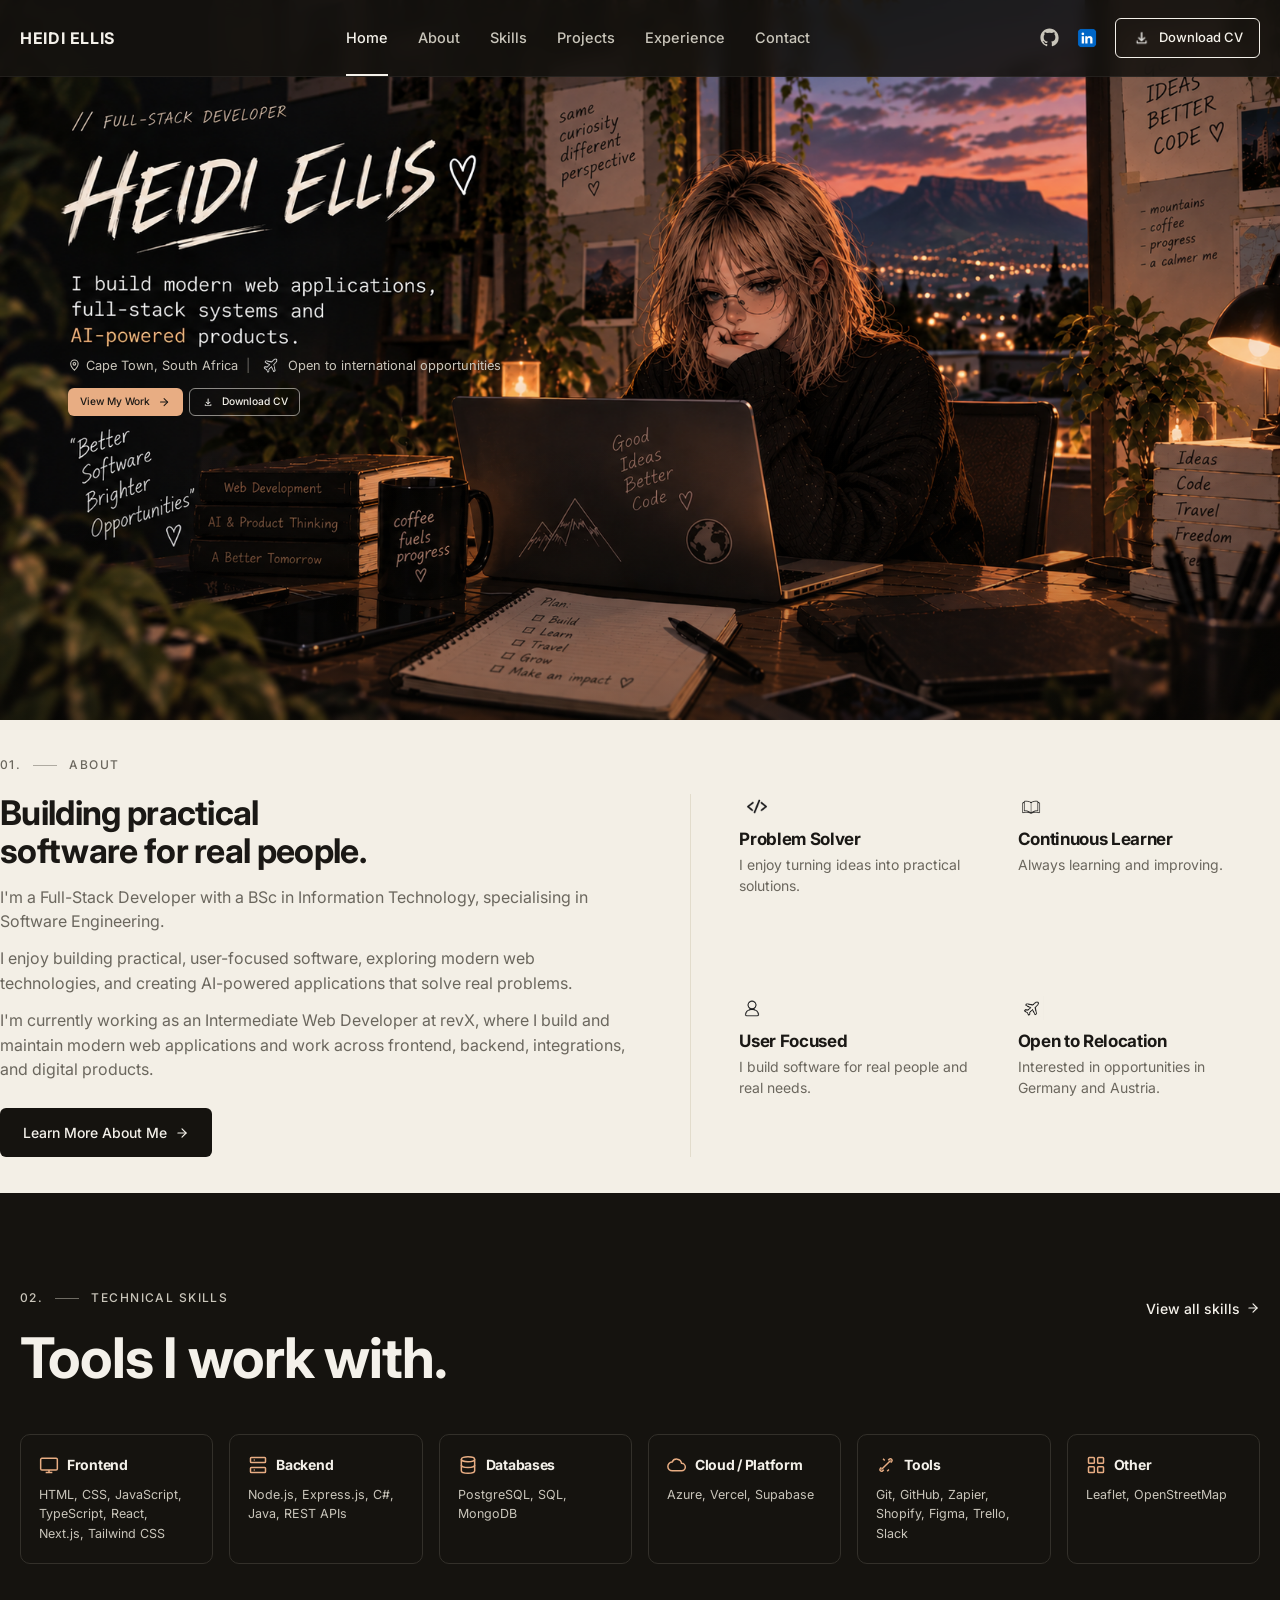
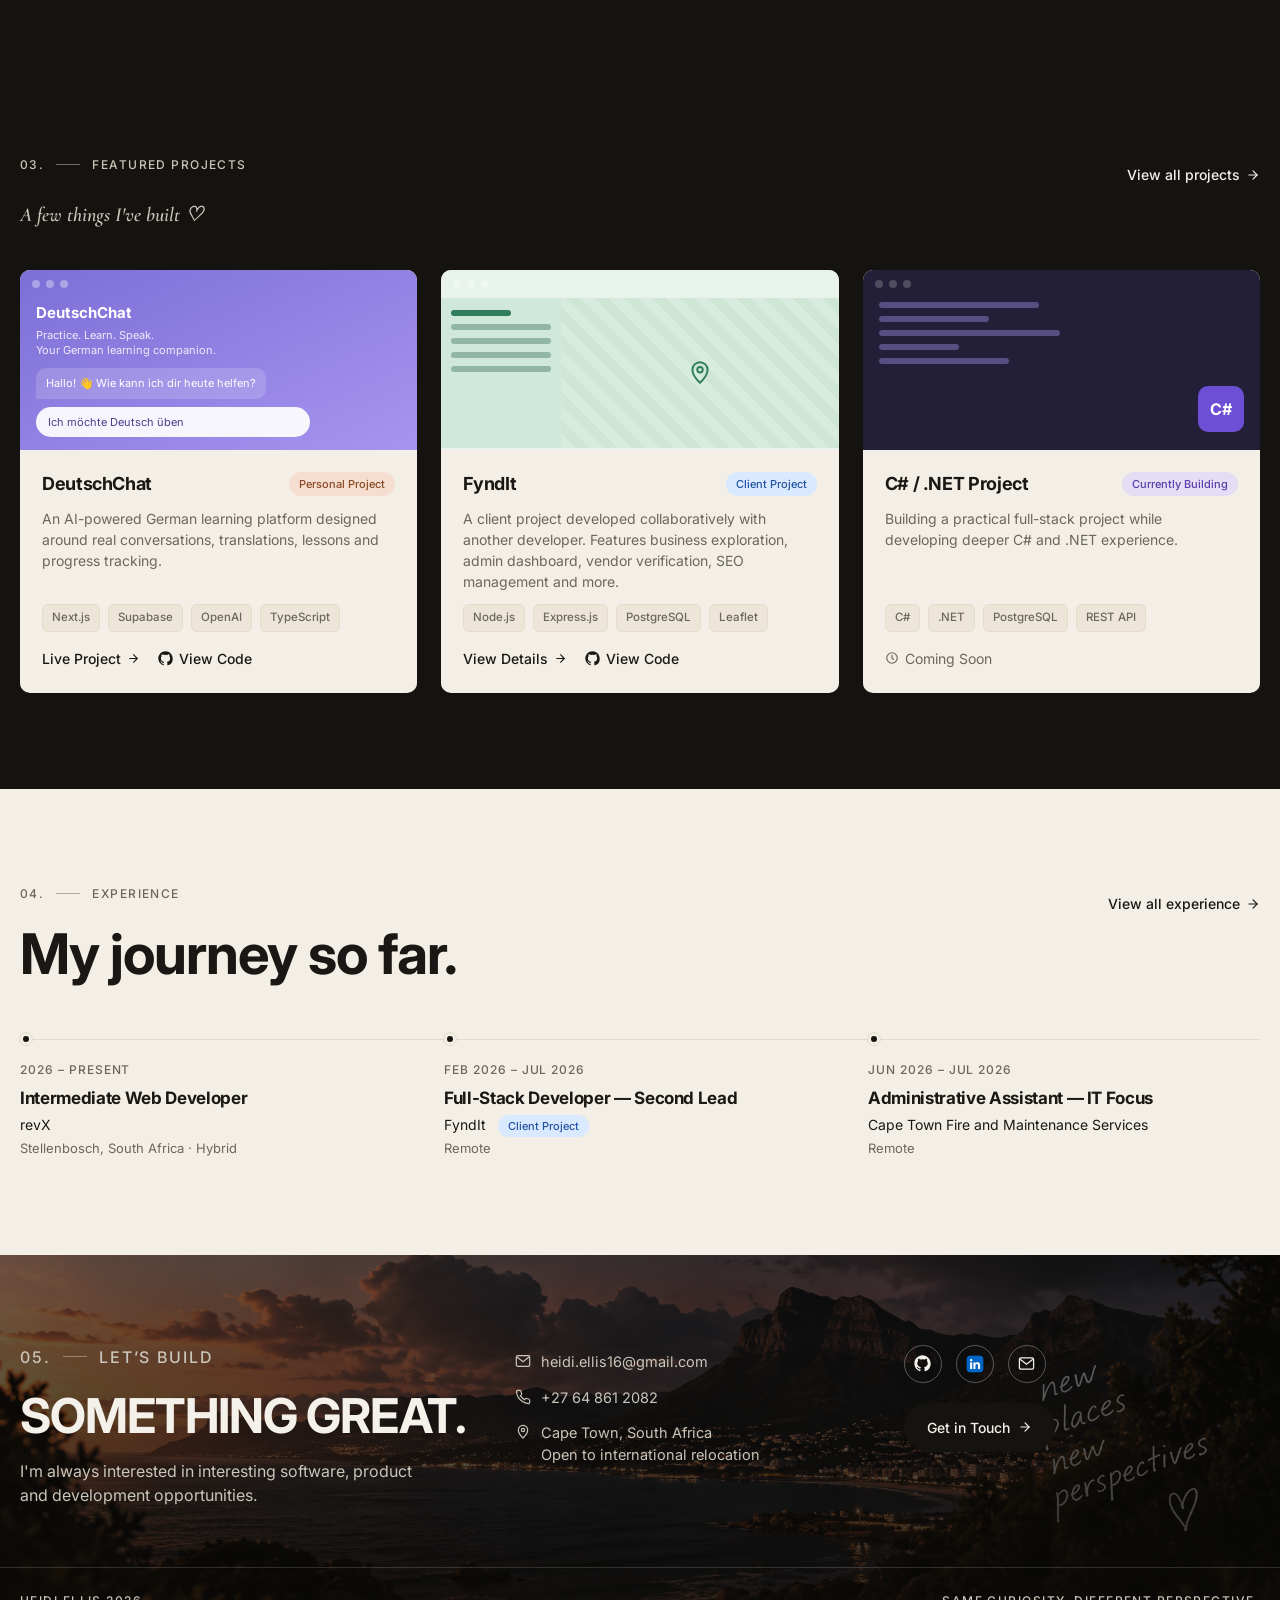
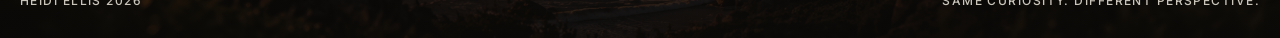
==== index.html @ 5d05c5e3 "skils" ====
<!DOCTYPE html>
<html lang="en">
<head>
<meta charset="UTF-8">
<meta name="viewport" content="width=device-width, initial-scale=1.0">
<title>Heidi Ellis — Full-Stack Developer</title>
<meta name="description" content="Heidi Ellis is a Full-Stack Developer building modern web applications, full-stack systems and AI-powered products.">
<link rel="preconnect" href="https://fonts.googleapis.com">
<link rel="preconnect" href="https://fonts.gstatic.com" crossorigin>
<link href="https://fonts.googleapis.com/css2?family=Inter:wght@400;500;600;700&family=Cormorant+Garamond:ital,wght@0,500;0,600;1,500;1,600&display=swap" rel="stylesheet">
<link rel="stylesheet" href="css/style.css">
</head>
<body>

<header class="navbar" id="navbar">
  <div class="nav-inner">
    <a href="#top" class="logo">HEIDI ELLIS</a>

    <nav class="nav-links" id="navLinks">
      <a href="#top" class="active">Home</a>
      <a href="#about">About</a>
      <a href="#skills">Skills</a>
      <a href="#projects">Projects</a>
      <a href="#experience">Experience</a>
      <a href="#contact">Contact</a>
    </nav>

    <div class="nav-actions">
      <a href="#" class="icon-link" aria-label="GitHub" target="_blank" rel="noopener">
        <svg width="19" height="19" viewBox="0 0 24 24" fill="currentColor"><path d="M12 .5C5.65.5.5 5.65.5 12c0 5.08 3.29 9.39 7.86 10.91.57.1.78-.25.78-.55 0-.27-.01-1.17-.02-2.12-3.2.7-3.88-1.36-3.88-1.36-.52-1.34-1.28-1.69-1.28-1.69-1.05-.72.08-.7.08-.7 1.16.08 1.77 1.19 1.77 1.19 1.03 1.77 2.71 1.26 3.37.96.1-.75.4-1.26.73-1.55-2.55-.29-5.24-1.28-5.24-5.69 0-1.26.45-2.29 1.19-3.09-.12-.29-.52-1.46.11-3.05 0 0 .97-.31 3.18 1.18a11 11 0 0 1 5.8 0c2.2-1.49 3.17-1.18 3.17-1.18.64 1.59.24 2.76.12 3.05.74.8 1.19 1.83 1.19 3.09 0 4.42-2.69 5.39-5.25 5.68.41.36.78 1.07.78 2.16 0 1.56-.01 2.82-.01 3.2 0 .3.2.66.79.55A10.52 10.52 0 0 0 23.5 12C23.5 5.65 18.35.5 12 .5Z"/></svg>
      </a>
      <a href="#" class="icon-link" aria-label="LinkedIn" target="_blank" rel="noopener">
        <img src="Assets/Images/Icons/linked in logo.webp" alt="LinkedIn" width="24" height="24" class="linkedin-icon">
      </a>
      <a href="Assets/CV/Heidi-Ellis-CV.pdf" class="btn btn-rect-outline btn-small" download>
        <img src="Assets/Images/Icons/download.png" alt="" width="19" height="19" class="download-icon">
        Download CV
      </a>
    </div>

    <button class="nav-toggle" id="navToggle" aria-label="Toggle menu" aria-expanded="false">
      <span></span><span></span><span></span>
    </button>
  </div>
</header>

<section class="hero" id="top">
  <picture>
    <source media="(max-width: 900px)" srcset="Assets/Images/mobile%20hero.png">
    <img src="Assets/Images/hero.png" alt="Heidi Ellis working at her desk at night, overlooking Cape Town and Table Mountain" class="hero-img">
  </picture>
  <div class="hero-scrim"></div>

  <div class="hero-content">
    <div class="hero-meta">
      <span class="hero-meta-item">
        <svg width="14" height="14" viewBox="0 0 24 24" fill="none" stroke="currentColor" stroke-width="2"><path d="M12 21s7-6.5 7-12a7 7 0 1 0-14 0c0 5.5 7 12 7 12Z"/><circle cx="12" cy="9" r="2.5"/></svg>
        Cape Town, South Africa
      </span>
      <span class="hero-meta-sep">|</span>
      <span class="hero-meta-item">
        <img src="Assets/Images/Icons/plane.png" alt="" width="24" height="24" class="plane-icon">
        Open to international opportunities
      </span>
    </div>

    <div class="hero-buttons">
      <a href="#projects" class="btn btn-accent">
        View My Work
        <svg width="14" height="14" viewBox="0 0 24 24" fill="none" stroke="currentColor" stroke-width="2" stroke-linecap="round" stroke-linejoin="round"><path d="M5 12h14"/><path d="m12 5 7 7-7 7"/></svg>
      </a>
      <a href="Assets/CV/Heidi-Ellis-CV.pdf" class="btn btn-outline" download>
        <img src="Assets/Images/Icons/download.png" alt="" width="14" height="14" class="download-icon">
        Download CV
      </a>
    </div>
  </div>
</section>

<section class="section section-about" id="about">
  <div class="container">
    <p class="eyebrow">01. <span class="eyebrow-line"></span> ABOUT</p>

    <div class="about-grid">
      <div class="about-copy">
        <h2>Building practical<br>software for real people.</h2>
        <p>I'm a Full-Stack Developer with a BSc in Information Technology, specialising in Software Engineering.</p>
        <p>I enjoy building practical, user-focused software, exploring modern web technologies, and creating AI-powered applications that solve real problems.</p>
        <p>I'm currently working as an Intermediate Web Developer at revX, where I build and maintain modern web applications and work across frontend, backend, integrations, and digital products.</p>
        <a href="#contact" class="btn btn-dark">
          Learn More About Me
          <svg width="14" height="14" viewBox="0 0 24 24" fill="none" stroke="currentColor" stroke-width="2" stroke-linecap="round" stroke-linejoin="round"><path d="M5 12h14"/><path d="m12 5 7 7-7 7"/></svg>
        </a>
      </div>

      <div class="about-features">
        <div class="feature">
          <img src="Assets/Images/Icons/problem solving.png" alt="" class="feature-icon">
          <h3>Problem Solver</h3>
          <p>I enjoy turning ideas into practical solutions.</p>
        </div>
        <div class="feature">
          <img src="Assets/Images/Icons/book.png" alt="" class="feature-icon">
          <h3>Continuous Learner</h3>
          <p>Always learning and improving.</p>
        </div>
        <div class="feature">
          <img src="Assets/Images/Icons/user focused.png" alt="" class="feature-icon">
          <h3>User Focused</h3>
          <p>I build software for real people and real needs.</p>
        </div>
        <div class="feature">
          <img src="Assets/Images/Icons/plane.png" alt="" class="feature-icon">
          <h3>Open to Relocation</h3>
          <p>Interested in opportunities in Germany and Austria.</p>
        </div>
      </div>
    </div>
  </div>
</section>

<section class="section section-skills" id="skills">
  <div class="container">
    <div class="section-head">
      <p class="eyebrow eyebrow-light">02. <span class="eyebrow-line"></span> TECHNICAL SKILLS</p>
      <a href="#" class="link-arrow">View all skills
        <svg width="14" height="14" viewBox="0 0 24 24" fill="none" stroke="currentColor" stroke-width="2" stroke-linecap="round" stroke-linejoin="round"><path d="M5 12h14"/><path d="m12 5 7 7-7 7"/></svg>
      </a>
    </div>
    <div class="skills-title-row">
      <h2 class="section-title">Tools I work with.</h2>
    </div>

    <div class="skills-grid">
      <div class="skill-card">
        <div class="skill-card-head">
          <svg width="20" height="20" viewBox="0 0 24 24" fill="none" stroke="currentColor" stroke-width="1.8"><rect x="2" y="4" width="20" height="14" rx="1.5"/><path d="M8 21h8"/><path d="M12 18v3"/></svg>
          <h3>Frontend</h3>
        </div>
        <p>HTML, CSS, JavaScript, TypeScript, React, Next.js, Tailwind CSS</p>
      </div>
      <div class="skill-card">
        <div class="skill-card-head">
          <svg width="20" height="20" viewBox="0 0 24 24" fill="none" stroke="currentColor" stroke-width="1.8"><rect x="3" y="3" width="18" height="6" rx="1"/><rect x="3" y="15" width="18" height="6" rx="1"/><circle cx="7.5" cy="6" r=".8" fill="currentColor" stroke="none"/><circle cx="7.5" cy="18" r=".8" fill="currentColor" stroke="none"/></svg>
          <h3>Backend</h3>
        </div>
        <p>Node.js, Express.js, C#, Java, REST APIs</p>
      </div>
      <div class="skill-card">
        <div class="skill-card-head">
          <svg width="20" height="20" viewBox="0 0 24 24" fill="none" stroke="currentColor" stroke-width="1.8"><ellipse cx="12" cy="5" rx="8" ry="3"/><path d="M4 5v14c0 1.66 3.58 3 8 3s8-1.34 8-3V5"/><path d="M4 12c0 1.66 3.58 3 8 3s8-1.34 8-3"/></svg>
          <h3>Databases</h3>
        </div>
        <p>PostgreSQL, SQL, MongoDB</p>
      </div>
      <div class="skill-card">
        <div class="skill-card-head">
          <svg width="20" height="20" viewBox="0 0 24 24" fill="none" stroke="currentColor" stroke-width="1.8"><path d="M17.5 19a4.5 4.5 0 0 0 0-9 6 6 0 0 0-11.4-1.5A5 5 0 0 0 6.5 19h11Z"/></svg>
          <h3>Cloud / Platform</h3>
        </div>
        <p>Azure, Vercel, Supabase</p>
      </div>
      <div class="skill-card">
        <div class="skill-card-head">
          <svg width="20" height="20" viewBox="0 0 24 24" fill="none" stroke="currentColor" stroke-width="1.8"><path d="m14.7 6.3 1.4-1.4a2 2 0 0 1 2.8 2.8l-1.4 1.4"/><path d="m9.3 17.7-1.4 1.4a2 2 0 0 1-2.8-2.8l1.4-1.4"/><path d="m17.5 6.5-11 11"/><path d="m8.5 4.5 2 2"/><path d="m13.5 19.5 2-2"/></svg>
          <h3>Tools</h3>
        </div>
        <p>Git, GitHub, Zapier, Shopify, Figma, Trello, Slack</p>
      </div>
      <div class="skill-card">
        <div class="skill-card-head">
          <svg width="20" height="20" viewBox="0 0 24 24" fill="none" stroke="currentColor" stroke-width="1.8"><rect x="3" y="3" width="7" height="7" rx="1"/><rect x="14" y="3" width="7" height="7" rx="1"/><rect x="3" y="14" width="7" height="7" rx="1"/><rect x="14" y="14" width="7" height="7" rx="1"/></svg>
          <h3>Other</h3>
        </div>
        <p>Leaflet, OpenStreetMap</p>
      </div>
    </div>
  </div>
</section>

<section class="section section-projects" id="projects">
  <div class="container">
    <div class="section-head">
      <p class="eyebrow eyebrow-light">03. <span class="eyebrow-line"></span> FEATURED PROJECTS</p>
      <a href="#" class="link-arrow">View all projects
        <svg width="14" height="14" viewBox="0 0 24 24" fill="none" stroke="currentColor" stroke-width="2" stroke-linecap="round" stroke-linejoin="round"><path d="M5 12h14"/><path d="m12 5 7 7-7 7"/></svg>
      </a>
    </div>
    <p class="script-note">A few things I've built &#9825;</p>

    <div class="projects-grid">

      <article class="project-card">
        <div class="project-preview preview-deutschchat">
          <div class="preview-topbar"><span></span><span></span><span></span></div>
          <div class="preview-body">
            <p class="preview-title">DeutschChat</p>
            <p class="preview-sub">Practice. Learn. Speak.<br>Your German learning companion.</p>
            <div class="chat-bubble">Hallo! 👋 Wie kann ich dir heute helfen?</div>
            <div class="chat-input">Ich möchte Deutsch üben</div>
          </div>
        </div>
        <div class="project-body">
          <div class="project-title-row">
            <h3>DeutschChat</h3>
            <span class="badge badge-personal">Personal Project</span>
          </div>
          <p>An AI-powered German learning platform designed around real conversations, translations, lessons and progress tracking.</p>
          <div class="tags">
            <span>Next.js</span><span>Supabase</span><span>OpenAI</span><span>TypeScript</span>
          </div>
          <div class="project-links">
            <a href="#" class="link-arrow">Live Project
              <svg width="13" height="13" viewBox="0 0 24 24" fill="none" stroke="currentColor" stroke-width="2" stroke-linecap="round" stroke-linejoin="round"><path d="M5 12h14"/><path d="m12 5 7 7-7 7"/></svg>
            </a>
            <a href="#" class="link-code">
              <svg width="15" height="15" viewBox="0 0 24 24" fill="currentColor"><path d="M12 .5C5.65.5.5 5.65.5 12c0 5.08 3.29 9.39 7.86 10.91.57.1.78-.25.78-.55 0-.27-.01-1.17-.02-2.12-3.2.7-3.88-1.36-3.88-1.36-.52-1.34-1.28-1.69-1.28-1.69-1.05-.72.08-.7.08-.7 1.16.08 1.77 1.19 1.77 1.19 1.03 1.77 2.71 1.26 3.37.96.1-.75.4-1.26.73-1.55-2.55-.29-5.24-1.28-5.24-5.69 0-1.26.45-2.29 1.19-3.09-.12-.29-.52-1.46.11-3.05 0 0 .97-.31 3.18 1.18a11 11 0 0 1 5.8 0c2.2-1.49 3.17-1.18 3.17-1.18.64 1.59.24 2.76.12 3.05.74.8 1.19 1.83 1.19 3.09 0 4.42-2.69 5.39-5.25 5.68.41.36.78 1.07.78 2.16 0 1.56-.01 2.82-.01 3.2 0 .3.2.66.79.55A10.52 10.52 0 0 0 23.5 12C23.5 5.65 18.35.5 12 .5Z"/></svg>
              View Code
            </a>
          </div>
        </div>
      </article>

      <article class="project-card">
        <div class="project-preview preview-fyndit">
          <div class="preview-topbar"><span></span><span></span><span></span></div>
          <div class="preview-body preview-body-split">
            <div class="preview-sidebar">
              <span></span><span></span><span></span><span></span><span></span>
            </div>
            <div class="preview-map">
              <svg width="26" height="26" viewBox="0 0 24 24" fill="none" stroke="currentColor" stroke-width="1.8"><path d="M12 21s7-6.5 7-12a7 7 0 1 0-14 0c0 5.5 7 12 7 12Z"/><circle cx="12" cy="9" r="2.5"/></svg>
            </div>
          </div>
        </div>
        <div class="project-body">
          <div class="project-title-row">
            <h3>FyndIt</h3>
            <span class="badge badge-client">Client Project</span>
          </div>
          <p>A client project developed collaboratively with another developer. Features business exploration, admin dashboard, vendor verification, SEO management and more.</p>
          <div class="tags">
            <span>Node.js</span><span>Express.js</span><span>PostgreSQL</span><span>Leaflet</span>
          </div>
          <div class="project-links">
            <a href="#" class="link-arrow">View Details
              <svg width="13" height="13" viewBox="0 0 24 24" fill="none" stroke="currentColor" stroke-width="2" stroke-linecap="round" stroke-linejoin="round"><path d="M5 12h14"/><path d="m12 5 7 7-7 7"/></svg>
            </a>
            <a href="#" class="link-code">
              <svg width="15" height="15" viewBox="0 0 24 24" fill="currentColor"><path d="M12 .5C5.65.5.5 5.65.5 12c0 5.08 3.29 9.39 7.86 10.91.57.1.78-.25.78-.55 0-.27-.01-1.17-.02-2.12-3.2.7-3.88-1.36-3.88-1.36-.52-1.34-1.28-1.69-1.28-1.69-1.05-.72.08-.7.08-.7 1.16.08 1.77 1.19 1.77 1.19 1.03 1.77 2.71 1.26 3.37.96.1-.75.4-1.26.73-1.55-2.55-.29-5.24-1.28-5.24-5.69 0-1.26.45-2.29 1.19-3.09-.12-.29-.52-1.46.11-3.05 0 0 .97-.31 3.18 1.18a11 11 0 0 1 5.8 0c2.2-1.49 3.17-1.18 3.17-1.18.64 1.59.24 2.76.12 3.05.74.8 1.19 1.83 1.19 3.09 0 4.42-2.69 5.39-5.25 5.68.41.36.78 1.07.78 2.16 0 1.56-.01 2.82-.01 3.2 0 .3.2.66.79.55A10.52 10.52 0 0 0 23.5 12C23.5 5.65 18.35.5 12 .5Z"/></svg>
              View Code
            </a>
          </div>
        </div>
      </article>

      <article class="project-card">
        <div class="project-preview preview-csharp">
          <div class="preview-topbar preview-topbar-dark"><span></span><span></span><span></span></div>
          <div class="preview-body preview-body-code">
            <div class="code-lines">
              <span></span><span></span><span></span><span></span><span></span>
            </div>
            <div class="csharp-badge">C#</div>
          </div>
        </div>
        <div class="project-body">
          <div class="project-title-row">
            <h3>C# / .NET Project</h3>
            <span class="badge badge-building">Currently Building</span>
          </div>
          <p>Building a practical full-stack project while developing deeper C# and .NET experience.</p>
          <div class="tags">
            <span>C#</span><span>.NET</span><span>PostgreSQL</span><span>REST API</span>
          </div>
          <div class="project-links">
            <span class="link-soon">
              <svg width="14" height="14" viewBox="0 0 24 24" fill="none" stroke="currentColor" stroke-width="2"><circle cx="12" cy="12" r="9"/><path d="M12 7v5l3 3"/></svg>
              Coming Soon
            </span>
          </div>
        </div>
      </article>

    </div>
  </div>
</section>

<section class="section section-experience" id="experience">
  <div class="container">
    <div class="section-head">
      <p class="eyebrow">04. <span class="eyebrow-line"></span> EXPERIENCE</p>
      <a href="#" class="link-arrow">View all experience
        <svg width="14" height="14" viewBox="0 0 24 24" fill="none" stroke="currentColor" stroke-width="2" stroke-linecap="round" stroke-linejoin="round"><path d="M5 12h14"/><path d="m12 5 7 7-7 7"/></svg>
      </a>
    </div>
    <h2 class="section-title">My journey so far.</h2>

    <div class="timeline">
      <div class="timeline-item">
        <span class="timeline-dot"></span>
        <p class="timeline-date">2026 &ndash; Present</p>
        <h3>Intermediate Web Developer</h3>
        <p class="timeline-org">revX</p>
        <p class="timeline-loc">Stellenbosch, South Africa &middot; Hybrid</p>
      </div>
      <div class="timeline-item">
        <span class="timeline-dot"></span>
        <p class="timeline-date">Feb 2026 &ndash; Jul 2026</p>
        <h3>Full-Stack Developer &mdash; Second Lead</h3>
        <p class="timeline-org">FyndIt <span class="badge badge-client badge-inline">Client Project</span></p>
        <p class="timeline-loc">Remote</p>
      </div>
      <div class="timeline-item">
        <span class="timeline-dot"></span>
        <p class="timeline-date">Jun 2026 &ndash; Jul 2026</p>
        <h3>Administrative Assistant &mdash; IT Focus</h3>
        <p class="timeline-org">Cape Town Fire and Maintenance Services</p>
        <p class="timeline-loc">Remote</p>
      </div>
    </div>
  </div>
</section>

<footer class="footer" id="contact">
  <img src="Assets/Images/footer.png" alt="Coastal view of Cape Town at dusk" class="footer-img">
  <div class="footer-scrim"></div>

  <div class="footer-content">
    <div class="container footer-grid">
      <div class="footer-intro">
        <p class="eyebrow eyebrow-light">05. <span class="eyebrow-line"></span> LET&rsquo;S BUILD</p>
        <h2>SOMETHING GREAT.</h2>
        <p>I'm always interested in interesting software, product and development opportunities.</p>
      </div>

      <div class="footer-contact">
        <a href="mailto:heidi.ellis16@gmail.com">
          <svg width="16" height="16" viewBox="0 0 24 24" fill="none" stroke="currentColor" stroke-width="1.8"><rect x="2" y="4" width="20" height="16" rx="2"/><path d="m3 6 9 7 9-7"/></svg>
          heidi.ellis16@gmail.com
        </a>
        <a href="tel:+27648612082">
          <svg width="16" height="16" viewBox="0 0 24 24" fill="none" stroke="currentColor" stroke-width="1.8"><path d="M22 16.9v3a2 2 0 0 1-2.2 2 19.8 19.8 0 0 1-8.6-3 19.5 19.5 0 0 1-6-6 19.8 19.8 0 0 1-3-8.7A2 2 0 0 1 4.1 2h3a2 2 0 0 1 2 1.7c.1 1 .3 2 .7 3a2 2 0 0 1-.4 2.1L8.1 10a16 16 0 0 0 6 6l1.2-1.3a2 2 0 0 1 2.1-.4c1 .4 2 .6 3 .7a2 2 0 0 1 1.6 2Z"/></svg>
          +27 64 861 2082
        </a>
        <p class="footer-loc">
          <svg width="16" height="16" viewBox="0 0 24 24" fill="none" stroke="currentColor" stroke-width="1.8"><path d="M12 21s7-6.5 7-12a7 7 0 1 0-14 0c0 5.5 7 12 7 12Z"/><circle cx="12" cy="9" r="2.5"/></svg>
          Cape Town, South Africa<br>Open to international relocation
        </p>
      </div>

      <div class="footer-cta">
        <div class="footer-socials">
          <a href="#" aria-label="GitHub" target="_blank" rel="noopener">
            <svg width="17" height="17" viewBox="0 0 24 24" fill="currentColor"><path d="M12 .5C5.65.5.5 5.65.5 12c0 5.08 3.29 9.39 7.86 10.91.57.1.78-.25.78-.55 0-.27-.01-1.17-.02-2.12-3.2.7-3.88-1.36-3.88-1.36-.52-1.34-1.28-1.69-1.28-1.69-1.05-.72.08-.7.08-.7 1.16.08 1.77 1.19 1.77 1.19 1.03 1.77 2.71 1.26 3.37.96.1-.75.4-1.26.73-1.55-2.55-.29-5.24-1.28-5.24-5.69 0-1.26.45-2.29 1.19-3.09-.12-.29-.52-1.46.11-3.05 0 0 .97-.31 3.18 1.18a11 11 0 0 1 5.8 0c2.2-1.49 3.17-1.18 3.17-1.18.64 1.59.24 2.76.12 3.05.74.8 1.19 1.83 1.19 3.09 0 4.42-2.69 5.39-5.25 5.68.41.36.78 1.07.78 2.16 0 1.56-.01 2.82-.01 3.2 0 .3.2.66.79.55A10.52 10.52 0 0 0 23.5 12C23.5 5.65 18.35.5 12 .5Z"/></svg>
          </a>
          <a href="#" aria-label="LinkedIn" target="_blank" rel="noopener">
            <img src="Assets/Images/Icons/linked in logo.webp" alt="LinkedIn" width="22" height="22" class="linkedin-icon">
          </a>
          <a href="mailto:heidi.ellis16@gmail.com" aria-label="Email">
            <svg width="17" height="17" viewBox="0 0 24 24" fill="none" stroke="currentColor" stroke-width="1.8"><rect x="2" y="4" width="20" height="16" rx="2"/><path d="m3 6 9 7 9-7"/></svg>
          </a>
        </div>
        <a href="mailto:heidi.ellis16@gmail.com" class="btn btn-dark">
          Get in Touch
          <svg width="14" height="14" viewBox="0 0 24 24" fill="none" stroke="currentColor" stroke-width="2" stroke-linecap="round" stroke-linejoin="round"><path d="M5 12h14"/><path d="m12 5 7 7-7 7"/></svg>
        </a>
      </div>
    </div>

    <div class="footer-bottom container">
      <span>HEIDI ELLIS 2026</span>
      <span>SAME CURIOSITY. DIFFERENT PERSPECTIVE.</span>
    </div>
  </div>
</footer>

<script src="js/script.js"></script>
</body>
</html>
---- css/style.css ----
/* ---------- Reset & base ---------- */
* { margin: 0; padding: 0; box-sizing: border-box; }

:root {
  --dark: #15130f;
  --dark-2: #1c1a15;
  --cream: #f3efe6;
  --cream-2: #ece5d8;
  --peach: #e8ad83;
  --peach-dark: #dd9a68;
  --text-dark: #1a1815;
  --text-muted: #6b675e;
  --text-light: #f4f1ea;
  --text-light-muted: #c9c5ba;
  --border-light: #e2dccc;
  --border-dark: #33302a;
  --radius: 10px;
  --max-width: 1400px;
}

html { scroll-behavior: smooth; }

body {
  font-family: 'Inter', system-ui, sans-serif;
  font-size: 16px;
  font-weight: 400;
  color: var(--text-dark);
  background: var(--cream);
  line-height: 1.5;
  -webkit-font-smoothing: antialiased;
}

img { display: block; max-width: 100%; }

h1, h2, h3 {
  font-family: 'Inter', system-ui, sans-serif;
  font-weight: 700;
  line-height: 1.12;
  letter-spacing: -0.02em;
}

a { color: inherit; text-decoration: none; }

.container {
  max-width: var(--max-width);
  margin: 0 auto;
  padding: 0 20px;
}

.section { padding: 96px 0; scroll-margin-top: 76px; }
.footer { scroll-margin-top: 76px; }

@media (max-width: 640px) {
  .section { padding: 64px 0; }
  .container { padding: 0 16px; }
}

/* ---------- Buttons ---------- */
.btn {
  display: inline-flex;
  align-items: center;
  gap: 8px;
  padding: 13px 22px;
  border-radius: 999px;
  font-size: 14px;
  font-weight: 500;
  border: 1px solid transparent;
  cursor: pointer;
  white-space: nowrap;
  transition: transform 0.15s ease, background 0.15s ease, border-color 0.15s ease, opacity 0.15s ease;
}
.btn:hover { transform: translateY(-1px); }

.btn-accent { background: var(--peach); color: var(--text-dark); }
.btn-accent:hover { background: var(--peach-dark); }

.btn-outline { background: transparent; border-color: rgba(244,241,234,0.55); color: var(--text-light); }
.btn-outline:hover { border-color: var(--text-light); }

.btn-dark { background: var(--dark); color: var(--text-light); }
.btn-dark:hover { background: #000; }

.btn-rect-outline {
  background: transparent;
  border: 1.5px solid var(--text-light);
  color: var(--text-light);
  border-radius: 6px;
}
.btn-rect-outline:hover { background: rgba(255,255,255,0.1); }

.btn-small { padding: 9px 16px; font-size: 13px; }

/* ---------- Navbar ---------- */
.navbar {
  position: fixed;
  top: 0; left: 0; right: 0;
  z-index: 100;
  background: rgba(21, 19, 15, 0.88);
  backdrop-filter: blur(8px);
  border-bottom: 1px solid rgba(255,255,255,0.06);
}

.nav-inner {
  max-width: var(--max-width);
  margin: 0 auto;
  padding: 18px 20px;
  display: flex;
  align-items: stretch;
  justify-content: space-between;
  gap: 24px;
}

.logo {
  font-family: 'Inter', sans-serif;
  font-weight: 700;
  letter-spacing: 0.04em;
  font-size: 16px;
  color: var(--text-light);
  flex-shrink: 0;
  display: flex;
  align-items: center;
}

.nav-links {
  display: flex;
  gap: 30px;
  font-size: 14.5px;
  font-weight: 500;
  color: var(--text-light-muted);
}
.nav-links a {
  position: relative;
  display: flex;
  align-items: center;
  transition: color 0.15s ease;
}
.nav-links a:hover, .nav-links a.active { color: var(--text-light); }
.nav-links a.active::after {
  content: "";
  position: absolute;
  left: 0; right: 0; bottom: -18px;
  height: 2px;
  background: var(--text-light);
}

.nav-actions {
  display: flex;
  align-items: center;
  gap: 16px;
  flex-shrink: 0;
}

.icon-link { color: var(--text-light-muted); display: flex; transition: color 0.15s ease, opacity 0.15s ease; }
.icon-link:hover { color: var(--text-light); opacity: 0.85; }

.linkedin-icon { border-radius: 5px; display: block; }
.download-icon { filter: invert(1); display: block; }
.plane-icon {
  display: block;
  opacity: 0.9;
  filter: invert(1);
}

.nav-toggle {
  display: none;
  flex-direction: column;
  align-items: center;
  justify-content: center;
  gap: 5px;
  background: none;
  border: none;
  cursor: pointer;
  padding: 6px;
}
.nav-toggle span {
  width: 22px; height: 2px;
  background: var(--text-light);
  border-radius: 2px;
  transition: transform 0.2s ease, opacity 0.2s ease;
}

@media (max-width: 860px) {
  .nav-links { display: none; }
  .nav-actions .btn-small span, .nav-actions .btn-small { display: none; }
  .nav-toggle { display: flex; }

  .navbar.open .nav-links {
    display: flex;
    flex-direction: column;
    align-items: flex-start;
    position: absolute;
    top: 100%; left: 0; right: 0;
    background: var(--dark);
    padding: 20px 32px;
    gap: 16px;
    border-bottom: 1px solid rgba(255,255,255,0.08);
  }
  .navbar.open .nav-links a.active::after { bottom: -6px; }
}

/* ---------- Hero ---------- */
.hero {
  position: relative;
  min-height: 100vh;
  display: flex;
  align-items: flex-end;
  overflow: hidden;
  background: var(--dark);
}

.hero-img {
  position: absolute;
  inset: 0;
  width: 100%;
  height: 100%;
  object-fit: cover;
  object-position: center 30%;
}

.hero-scrim {
  position: absolute;
  inset: 0;
  background: linear-gradient(to top, rgba(10,9,7,0.85) 0%, rgba(10,9,7,0.15) 35%, rgba(10,9,7,0) 60%);
}

.hero-content {
  position: relative;
  z-index: 2;
  width: 100%;
  padding: 0 20px 72px;
  max-width: var(--max-width);
  margin: 0 auto;
  color: var(--text-light);
}

.hero-meta {
  display: flex;
  flex-wrap: wrap;
  align-items: center;
  gap: 12px;
  font-size: 14px;
  color: var(--text-light-muted);
  margin-bottom: 24px;
}
.hero-meta-item { display: inline-flex; align-items: center; gap: 6px; }
.hero-meta-sep { opacity: 0.5; }

.hero-buttons { display: flex; flex-wrap: wrap; gap: 14px; }
.hero-buttons .btn { border-radius: 6px; }

/* Above this width, size the hero to the image's own aspect ratio so the
   overlay sits exactly under the tagline baked into the artwork. */
@media (min-width: 901px) {
  .hero {
    min-height: 0;
    width: 100%;
    aspect-ratio: 1672 / 941;
  }
  .hero-img { object-position: center; }
  .hero-scrim { background: linear-gradient(to top, rgba(10,9,7,0.35) 0%, rgba(10,9,7,0) 40%); }

  .hero-content {
    position: absolute;
    top: 49%;
    left: 4.5%;
    width: auto;
    max-width: 42%;
    padding: 0;
    margin: 0;
  }
  .hero-content .hero-meta {
    font-size: clamp(10.5px, 1vw, 13px);
    gap: clamp(6px, 0.6vw, 10px);
    margin-bottom: clamp(6px, 0.8vw, 12px);
    margin-left: 10px;
  }
  .hero-content .hero-meta svg {
    width: clamp(11px, 1vw, 14px);
    height: clamp(11px, 1vw, 14px);
  }
  .hero-content .hero-meta .plane-icon {
    width: clamp(20px, 1.9vw, 25px);
    height: clamp(20px, 1.9vw, 25px);
  }
  .hero-content .hero-buttons { gap: clamp(5px, 0.5vw, 8px); margin-left: 10px; }
  .hero-content .hero-buttons .btn {
    padding: clamp(5px, 0.45vw, 7px) clamp(9px, 0.9vw, 13px);
    font-size: clamp(9.5px, 0.8vw, 11.5px);
  }
  .hero-content .hero-buttons .btn svg,
  .hero-content .hero-buttons .btn img {
    width: clamp(11px, 0.95vw, 15px);
    height: clamp(11px, 0.95vw, 15px);
  }
}

@media (max-width: 900px) {
  .hero {
    min-height: 0;
    width: 100%;
    height: calc(66px + 100vw * 1672 / 941);
    background: var(--dark);
  }
  .hero-img {
    top: 66px;
    height: calc(100vw * 1672 / 941);
    object-position: center;
  }
  .hero-scrim {
    top: 66px;
    background: linear-gradient(to bottom, rgba(10,9,7,0.3) 0%, rgba(10,9,7,0) 25%);
  }

  .hero-content {
    position: absolute;
    top: calc(66px + 116vw);
    left: 7vw;
    width: auto;
    max-width: 86vw;
    padding: 14px 16px;
    margin: 0;
    background: rgba(10, 9, 7, 0.82);
    border-radius: 12px;
    text-align: center;
  }
  .hero-content .hero-meta {
    font-size: clamp(11px, 3vw, 14px);
    gap: 8px;
    margin-bottom: 10px;
    justify-content: center;
  }
  .hero-content .hero-meta-sep { display: none; }
  .hero-content .hero-meta svg {
    width: clamp(12px, 3.2vw, 15px);
    height: clamp(12px, 3.2vw, 15px);
  }
  .hero-content .hero-meta .plane-icon {
    width: clamp(16px, 4vw, 20px);
    height: clamp(16px, 4vw, 20px);
  }
  .hero-content .hero-buttons { gap: 32px; justify-content: center; }
  .hero-content .hero-buttons .btn {
    padding: 9px 16px;
    font-size: clamp(11px, 3vw, 13px);
  }
}

/* ---------- Eyebrow / section heads ---------- */
.eyebrow {
  display: flex;
  align-items: center;
  gap: 12px;
  font-family: 'Inter', sans-serif;
  font-size: 12px;
  font-weight: 500;
  letter-spacing: 0.12em;
  text-transform: uppercase;
  color: var(--text-muted);
  margin-bottom: 20px;
}
.eyebrow-light { color: var(--text-light-muted); }
.eyebrow-line { width: 24px; height: 1px; background: currentColor; opacity: 0.5; }

.section-head {
  display: flex;
  align-items: center;
  justify-content: space-between;
  gap: 16px;
  flex-wrap: wrap;
}

.section-title {
  font-size: clamp(34px, 4.5vw, 56px);
  margin-bottom: 48px;
}

.link-arrow, .link-code {
  display: inline-flex;
  align-items: center;
  gap: 6px;
  font-size: 14px;
  font-weight: 500;
  transition: opacity 0.15s ease;
}
.link-arrow:hover, .link-code:hover { opacity: 0.65; }

.script-note {
  font-family: 'Cormorant Garamond', serif;
  font-style: italic;
  font-weight: 600;
  color: var(--text-light-muted);
  font-size: 20px;
  margin: 6px 0 40px;
}

/* ---------- About ---------- */
.section-about { background: var(--cream); padding: 36px 0; }
.section-about .container { padding-left: 0; }

.about-grid {
  display: grid;
  grid-template-columns: 1.1fr 1fr;
  gap: 64px;
  align-items: stretch;
}
.about-grid > * { min-width: 0; }

.about-features {
  border-left: 1px solid var(--border-light);
  padding-left: 48px;
}

.about-copy h2 { font-size: clamp(26px, 3vw, 34px); margin-bottom: 14px; }
.about-copy p {
  color: var(--text-muted);
  line-height: 1.55;
  margin-bottom: 12px;
}
.about-copy .btn { margin-top: 14px; border-radius: 6px; }

.about-features {
  display: grid;
  grid-template-columns: 1fr 1fr;
  gap: 40px 36px;
}
.feature-icon { height: 24px; width: auto; margin-bottom: 12px; }
.feature h3 { font-size: 17px; margin-bottom: 5px; }
.feature p { font-size: 14px; color: var(--text-muted); }

@media (max-width: 900px) {
  .section-about .container { padding-left: 20px; }
  .about-grid { grid-template-columns: 1fr; gap: 40px; }
  .about-features { border-left: none; padding-left: 0; }
}
@media (max-width: 640px) {
  .section-about .container { padding-left: 16px; }
}
@media (max-width: 520px) {
  .about-features { grid-template-columns: 1fr; gap: 28px; }
}

/* ---------- Projects ---------- */
.section-projects { background: var(--dark); color: var(--text-light); }

.projects-grid {
  display: grid;
  grid-template-columns: repeat(3, 1fr);
  gap: 24px;
}

.project-card {
  background: var(--cream);
  color: var(--text-dark);
  border-radius: var(--radius);
  overflow: hidden;
  display: flex;
  flex-direction: column;
}

.project-preview {
  height: 180px;
  position: relative;
  overflow: hidden;
}
.preview-topbar {
  display: flex;
  gap: 6px;
  padding: 10px 12px;
}
.preview-topbar span {
  width: 8px; height: 8px; border-radius: 50%;
  background: rgba(255,255,255,0.35);
}
.preview-topbar-dark span { background: rgba(255,255,255,0.2); }

.preview-deutschchat {
  background: linear-gradient(155deg, #7c6fd6, #a794f0);
  color: #fff;
}
.preview-body { padding: 4px 16px 16px; }
.preview-title { font-family: 'Inter', sans-serif; font-weight: 700; font-size: 15px; margin-bottom: 4px; }
.preview-sub { font-size: 11px; opacity: 0.85; margin-bottom: 10px; line-height: 1.35; }
.chat-bubble {
  background: rgba(255,255,255,0.16);
  border-radius: 10px 10px 10px 2px;
  font-size: 11px;
  padding: 7px 10px;
  display: inline-block;
  margin-bottom: 8px;
}
.chat-input {
  background: rgba(255,255,255,0.92);
  color: #4a3f8a;
  border-radius: 999px;
  font-size: 11px;
  padding: 7px 12px;
  max-width: 75%;
}

.preview-fyndit { background: #e7f3ec; }
.preview-body-split { display: flex; height: calc(100% - 30px); padding: 0; }
.preview-sidebar {
  width: 30%;
  background: #cfe8db;
  display: flex;
  flex-direction: column;
  gap: 8px;
  padding: 12px 10px;
}
.preview-sidebar span { height: 6px; border-radius: 3px; background: rgba(30,90,60,0.35); }
.preview-sidebar span:first-child { width: 60%; background: #2f7d5a; }
.preview-map {
  flex: 1;
  background: repeating-linear-gradient(45deg, #d7ecdf, #d7ecdf 10px, #cfe6d7 10px, #cfe6d7 20px);
  display: flex;
  align-items: center;
  justify-content: center;
  color: #2f7d5a;
}

.preview-csharp { background: #241f38; color: #fff; }
.preview-body-code { position: relative; padding: 4px 16px 16px; height: calc(100% - 30px); }
.code-lines { display: flex; flex-direction: column; gap: 8px; width: 55%; }
.code-lines span { height: 6px; border-radius: 3px; background: rgba(163,148,240,0.4); }
.code-lines span:nth-child(1) { width: 80%; }
.code-lines span:nth-child(2) { width: 55%; }
.code-lines span:nth-child(3) { width: 90%; }
.code-lines span:nth-child(4) { width: 40%; }
.code-lines span:nth-child(5) { width: 65%; }
.csharp-badge {
  position: absolute;
  right: 16px; bottom: 16px;
  width: 46px; height: 46px;
  border-radius: 10px;
  background: #6d4fd6;
  display: flex; align-items: center; justify-content: center;
  font-family: 'Inter', sans-serif;
  font-weight: 700;
  font-size: 16px;
}

.project-body { padding: 22px 22px 24px; display: flex; flex-direction: column; gap: 12px; flex: 1; }
.project-title-row { display: flex; align-items: center; justify-content: space-between; gap: 10px; }
.project-title-row h3 { font-size: 18px; }

.badge {
  font-size: 11px;
  font-weight: 500;
  padding: 4px 10px;
  border-radius: 999px;
  white-space: nowrap;
}
.badge-personal { background: #f5ded0; color: #8a4a25; }
.badge-client { background: #d9e9ff; color: #2454a0; }
.badge-building { background: #e3ddf5; color: #5a3ea8; }
.badge-inline { margin-left: 8px; }

.project-body p { font-size: 14px; color: var(--text-muted); flex: 1; }

.tags { display: flex; flex-wrap: wrap; gap: 8px; }
.tags span {
  font-size: 11.5px;
  font-family: 'Inter', sans-serif;
  font-weight: 500;
  background: var(--cream-2);
  border: 1px solid var(--border-light);
  padding: 4px 9px;
  border-radius: 6px;
  color: var(--text-muted);
}

.project-links { display: flex; align-items: center; gap: 18px; padding-top: 4px; }
.link-soon { display: inline-flex; align-items: center; gap: 6px; font-size: 14px; color: var(--text-muted); }

@media (max-width: 900px) {
  .projects-grid { grid-template-columns: 1fr; }
}

/* ---------- Experience ---------- */
.section-experience { background: var(--cream); }

.timeline {
  display: grid;
  grid-template-columns: repeat(3, 1fr);
  gap: 32px;
  position: relative;
}
.timeline::before {
  content: "";
  position: absolute;
  top: 6px; left: 0; right: 0;
  height: 1px;
  background: var(--border-light);
}
.timeline-item { position: relative; padding-top: 28px; }
.timeline-dot {
  position: absolute;
  top: 0; left: 0;
  width: 12px; height: 12px;
  border-radius: 50%;
  background: var(--dark);
  border: 3px solid var(--cream);
  outline: 1px solid var(--border-light);
}
.timeline-date {
  font-family: 'Inter', sans-serif;
  font-size: 12px;
  font-weight: 500;
  letter-spacing: 0.08em;
  text-transform: uppercase;
  color: var(--text-muted);
  margin-bottom: 10px;
}
.timeline-item h3 { font-size: 17px; margin-bottom: 6px; }
.timeline-org { font-size: 14px; color: var(--text-dark); margin-bottom: 4px; }
.timeline-loc { font-size: 13px; color: var(--text-muted); }

@media (max-width: 780px) {
  .timeline { grid-template-columns: 1fr; gap: 36px; }
  .timeline::before { top: 0; bottom: 0; left: 6px; right: auto; width: 1px; height: auto; }
}

/* ---------- Skills ---------- */
.section-skills { background: var(--dark); color: var(--text-light); }

.skills-title-row {
  display: flex;
  align-items: flex-end;
  justify-content: space-between;
  gap: 24px;
  flex-wrap: wrap;
}
.skills-title-row .section-title { margin-bottom: 0; }

.skills-grid {
  display: grid;
  grid-template-columns: repeat(6, 1fr);
  gap: 16px;
  margin-top: 44px;
}
.skill-card {
  border: 1px solid var(--border-dark);
  border-radius: var(--radius);
  padding: 20px 18px;
}
.skill-card-head {
  display: flex;
  align-items: center;
  gap: 8px;
  margin-bottom: 10px;
}
.skill-card svg { color: var(--peach); flex-shrink: 0; }
.skill-card h3 { font-size: 14px; }
.skill-card p { font-size: 12.5px; color: var(--text-light-muted); line-height: 1.55; }

@media (max-width: 1024px) {
  .skills-grid { grid-template-columns: repeat(3, 1fr); }
}
@media (max-width: 640px) {
  .skills-grid { grid-template-columns: 1fr 1fr; }
}
@media (max-width: 420px) {
  .skills-grid { grid-template-columns: 1fr; }
}

/* ---------- Footer ---------- */
.footer {
  position: relative;
  overflow: hidden;
  color: var(--text-light);
}
.footer-img {
  position: absolute;
  inset: 0;
  width: 100%;
  height: 100%;
  object-fit: cover;
  object-position: center 65%;
}
.footer-scrim {
  position: absolute;
  inset: 0;
  background: linear-gradient(180deg, rgba(10,9,7,0.55) 0%, rgba(10,9,7,0.72) 55%, rgba(10,9,7,0.9) 100%);
}
.footer-content { position: relative; z-index: 2; padding-top: 90px; }

.footer-grid {
  display: grid;
  grid-template-columns: 1.3fr 1fr 1fr;
  gap: 32px;
  padding-bottom: 60px;
  border-bottom: 1px solid rgba(255,255,255,0.15);
}

.footer-intro h2 { font-size: clamp(32px, 4vw, 48px); margin: 6px 0 16px; }
.footer-intro p { color: var(--text-light-muted); max-width: 42ch; font-size: 16px; }

.footer-contact { display: flex; flex-direction: column; gap: 14px; font-size: 14.5px; padding-top: 6px; }
.footer-contact a, .footer-contact .footer-loc {
  display: flex; align-items: flex-start; gap: 10px;
  color: var(--text-light-muted);
}
.footer-contact a:hover { color: var(--text-light); }
.footer-contact svg { flex-shrink: 0; margin-top: 2px; }

.footer-cta { display: flex; flex-direction: column; align-items: flex-start; gap: 20px; }
.footer-socials { display: flex; gap: 14px; }
.footer-socials a {
  width: 38px; height: 38px;
  border-radius: 50%;
  border: 1px solid rgba(255,255,255,0.3);
  display: flex; align-items: center; justify-content: center;
  color: var(--text-light);
  transition: background 0.15s ease;
}
.footer-socials a:hover { background: rgba(255,255,255,0.12); }

.footer-bottom {
  display: flex;
  align-items: center;
  justify-content: space-between;
  flex-wrap: wrap;
  gap: 10px;
  padding: 24px 20px 28px;
  font-family: 'Inter', sans-serif;
  font-size: 12px;
  font-weight: 500;
  letter-spacing: 0.12em;
  text-transform: uppercase;
  color: var(--text-light-muted);
}

@media (max-width: 860px) {
  .footer-grid { grid-template-columns: 1fr; }
  .footer-cta { align-items: flex-start; }
}
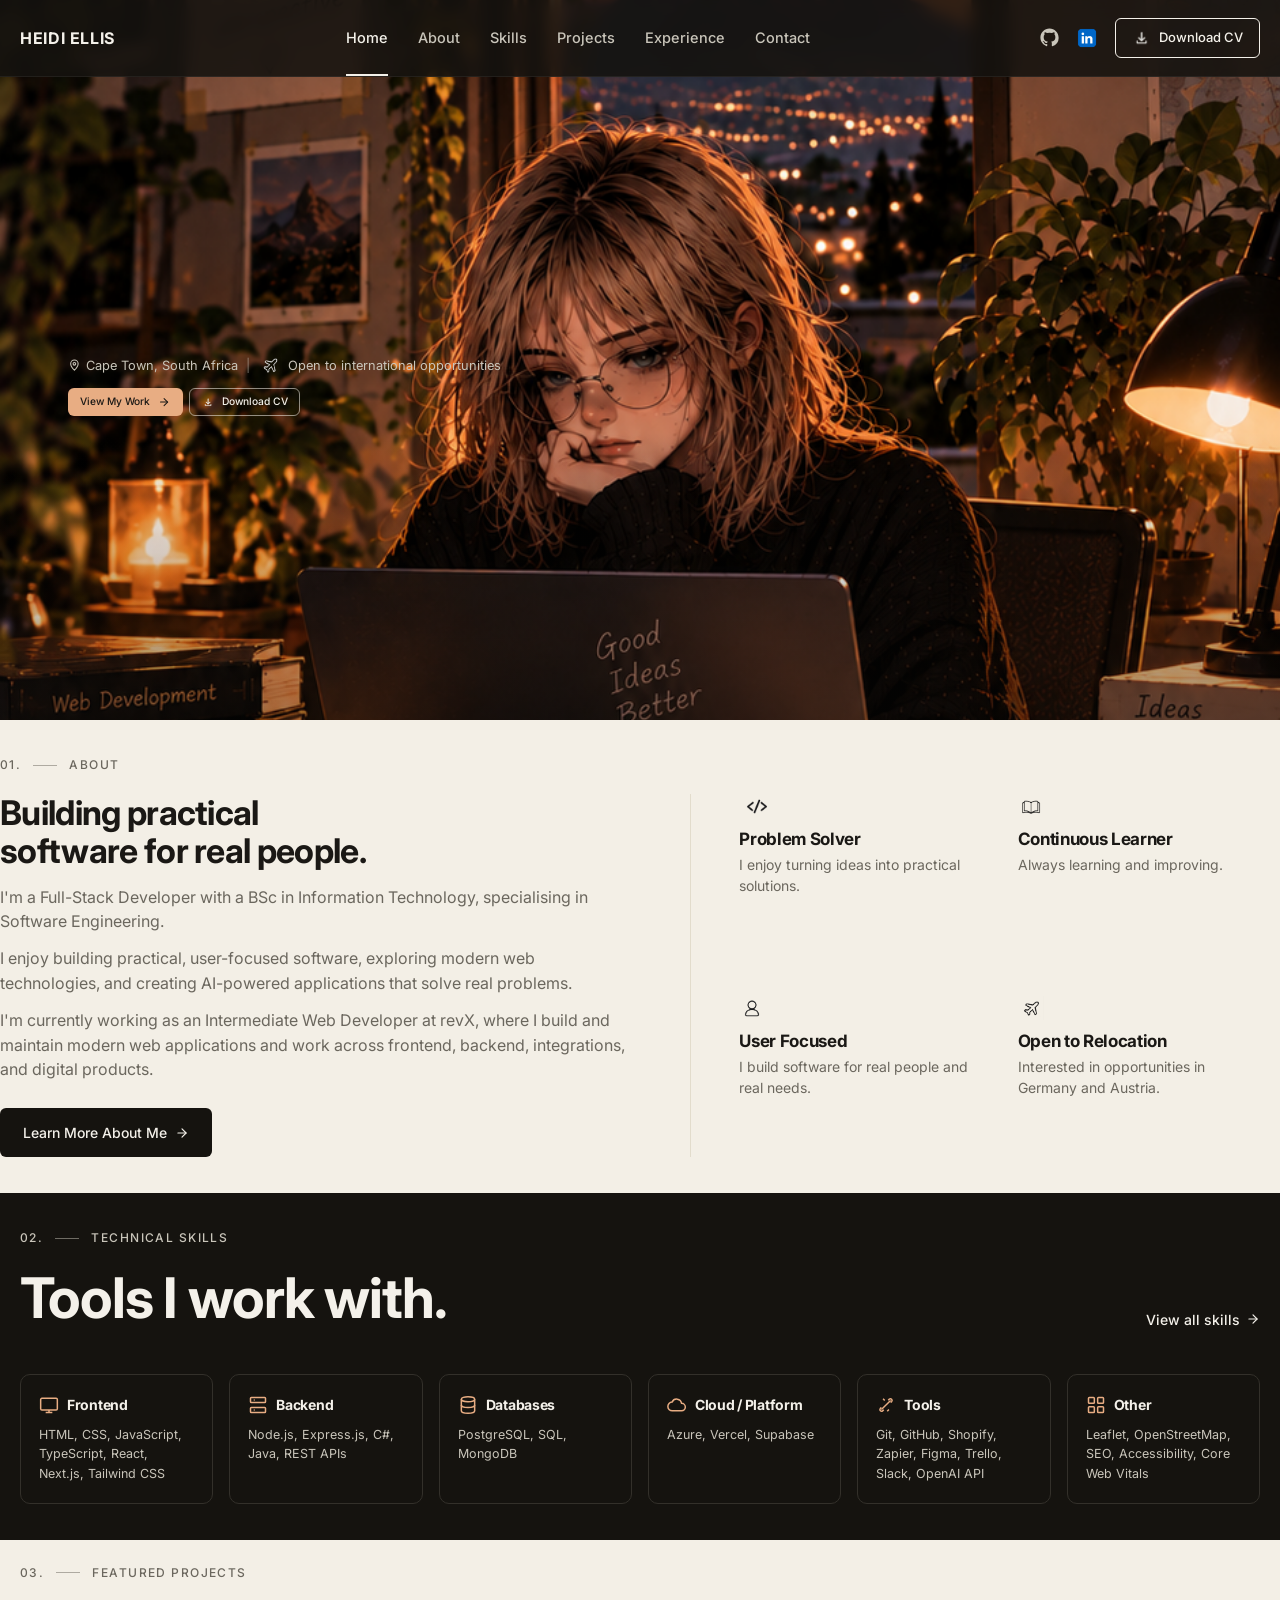
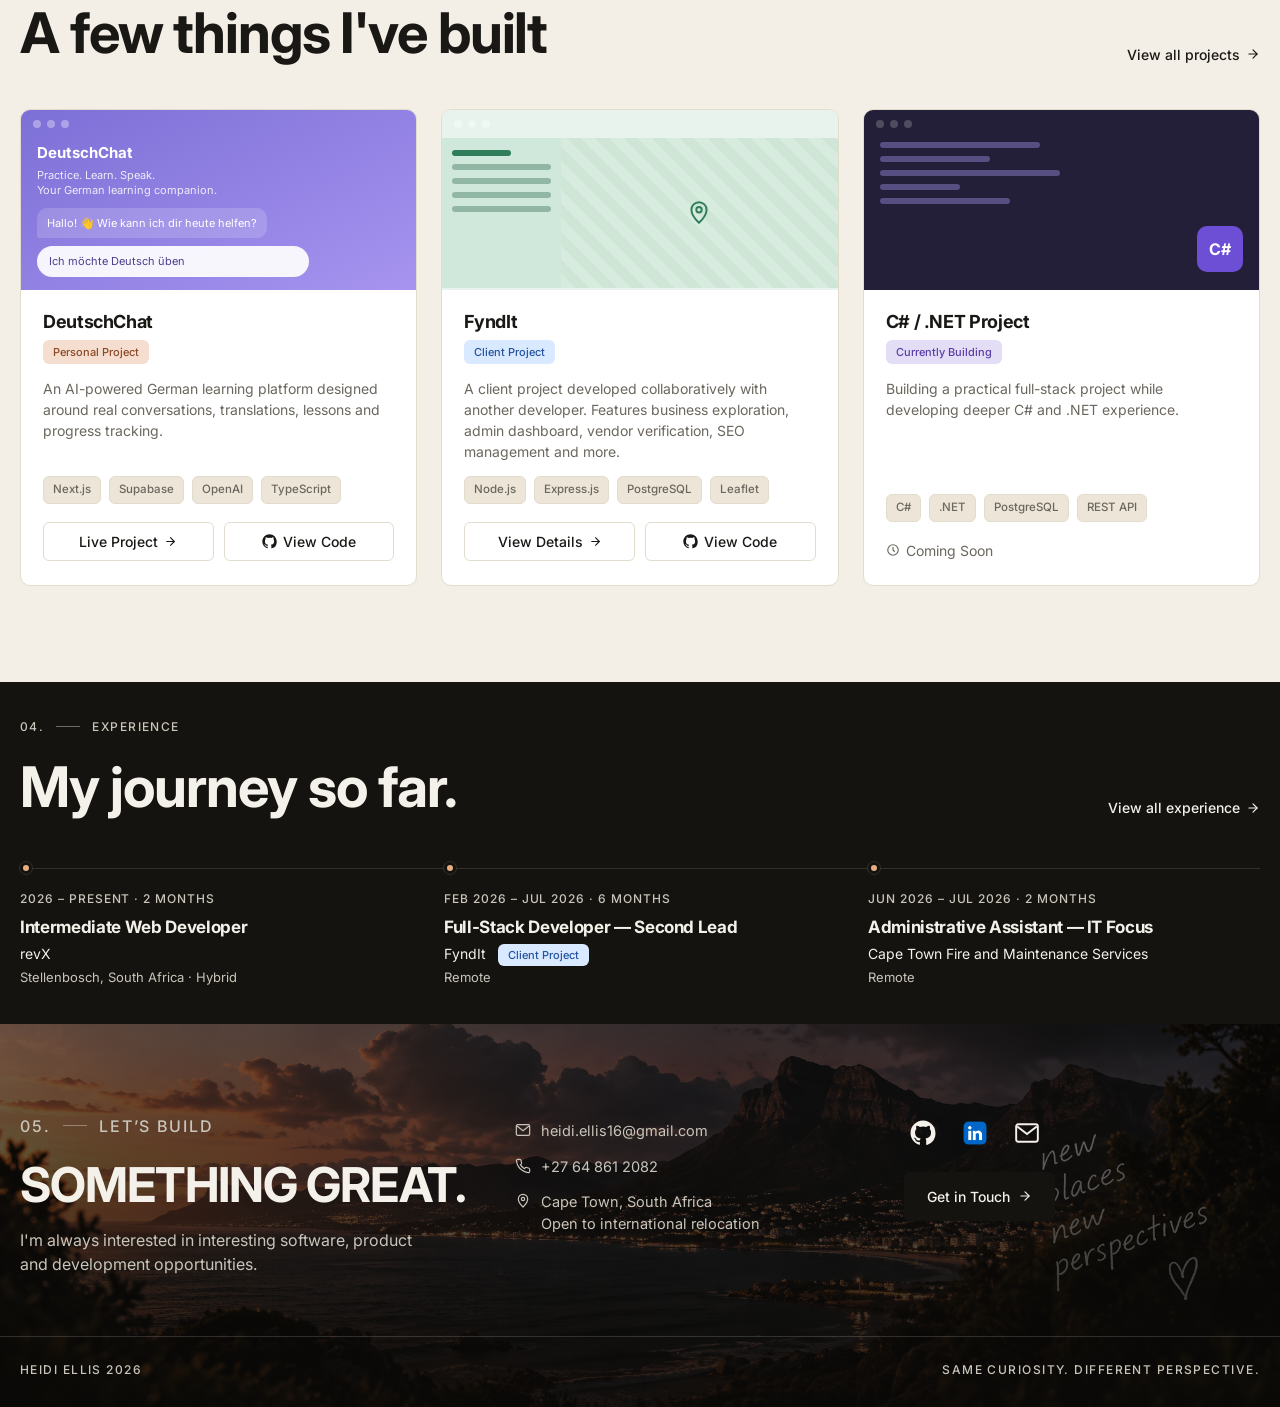
==== commit 083e78b0: "index page complete" ====
--- a/index.html
+++ b/index.html
@@ -121,15 +121,13 @@
 
 <section class="section section-skills" id="skills">
   <div class="container">
-    <div class="section-head">
-      <p class="eyebrow eyebrow-light">02. <span class="eyebrow-line"></span> TECHNICAL SKILLS</p>
+    <p class="eyebrow eyebrow-light">02. <span class="eyebrow-line"></span> TECHNICAL SKILLS</p>
+    <div class="skills-title-row">
+      <h2 class="section-title">Tools I work with.</h2>
       <a href="#" class="link-arrow">View all skills
         <svg width="14" height="14" viewBox="0 0 24 24" fill="none" stroke="currentColor" stroke-width="2" stroke-linecap="round" stroke-linejoin="round"><path d="M5 12h14"/><path d="m12 5 7 7-7 7"/></svg>
       </a>
     </div>
-    <div class="skills-title-row">
-      <h2 class="section-title">Tools I work with.</h2>
-    </div>
 
     <div class="skills-grid">
       <div class="skill-card">
@@ -165,14 +163,14 @@
           <svg width="20" height="20" viewBox="0 0 24 24" fill="none" stroke="currentColor" stroke-width="1.8"><path d="m14.7 6.3 1.4-1.4a2 2 0 0 1 2.8 2.8l-1.4 1.4"/><path d="m9.3 17.7-1.4 1.4a2 2 0 0 1-2.8-2.8l1.4-1.4"/><path d="m17.5 6.5-11 11"/><path d="m8.5 4.5 2 2"/><path d="m13.5 19.5 2-2"/></svg>
           <h3>Tools</h3>
         </div>
-        <p>Git, GitHub, Zapier, Shopify, Figma, Trello, Slack</p>
+        <p>Git, GitHub, Shopify, Zapier, Figma, Trello, Slack, OpenAI API</p>
       </div>
       <div class="skill-card">
         <div class="skill-card-head">
           <svg width="20" height="20" viewBox="0 0 24 24" fill="none" stroke="currentColor" stroke-width="1.8"><rect x="3" y="3" width="7" height="7" rx="1"/><rect x="14" y="3" width="7" height="7" rx="1"/><rect x="3" y="14" width="7" height="7" rx="1"/><rect x="14" y="14" width="7" height="7" rx="1"/></svg>
           <h3>Other</h3>
         </div>
-        <p>Leaflet, OpenStreetMap</p>
+        <p>Leaflet, OpenStreetMap, SEO, Accessibility, Core Web Vitals</p>
       </div>
     </div>
   </div>
@@ -180,13 +178,13 @@
 
 <section class="section section-projects" id="projects">
   <div class="container">
-    <div class="section-head">
-      <p class="eyebrow eyebrow-light">03. <span class="eyebrow-line"></span> FEATURED PROJECTS</p>
+    <p class="eyebrow">03. <span class="eyebrow-line"></span> FEATURED PROJECTS</p>
+    <div class="projects-head">
+      <h2 class="section-title">A few things I've built</h2>
       <a href="#" class="link-arrow">View all projects
         <svg width="14" height="14" viewBox="0 0 24 24" fill="none" stroke="currentColor" stroke-width="2" stroke-linecap="round" stroke-linejoin="round"><path d="M5 12h14"/><path d="m12 5 7 7-7 7"/></svg>
       </a>
     </div>
-    <p class="script-note">A few things I've built &#9825;</p>
 
     <div class="projects-grid">
 
@@ -288,32 +286,32 @@
 
 <section class="section section-experience" id="experience">
   <div class="container">
-    <div class="section-head">
-      <p class="eyebrow">04. <span class="eyebrow-line"></span> EXPERIENCE</p>
+    <p class="eyebrow eyebrow-light">04. <span class="eyebrow-line"></span> EXPERIENCE</p>
+    <div class="experience-head">
+      <h2 class="section-title">My journey so far.</h2>
       <a href="#" class="link-arrow">View all experience
         <svg width="14" height="14" viewBox="0 0 24 24" fill="none" stroke="currentColor" stroke-width="2" stroke-linecap="round" stroke-linejoin="round"><path d="M5 12h14"/><path d="m12 5 7 7-7 7"/></svg>
       </a>
     </div>
-    <h2 class="section-title">My journey so far.</h2>
 
     <div class="timeline">
       <div class="timeline-item">
         <span class="timeline-dot"></span>
-        <p class="timeline-date">2026 &ndash; Present</p>
+        <p class="timeline-date">2026 &ndash; Present &middot; 2 months</p>
         <h3>Intermediate Web Developer</h3>
         <p class="timeline-org">revX</p>
         <p class="timeline-loc">Stellenbosch, South Africa &middot; Hybrid</p>
       </div>
       <div class="timeline-item">
         <span class="timeline-dot"></span>
-        <p class="timeline-date">Feb 2026 &ndash; Jul 2026</p>
+        <p class="timeline-date">Feb 2026 &ndash; Jul 2026 &middot; 6 months</p>
         <h3>Full-Stack Developer &mdash; Second Lead</h3>
         <p class="timeline-org">FyndIt <span class="badge badge-client badge-inline">Client Project</span></p>
         <p class="timeline-loc">Remote</p>
       </div>
       <div class="timeline-item">
         <span class="timeline-dot"></span>
-        <p class="timeline-date">Jun 2026 &ndash; Jul 2026</p>
+        <p class="timeline-date">Jun 2026 &ndash; Jul 2026 &middot; 2 months</p>
         <h3>Administrative Assistant &mdash; IT Focus</h3>
         <p class="timeline-org">Cape Town Fire and Maintenance Services</p>
         <p class="timeline-loc">Remote</p>
@@ -352,13 +350,13 @@
       <div class="footer-cta">
         <div class="footer-socials">
           <a href="#" aria-label="GitHub" target="_blank" rel="noopener">
-            <svg width="17" height="17" viewBox="0 0 24 24" fill="currentColor"><path d="M12 .5C5.65.5.5 5.65.5 12c0 5.08 3.29 9.39 7.86 10.91.57.1.78-.25.78-.55 0-.27-.01-1.17-.02-2.12-3.2.7-3.88-1.36-3.88-1.36-.52-1.34-1.28-1.69-1.28-1.69-1.05-.72.08-.7.08-.7 1.16.08 1.77 1.19 1.77 1.19 1.03 1.77 2.71 1.26 3.37.96.1-.75.4-1.26.73-1.55-2.55-.29-5.24-1.28-5.24-5.69 0-1.26.45-2.29 1.19-3.09-.12-.29-.52-1.46.11-3.05 0 0 .97-.31 3.18 1.18a11 11 0 0 1 5.8 0c2.2-1.49 3.17-1.18 3.17-1.18.64 1.59.24 2.76.12 3.05.74.8 1.19 1.83 1.19 3.09 0 4.42-2.69 5.39-5.25 5.68.41.36.78 1.07.78 2.16 0 1.56-.01 2.82-.01 3.2 0 .3.2.66.79.55A10.52 10.52 0 0 0 23.5 12C23.5 5.65 18.35.5 12 .5Z"/></svg>
+            <svg width="26" height="26" viewBox="0 0 24 24" fill="currentColor"><path d="M12 .5C5.65.5.5 5.65.5 12c0 5.08 3.29 9.39 7.86 10.91.57.1.78-.25.78-.55 0-.27-.01-1.17-.02-2.12-3.2.7-3.88-1.36-3.88-1.36-.52-1.34-1.28-1.69-1.28-1.69-1.05-.72.08-.7.08-.7 1.16.08 1.77 1.19 1.77 1.19 1.03 1.77 2.71 1.26 3.37.96.1-.75.4-1.26.73-1.55-2.55-.29-5.24-1.28-5.24-5.69 0-1.26.45-2.29 1.19-3.09-.12-.29-.52-1.46.11-3.05 0 0 .97-.31 3.18 1.18a11 11 0 0 1 5.8 0c2.2-1.49 3.17-1.18 3.17-1.18.64 1.59.24 2.76.12 3.05.74.8 1.19 1.83 1.19 3.09 0 4.42-2.69 5.39-5.25 5.68.41.36.78 1.07.78 2.16 0 1.56-.01 2.82-.01 3.2 0 .3.2.66.79.55A10.52 10.52 0 0 0 23.5 12C23.5 5.65 18.35.5 12 .5Z"/></svg>
           </a>
           <a href="#" aria-label="LinkedIn" target="_blank" rel="noopener">
-            <img src="Assets/Images/Icons/linked in logo.webp" alt="LinkedIn" width="22" height="22" class="linkedin-icon">
+            <img src="Assets/Images/Icons/linked in logo.webp" alt="LinkedIn" width="30" height="30" class="linkedin-icon">
           </a>
           <a href="mailto:heidi.ellis16@gmail.com" aria-label="Email">
-            <svg width="17" height="17" viewBox="0 0 24 24" fill="none" stroke="currentColor" stroke-width="1.8"><rect x="2" y="4" width="20" height="16" rx="2"/><path d="m3 6 9 7 9-7"/></svg>
+            <svg width="26" height="26" viewBox="0 0 24 24" fill="none" stroke="currentColor" stroke-width="1.8"><rect x="2" y="4" width="20" height="16" rx="2"/><path d="m3 6 9 7 9-7"/></svg>
           </a>
         </div>
         <a href="mailto:heidi.ellis16@gmail.com" class="btn btn-dark">
--- a/css/style.css
+++ b/css/style.css
@@ -61,7 +61,7 @@
   align-items: center;
   gap: 8px;
   padding: 13px 22px;
-  border-radius: 999px;
+  border-radius: 6px;
   font-size: 14px;
   font-weight: 500;
   border: 1px solid transparent;
@@ -380,6 +380,7 @@
   gap: 6px;
   font-size: 14px;
   font-weight: 500;
+  white-space: nowrap;
   transition: opacity 0.15s ease;
 }
 .link-arrow:hover, .link-code:hover { opacity: 0.65; }
@@ -388,7 +389,7 @@
   font-family: 'Cormorant Garamond', serif;
   font-style: italic;
   font-weight: 600;
-  color: var(--text-light-muted);
+  color: var(--text-muted);
   font-size: 20px;
   margin: 6px 0 40px;
 }
@@ -440,7 +441,17 @@
 }
 
 /* ---------- Projects ---------- */
-.section-projects { background: var(--dark); color: var(--text-light); }
+.section-projects { background: var(--cream); color: var(--text-dark); padding-top: 24px; }
+
+.projects-head {
+  display: flex;
+  align-items: flex-end;
+  justify-content: space-between;
+  gap: 24px;
+  flex-wrap: wrap;
+  margin-bottom: 44px;
+}
+.projects-head .section-title { margin-bottom: 0; }
 
 .projects-grid {
   display: grid;
@@ -449,7 +460,8 @@
 }
 
 .project-card {
-  background: var(--cream);
+  background: #fff;
+  border: 1px solid var(--border-light);
   color: var(--text-dark);
   border-radius: var(--radius);
   overflow: hidden;
@@ -539,15 +551,20 @@
   font-size: 16px;
 }
 
-.project-body { padding: 22px 22px 24px; display: flex; flex-direction: column; gap: 12px; flex: 1; }
-.project-title-row { display: flex; align-items: center; justify-content: space-between; gap: 10px; }
+.project-body { padding: 22px 22px 24px; display: flex; flex-direction: column; gap: 14px; flex: 1; }
+.project-title-row {
+  display: flex;
+  flex-direction: column;
+  align-items: flex-start;
+  gap: 8px;
+}
 .project-title-row h3 { font-size: 18px; }
 
 .badge {
   font-size: 11px;
   font-weight: 500;
   padding: 4px 10px;
-  border-radius: 999px;
+  border-radius: 6px;
   white-space: nowrap;
 }
 .badge-personal { background: #f5ded0; color: #8a4a25; }
@@ -569,15 +586,65 @@
   color: var(--text-muted);
 }
 
-.project-links { display: flex; align-items: center; gap: 18px; padding-top: 4px; }
+.project-links { display: flex; flex-wrap: wrap; align-items: center; gap: 10px; padding-top: 4px; }
+.project-links .link-arrow,
+.project-links .link-code {
+  flex: 1 1 0%;
+  justify-content: center;
+  border: 1px solid var(--border-light);
+  border-radius: 6px;
+  padding: 8px 14px;
+}
+.project-links .link-arrow:hover,
+.project-links .link-code:hover {
+  border-color: var(--text-dark);
+  opacity: 1;
+}
 .link-soon { display: inline-flex; align-items: center; gap: 6px; font-size: 14px; color: var(--text-muted); }
 
 @media (max-width: 900px) {
   .projects-grid { grid-template-columns: 1fr; }
 }
+@media (max-width: 640px) {
+  .projects-head { margin-bottom: 28px; }
+  .projects-head .section-title { margin-bottom: 6px; }
+  .projects-head .link-arrow { flex-basis: 100%; }
+
+  .projects-grid {
+    display: flex;
+    overflow-x: auto;
+    scroll-snap-type: x mandatory;
+    gap: 14px;
+    margin-top: 24px;
+    padding-bottom: 6px;
+    -webkit-overflow-scrolling: touch;
+    scrollbar-width: none;
+  }
+  .projects-grid::-webkit-scrollbar { display: none; }
+  .project-card {
+    flex: 0 0 84%;
+    scroll-snap-align: start;
+  }
+}
 
 /* ---------- Experience ---------- */
-.section-experience { background: var(--cream); }
+.section-experience { background: var(--dark); color: var(--text-light); padding-top: 36px; padding-bottom: 36px; }
+
+.experience-head {
+  display: flex;
+  align-items: flex-end;
+  justify-content: space-between;
+  gap: 24px;
+  flex-wrap: wrap;
+  margin-bottom: 44px;
+}
+.experience-head .section-title { margin-bottom: 0; }
+
+@media (max-width: 640px) {
+  .experience-head { margin-bottom: 28px; }
+  .experience-head .section-title { margin-bottom: 6px; }
+  .experience-head .link-arrow { flex-basis: 100%; }
+}
 
 .timeline {
   display: grid;
@@ -590,7 +657,7 @@
   position: absolute;
   top: 6px; left: 0; right: 0;
   height: 1px;
-  background: var(--border-light);
+  background: var(--border-dark);
 }
 .timeline-item { position: relative; padding-top: 28px; }
 .timeline-dot {
@@ -598,9 +665,9 @@
   top: 0; left: 0;
   width: 12px; height: 12px;
   border-radius: 50%;
-  background: var(--dark);
-  border: 3px solid var(--cream);
-  outline: 1px solid var(--border-light);
+  background: var(--peach);
+  border: 3px solid var(--dark);
+  outline: 1px solid var(--border-dark);
 }
 .timeline-date {
   font-family: 'Inter', sans-serif;
@@ -608,12 +675,12 @@
   font-weight: 500;
   letter-spacing: 0.08em;
   text-transform: uppercase;
-  color: var(--text-muted);
+  color: var(--text-light-muted);
   margin-bottom: 10px;
 }
 .timeline-item h3 { font-size: 17px; margin-bottom: 6px; }
-.timeline-org { font-size: 14px; color: var(--text-dark); margin-bottom: 4px; }
-.timeline-loc { font-size: 13px; color: var(--text-muted); }
+.timeline-org { font-size: 14px; color: var(--text-light); margin-bottom: 4px; }
+.timeline-loc { font-size: 13px; color: var(--text-light-muted); }
 
 @media (max-width: 780px) {
   .timeline { grid-template-columns: 1fr; gap: 36px; }
@@ -621,7 +688,7 @@
 }
 
 /* ---------- Skills ---------- */
-.section-skills { background: var(--dark); color: var(--text-light); }
+.section-skills { background: var(--dark); color: var(--text-light); padding: 36px 0; }
 
 .skills-title-row {
   display: flex;
@@ -657,10 +724,21 @@
   .skills-grid { grid-template-columns: repeat(3, 1fr); }
 }
 @media (max-width: 640px) {
-  .skills-grid { grid-template-columns: 1fr 1fr; }
-}
-@media (max-width: 420px) {
-  .skills-grid { grid-template-columns: 1fr; }
+  .skills-grid {
+    display: flex;
+    overflow-x: auto;
+    scroll-snap-type: x mandatory;
+    gap: 14px;
+    margin-top: 32px;
+    padding-bottom: 6px;
+    -webkit-overflow-scrolling: touch;
+    scrollbar-width: none;
+  }
+  .skills-grid::-webkit-scrollbar { display: none; }
+  .skill-card {
+    flex: 0 0 78%;
+    scroll-snap-align: start;
+  }
 }
 
 /* ---------- Footer ---------- */
@@ -707,13 +785,11 @@
 .footer-socials { display: flex; gap: 14px; }
 .footer-socials a {
   width: 38px; height: 38px;
-  border-radius: 50%;
-  border: 1px solid rgba(255,255,255,0.3);
   display: flex; align-items: center; justify-content: center;
   color: var(--text-light);
-  transition: background 0.15s ease;
-}
-.footer-socials a:hover { background: rgba(255,255,255,0.12); }
+  transition: opacity 0.15s ease;
+}
+.footer-socials a:hover { opacity: 0.7; }
 
 .footer-bottom {
   display: flex;
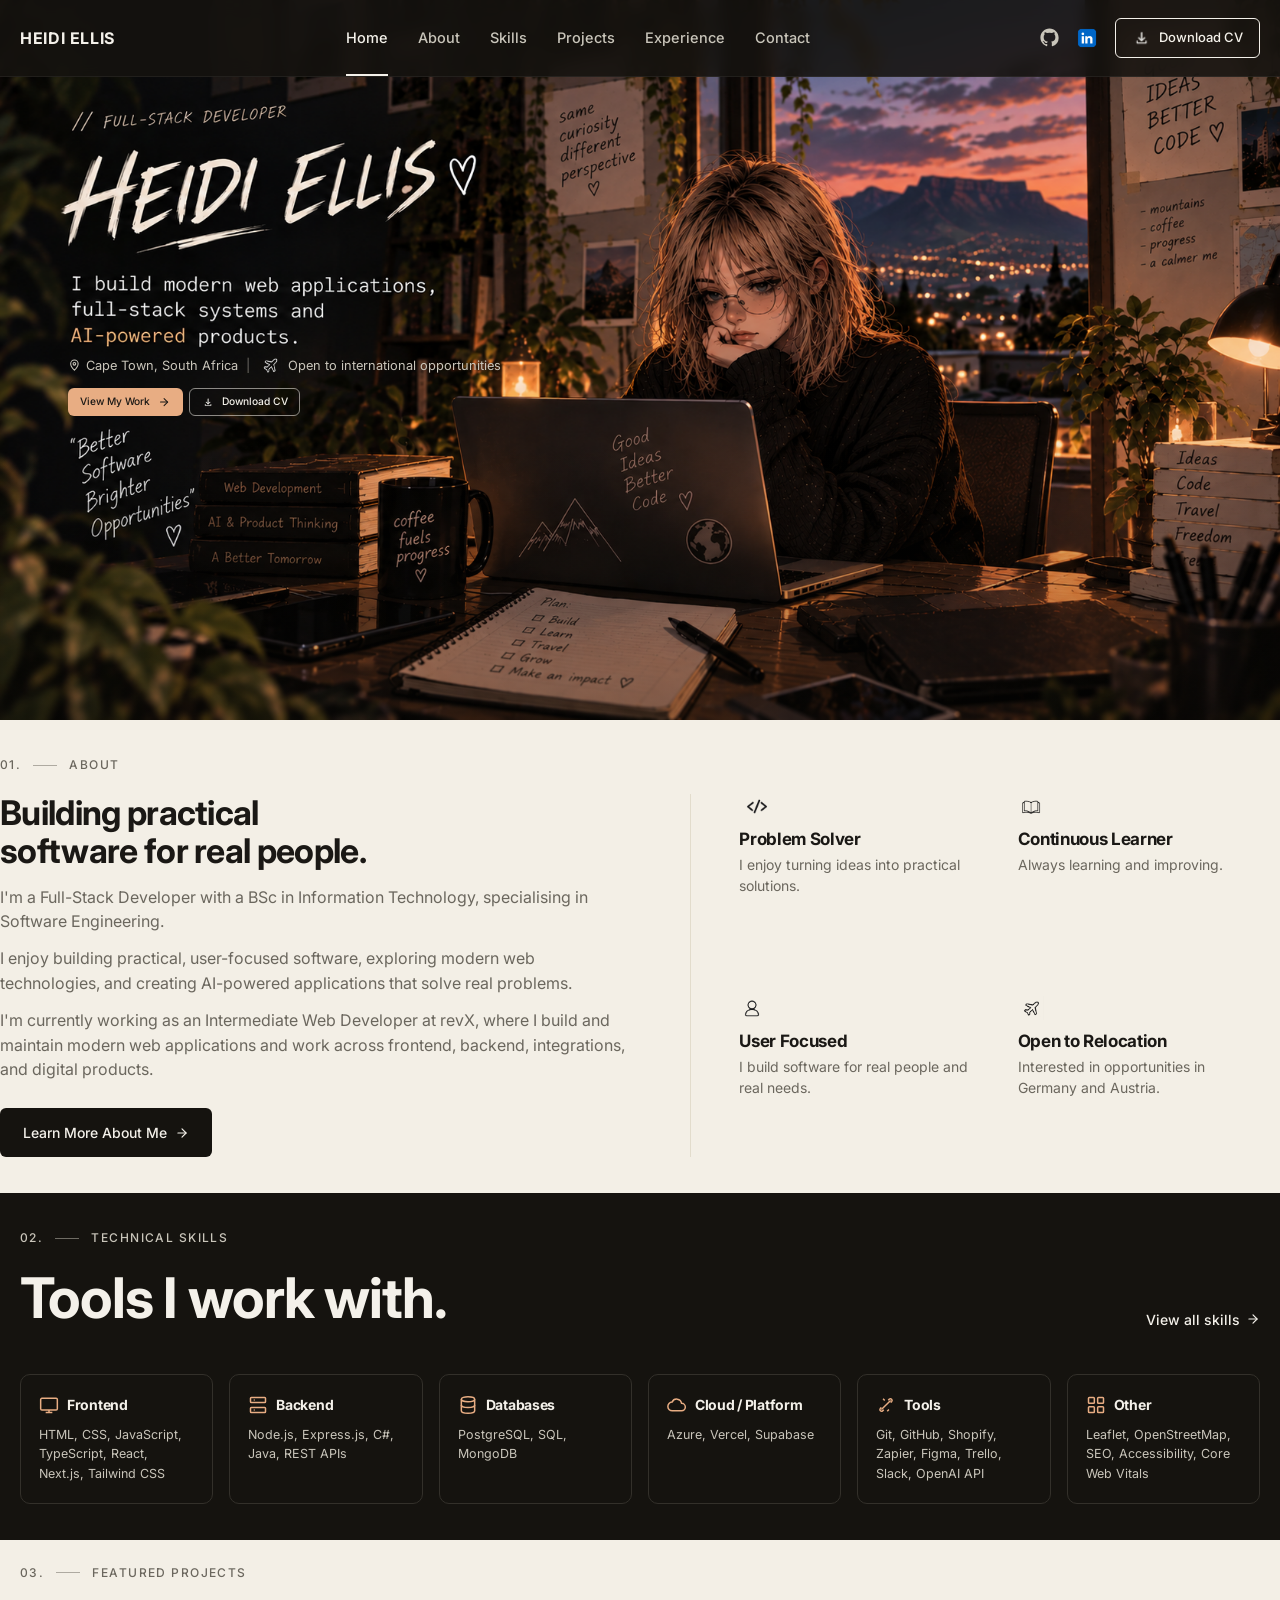
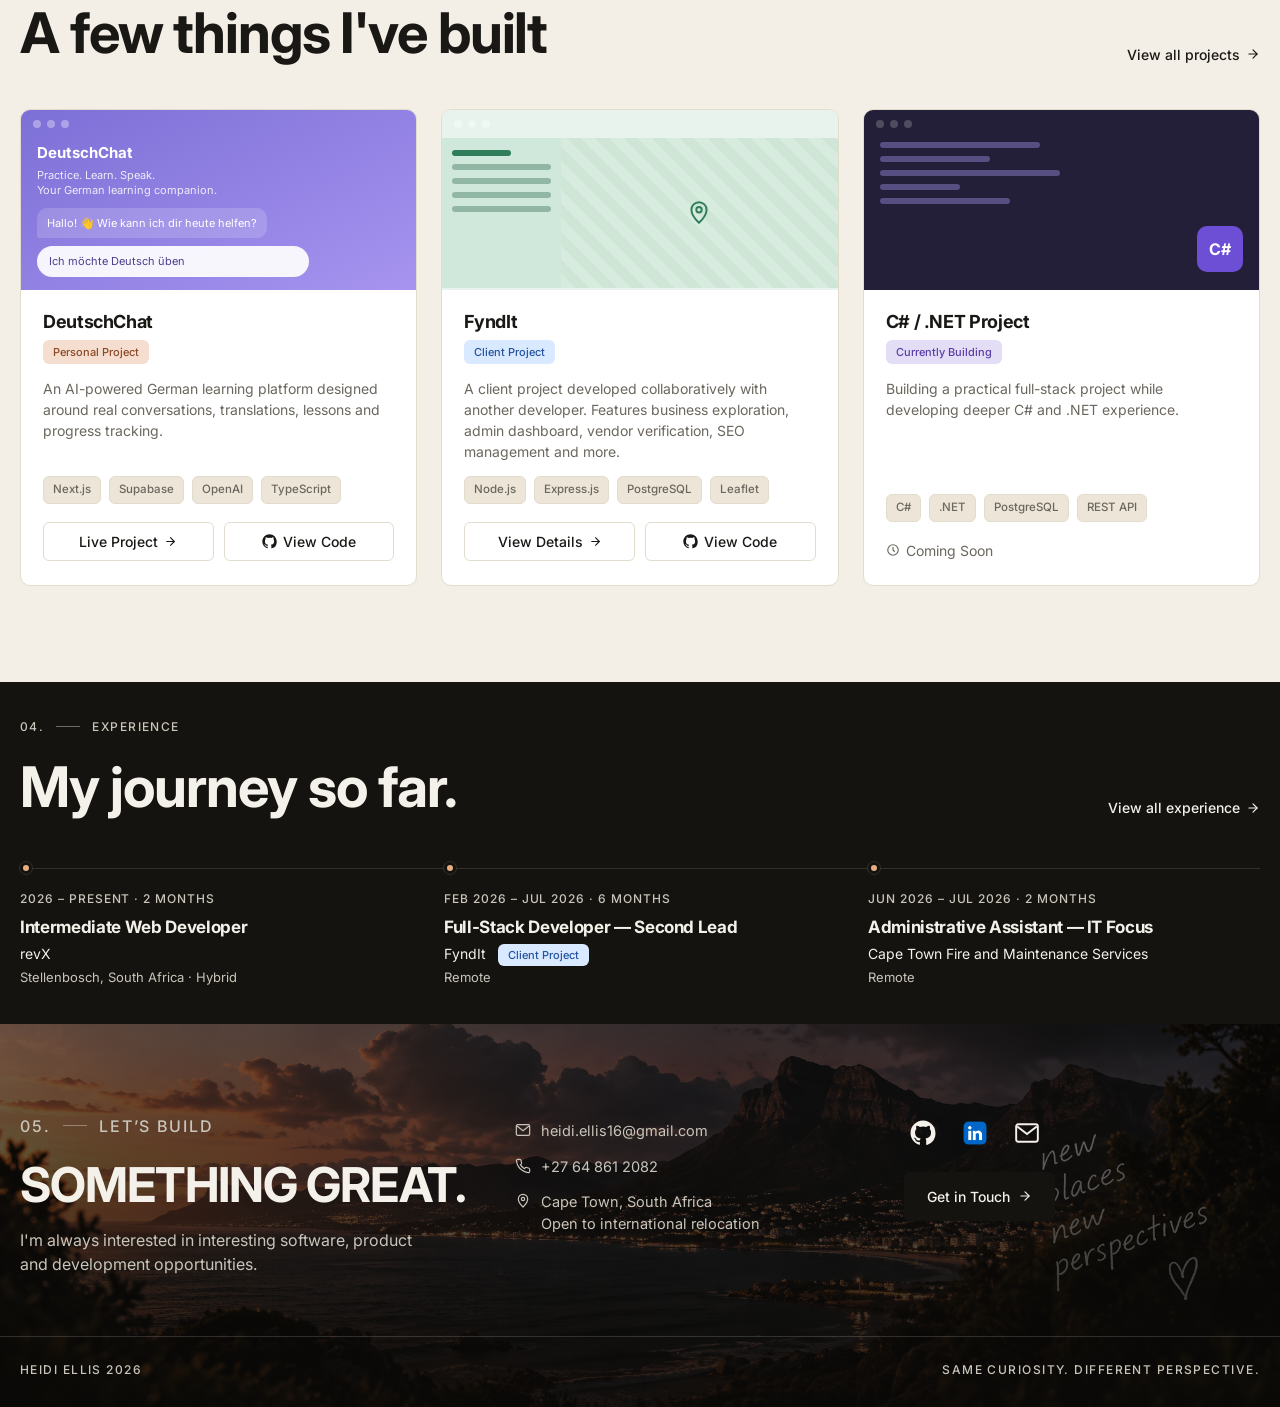
==== commit 69727fd5: "linked the about pages" ====
--- a/index.html
+++ b/index.html
@@ -18,7 +18,7 @@
 
     <nav class="nav-links" id="navLinks">
       <a href="#top" class="active">Home</a>
-      <a href="#about">About</a>
+      <a href="about.html">About</a>
       <a href="#skills">Skills</a>
       <a href="#projects">Projects</a>
       <a href="#experience">Experience</a>
--- a/css/style.css
+++ b/css/style.css
@@ -88,6 +88,14 @@
 }
 .btn-rect-outline:hover { background: rgba(255,255,255,0.1); }
 
+.btn-outline-dark {
+  background: transparent;
+  border: 1.5px solid var(--text-dark);
+  color: var(--text-dark);
+  border-radius: 6px;
+}
+.btn-outline-dark:hover { background: rgba(26,24,21,0.06); }
+
 .btn-small { padding: 9px 16px; font-size: 13px; }
 
 /* ---------- Navbar ---------- */
@@ -155,6 +163,7 @@
 
 .linkedin-icon { border-radius: 5px; display: block; }
 .download-icon { filter: invert(1); display: block; }
+.icon-invert { filter: invert(1); display: inline-block; }
 .plane-icon {
   display: block;
   opacity: 0.9;
@@ -810,3 +819,250 @@
   .footer-grid { grid-template-columns: 1fr; }
   .footer-cta { align-items: flex-start; }
 }
+
+/* ---------- About page ---------- */
+.note {
+  font-family: 'Cormorant Garamond', serif;
+  font-style: italic;
+  font-weight: 600;
+  font-size: 17px;
+  color: var(--text-muted);
+}
+
+.photo-placeholder {
+  display: flex;
+  align-items: center;
+  justify-content: center;
+  background: var(--cream-2);
+  border: 1.5px dashed var(--border-light);
+  border-radius: var(--radius);
+  color: var(--text-muted);
+  font-size: 13px;
+  overflow: hidden;
+  position: relative;
+}
+
+/* Hero */
+.about-page-hero {
+  position: relative;
+  overflow: hidden;
+  padding-top: 40px;
+  padding-bottom: 0;
+  background: #fff;
+}
+.about-page-hero-bg {
+  position: absolute;
+  inset: 0;
+  width: 100%;
+  height: 100%;
+  object-fit: cover;
+  z-index: 0;
+}
+.about-page-hero-scrim {
+  position: absolute;
+  inset: 0;
+  background: rgba(255, 255, 255, 0.62);
+  z-index: 0;
+}
+.about-page-hero > .container,
+.about-page-hero > .stats-banner {
+  position: relative;
+  z-index: 1;
+}
+.about-page-hero > .stats-banner { background: rgba(236, 229, 216, 0.68); }
+.ap-hero-grid {
+  display: grid;
+  grid-template-columns: 1.1fr 1fr;
+  grid-template-areas:
+    "heading photo"
+    "body    photo";
+  gap: 12px 48px;
+  margin-bottom: 56px;
+}
+.ap-hero-heading { grid-area: heading; align-self: end; }
+.ap-hero-body { grid-area: body; align-self: start; }
+.ap-hero-heading h1 {
+  font-size: clamp(34px, 4.5vw, 52px);
+  margin-bottom: 0;
+}
+.ap-hero-body p { color: var(--text-muted); line-height: 1.65; margin-bottom: 14px; }
+.ap-hero-actions { display: flex; align-items: center; gap: 22px; flex-wrap: wrap; margin: 20px 0 16px; }
+.ap-hero-photo {
+  grid-area: photo;
+  aspect-ratio: 1 / 1.05;
+  width: 100%;
+  align-self: center;
+  border-radius: var(--radius);
+  overflow: hidden;
+  box-shadow: 0 20px 45px rgba(0, 0, 0, 0.35);
+}
+.ap-hero-photo img { width: 100%; height: 100%; object-fit: cover; object-position: 25% center; display: block; }
+
+.stats-banner {
+  background: var(--cream-2);
+  border-top: 1px solid var(--border-light);
+  border-bottom: 1px solid var(--border-light);
+  padding: 36px 0;
+  margin-top: 40px;
+}
+.stats-bar {
+  display: grid;
+  grid-template-columns: repeat(4, 1fr);
+}
+.stat {
+  display: flex;
+  align-items: center;
+  gap: 14px;
+  text-align: left;
+  padding: 0 20px;
+  border-left: 1px solid rgba(26, 24, 21, 0.3);
+}
+.stat:first-child { border-left: none; }
+.stat-icon { color: var(--text-dark); flex-shrink: 0; height: 26px; width: 26px; object-fit: contain; }
+img.stat-icon { height: 37px; width: 37px; margin: -5.5px; }
+.stat-num { font-family: 'Inter', sans-serif; font-weight: 700; font-size: 26px; line-height: 1; margin-bottom: 4px; }
+.stat-label { font-size: 13px; font-weight: 600; margin-bottom: 2px; }
+.stat-sub { font-size: 12px; color: var(--text-muted); }
+
+/* Story */
+.about-page-story { background: var(--dark); color: var(--text-light); padding-top: 40px; }
+.story-grid {
+  display: grid;
+  grid-template-columns: 0.9fr 1.2fr 0.9fr;
+  gap: 40px;
+  align-items: start;
+}
+.story-collage img {
+  width: 100%;
+  aspect-ratio: 941 / 1200;
+  object-fit: cover;
+  object-position: bottom;
+  border-radius: var(--radius);
+  display: block;
+}
+.story-copy p { color: var(--text-light-muted); line-height: 1.6; margin-bottom: 14px; }
+.story-info {
+  display: flex;
+  flex-direction: column;
+  gap: 20px;
+  margin-top: 210px;
+  padding-left: 36px;
+  border-left: 1px solid var(--border-dark);
+}
+.info-item { display: flex; gap: 12px; align-items: flex-start; }
+.info-item svg { flex-shrink: 0; margin-top: 2px; color: var(--text-light); }
+.info-item img { flex-shrink: 0; margin-top: 2px; filter: invert(1); }
+.info-icon-lg { width: 23px; height: 23px; margin: -1.5px; }
+.info-icon-sm { width: 27px; height: 27px; margin: -5.5px; }
+.info-item h3 { font-size: 14px; margin-bottom: 4px; }
+.info-item p { font-size: 13px; color: var(--text-light-muted); line-height: 1.5; }
+.about-page-story .note { color: var(--text-light-muted); margin-top: 4px; }
+
+/* Drives */
+.about-page-drives { background: #fff; padding-top: 40px; padding-bottom: 16px; }
+.drives-layout {
+  display: grid;
+  grid-template-columns: 0.85fr 2fr;
+  gap: 48px;
+  align-items: start;
+}
+.drives-copy .section-title { margin-bottom: 4px; }
+.drives-intro { color: var(--text-muted); line-height: 1.6; margin-bottom: 20px; }
+.drives-grid {
+  display: grid;
+  grid-template-columns: repeat(4, 1fr);
+  gap: 16px;
+  margin-top: 65px;
+}
+.drive-card {
+  text-align: center;
+  border: 1px solid var(--border-light);
+  border-radius: var(--radius);
+  padding: 44px 18px;
+}
+.drive-card svg, .drive-card img { color: var(--text-dark); margin: 0 auto 16px; display: block; }
+.drive-icon { width: 46px; height: 46px; margin-top: -6px !important; margin-bottom: 12px !important; }
+.drive-card h3 { font-size: 14.5px; margin-bottom: 8px; }
+.drive-card p { font-size: 13px; color: var(--text-muted); line-height: 1.5; }
+
+/* Outside of work */
+.about-page-outside { background: var(--dark); color: var(--text-light); padding-top: 32px; padding-bottom: 56px; }
+.about-page-outside .section-title { margin-bottom: 4px; }
+.about-page-outside .drives-intro { color: var(--text-light-muted); margin-bottom: 20px; }
+.outside-grid {
+  display: grid;
+  grid-template-columns: repeat(4, 1fr);
+  gap: 16px;
+}
+.outside-card {
+  aspect-ratio: 3 / 4;
+  align-items: flex-end;
+  justify-content: flex-start;
+  background: var(--dark-2);
+  border-color: var(--border-dark);
+  padding: 14px;
+}
+.outside-card:has(.outside-card-img) { border-style: solid; }
+.outside-card-img {
+  position: absolute;
+  inset: 0;
+  width: 100%;
+  height: 100%;
+  object-fit: cover;
+  z-index: 0;
+}
+.outside-tag {
+  position: relative;
+  z-index: 1;
+  display: inline-flex;
+  align-items: center;
+  gap: 6px;
+  background: rgba(21,19,15,0.75);
+  border: 1px solid rgba(255,255,255,0.15);
+  color: var(--text-light);
+  font-size: 12.5px;
+  font-weight: 500;
+  padding: 6px 12px;
+  border-radius: 6px;
+}
+
+.ap-signature { display: flex; justify-content: center; padding: 32px 20px 0; }
+.ap-signature img { width: 220px; opacity: 0.85; }
+
+@media (max-width: 1024px) {
+  .story-grid { grid-template-columns: 1fr 1fr; }
+  .story-collage { grid-column: 1 / -1; max-width: 360px; }
+  .drives-grid { grid-template-columns: repeat(2, 1fr); }
+  .outside-grid { grid-template-columns: repeat(2, 1fr); }
+}
+@media (max-width: 900px) {
+  .about-page-hero { padding-top: 96px; }
+  .ap-hero-grid {
+    grid-template-columns: 1fr;
+    grid-template-areas:
+      "heading"
+      "photo"
+      "body";
+    gap: 0;
+  }
+  .ap-hero-heading { margin-bottom: 0; }
+  .ap-hero-photo { max-width: 420px; aspect-ratio: 4 / 3; margin-top: 0; margin-bottom: 20px; }
+  .stats-bar { grid-template-columns: repeat(2, 1fr); row-gap: 24px; }
+  .stat {
+    flex-direction: column;
+    align-items: flex-start;
+    gap: 10px;
+  }
+  .stat:nth-child(odd) { border-left: none; }
+  .stat:nth-child(1), .stat:nth-child(2) { padding-bottom: 20px; border-bottom: 1px solid rgba(26, 24, 21, 0.3); }
+  .drives-layout { grid-template-columns: 1fr; gap: 12px; }
+  .drives-grid { grid-template-columns: repeat(2, 1fr); margin-top: 0; }
+}
+@media (max-width: 640px) {
+  .story-grid { grid-template-columns: 1fr; }
+  .story-collage { max-width: 320px; margin: 0 auto; }
+  .story-info { margin-top: 0; padding-left: 0; border-left: none; }
+  .drives-grid { grid-template-columns: 1fr; }
+  .outside-grid { grid-template-columns: 1fr 1fr; }
+  .outside-card { aspect-ratio: 1; }
+}
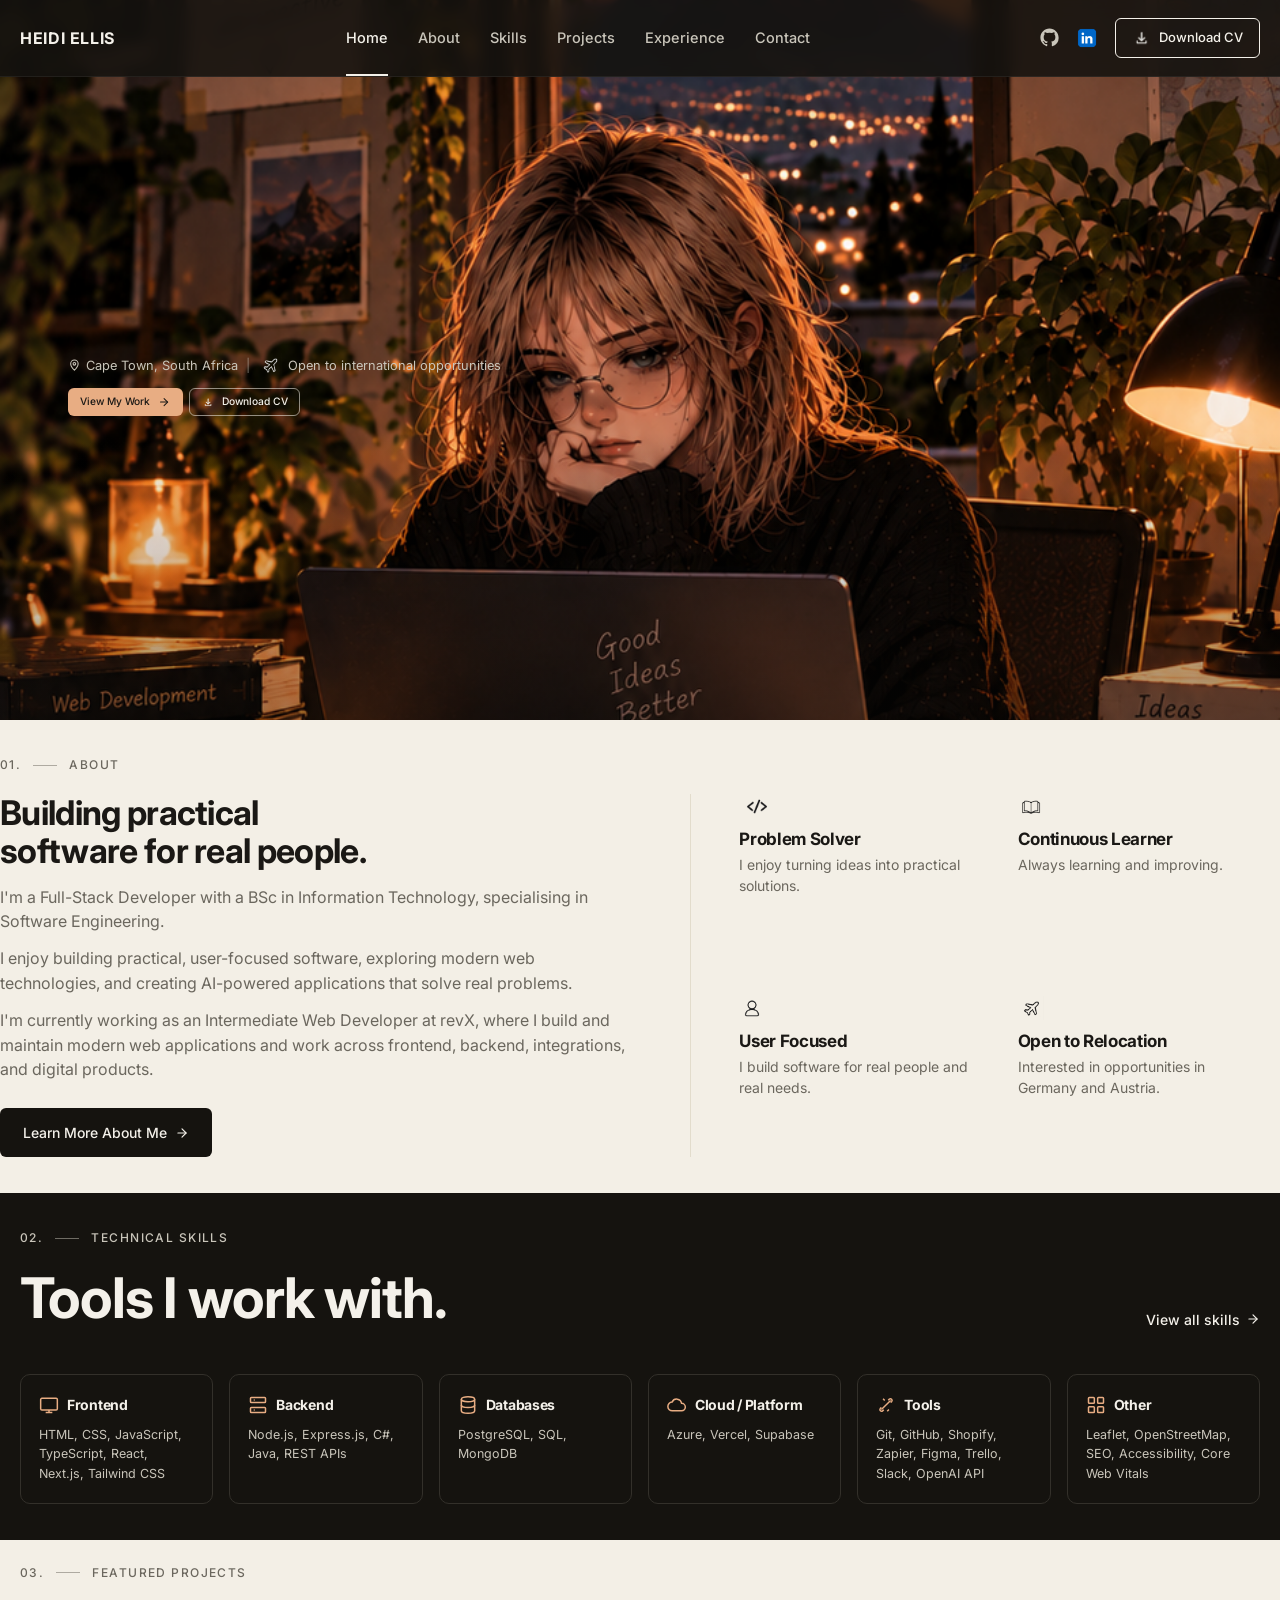
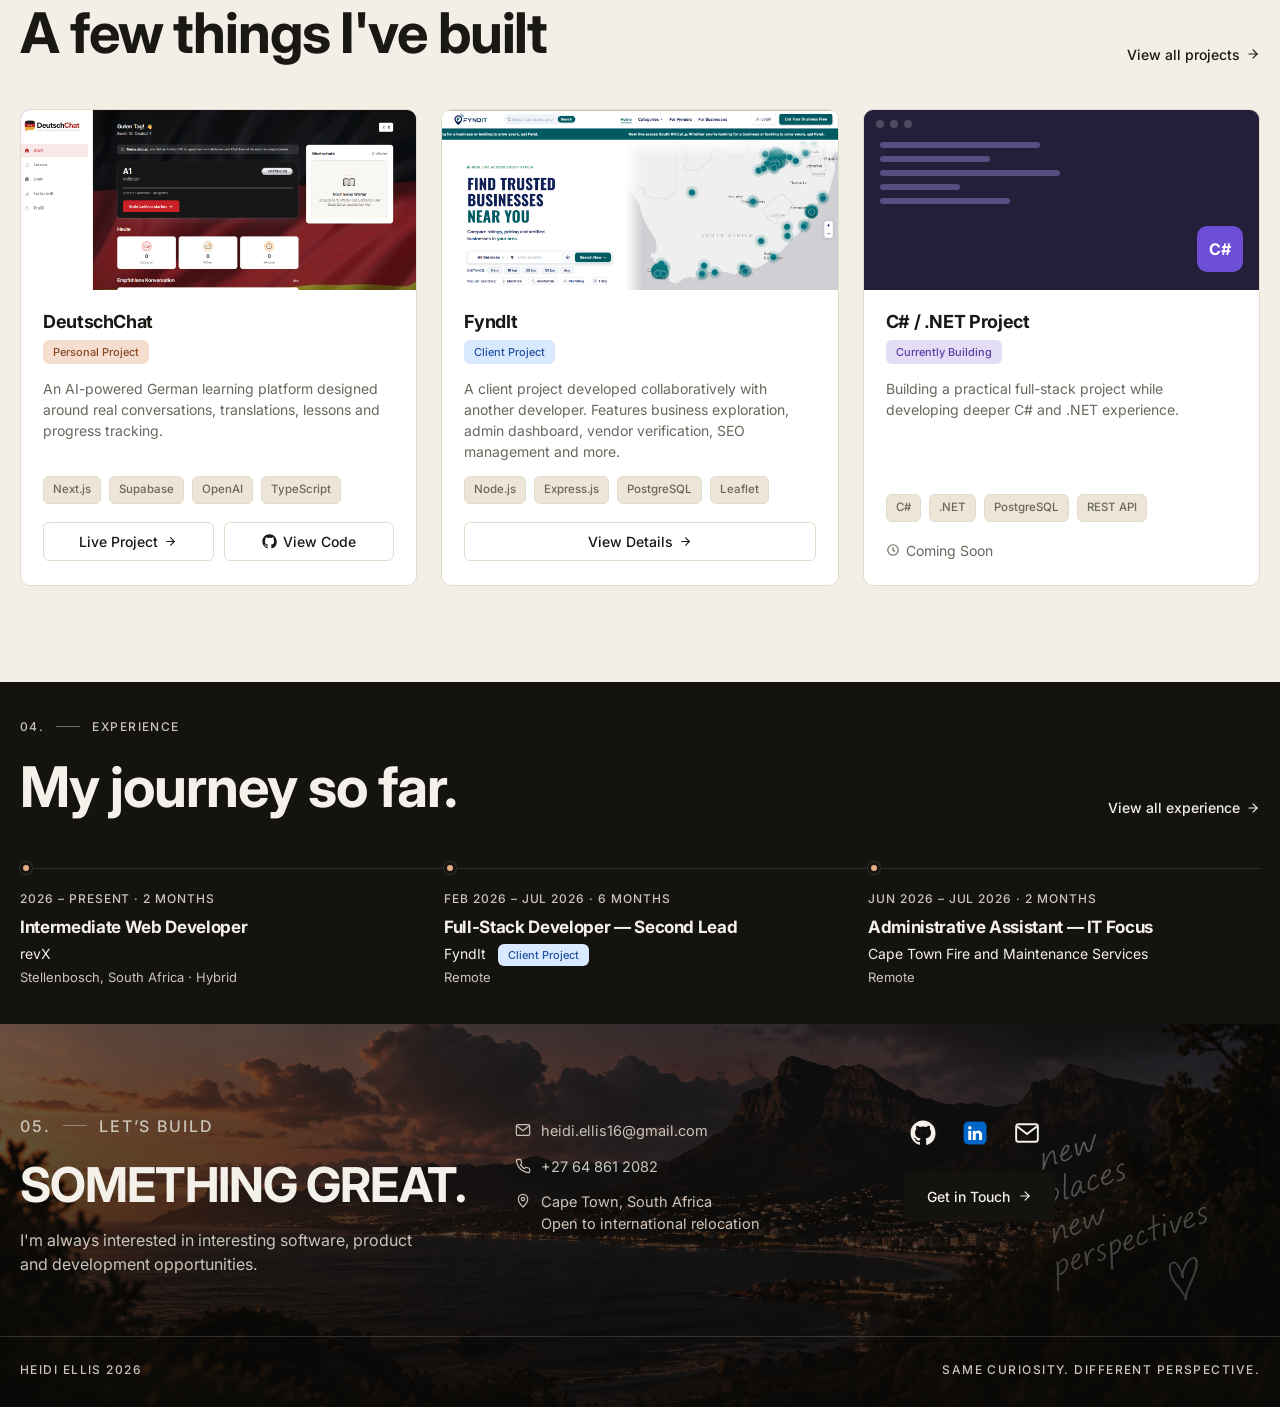
==== commit 467652ab: "links updated" ====
--- a/index.html
+++ b/index.html
@@ -190,13 +190,7 @@
 
       <article class="project-card">
         <div class="project-preview preview-deutschchat">
-          <div class="preview-topbar"><span></span><span></span><span></span></div>
-          <div class="preview-body">
-            <p class="preview-title">DeutschChat</p>
-            <p class="preview-sub">Practice. Learn. Speak.<br>Your German learning companion.</p>
-            <div class="chat-bubble">Hallo! 👋 Wie kann ich dir heute helfen?</div>
-            <div class="chat-input">Ich möchte Deutsch üben</div>
-          </div>
+          <img src="Assets/Images/Project Images/Screenshot 2026-09-13 164914.png" alt="DeutschChat dashboard with sidebar navigation, a German lesson, vocabulary tracker and suggested conversation">
         </div>
         <div class="project-body">
           <div class="project-title-row">
@@ -211,7 +205,7 @@
             <a href="#" class="link-arrow">Live Project
               <svg width="13" height="13" viewBox="0 0 24 24" fill="none" stroke="currentColor" stroke-width="2" stroke-linecap="round" stroke-linejoin="round"><path d="M5 12h14"/><path d="m12 5 7 7-7 7"/></svg>
             </a>
-            <a href="#" class="link-code">
+            <a href="https://github.com/EllisHeidi/DeutschChat" class="link-code" target="_blank" rel="noopener">
               <svg width="15" height="15" viewBox="0 0 24 24" fill="currentColor"><path d="M12 .5C5.65.5.5 5.65.5 12c0 5.08 3.29 9.39 7.86 10.91.57.1.78-.25.78-.55 0-.27-.01-1.17-.02-2.12-3.2.7-3.88-1.36-3.88-1.36-.52-1.34-1.28-1.69-1.28-1.69-1.05-.72.08-.7.08-.7 1.16.08 1.77 1.19 1.77 1.19 1.03 1.77 2.71 1.26 3.37.96.1-.75.4-1.26.73-1.55-2.55-.29-5.24-1.28-5.24-5.69 0-1.26.45-2.29 1.19-3.09-.12-.29-.52-1.46.11-3.05 0 0 .97-.31 3.18 1.18a11 11 0 0 1 5.8 0c2.2-1.49 3.17-1.18 3.17-1.18.64 1.59.24 2.76.12 3.05.74.8 1.19 1.83 1.19 3.09 0 4.42-2.69 5.39-5.25 5.68.41.36.78 1.07.78 2.16 0 1.56-.01 2.82-.01 3.2 0 .3.2.66.79.55A10.52 10.52 0 0 0 23.5 12C23.5 5.65 18.35.5 12 .5Z"/></svg>
               View Code
             </a>
@@ -221,15 +215,7 @@
 
       <article class="project-card">
         <div class="project-preview preview-fyndit">
-          <div class="preview-topbar"><span></span><span></span><span></span></div>
-          <div class="preview-body preview-body-split">
-            <div class="preview-sidebar">
-              <span></span><span></span><span></span><span></span><span></span>
-            </div>
-            <div class="preview-map">
-              <svg width="26" height="26" viewBox="0 0 24 24" fill="none" stroke="currentColor" stroke-width="1.8"><path d="M12 21s7-6.5 7-12a7 7 0 1 0-14 0c0 5.5 7 12 7 12Z"/><circle cx="12" cy="9" r="2.5"/></svg>
-            </div>
-          </div>
+          <img src="Assets/Images/Project Images/Screenshot 2026-09-13 164105.png" alt="FyndIt homepage showing a map of verified businesses across South Africa">
         </div>
         <div class="project-body">
           <div class="project-title-row">
@@ -243,10 +229,6 @@
           <div class="project-links">
             <a href="#" class="link-arrow">View Details
               <svg width="13" height="13" viewBox="0 0 24 24" fill="none" stroke="currentColor" stroke-width="2" stroke-linecap="round" stroke-linejoin="round"><path d="M5 12h14"/><path d="m12 5 7 7-7 7"/></svg>
-            </a>
-            <a href="#" class="link-code">
-              <svg width="15" height="15" viewBox="0 0 24 24" fill="currentColor"><path d="M12 .5C5.65.5.5 5.65.5 12c0 5.08 3.29 9.39 7.86 10.91.57.1.78-.25.78-.55 0-.27-.01-1.17-.02-2.12-3.2.7-3.88-1.36-3.88-1.36-.52-1.34-1.28-1.69-1.28-1.69-1.05-.72.08-.7.08-.7 1.16.08 1.77 1.19 1.77 1.19 1.03 1.77 2.71 1.26 3.37.96.1-.75.4-1.26.73-1.55-2.55-.29-5.24-1.28-5.24-5.69 0-1.26.45-2.29 1.19-3.09-.12-.29-.52-1.46.11-3.05 0 0 .97-.31 3.18 1.18a11 11 0 0 1 5.8 0c2.2-1.49 3.17-1.18 3.17-1.18.64 1.59.24 2.76.12 3.05.74.8 1.19 1.83 1.19 3.09 0 4.42-2.69 5.39-5.25 5.68.41.36.78 1.07.78 2.16 0 1.56-.01 2.82-.01 3.2 0 .3.2.66.79.55A10.52 10.52 0 0 0 23.5 12C23.5 5.65 18.35.5 12 .5Z"/></svg>
-              View Code
             </a>
           </div>
         </div>
--- a/css/style.css
+++ b/css/style.css
@@ -482,6 +482,12 @@
   height: 180px;
   position: relative;
   overflow: hidden;
+}
+.project-preview img {
+  width: 100%;
+  height: 100%;
+  object-fit: cover;
+  object-position: top;
 }
 .preview-topbar {
   display: flex;
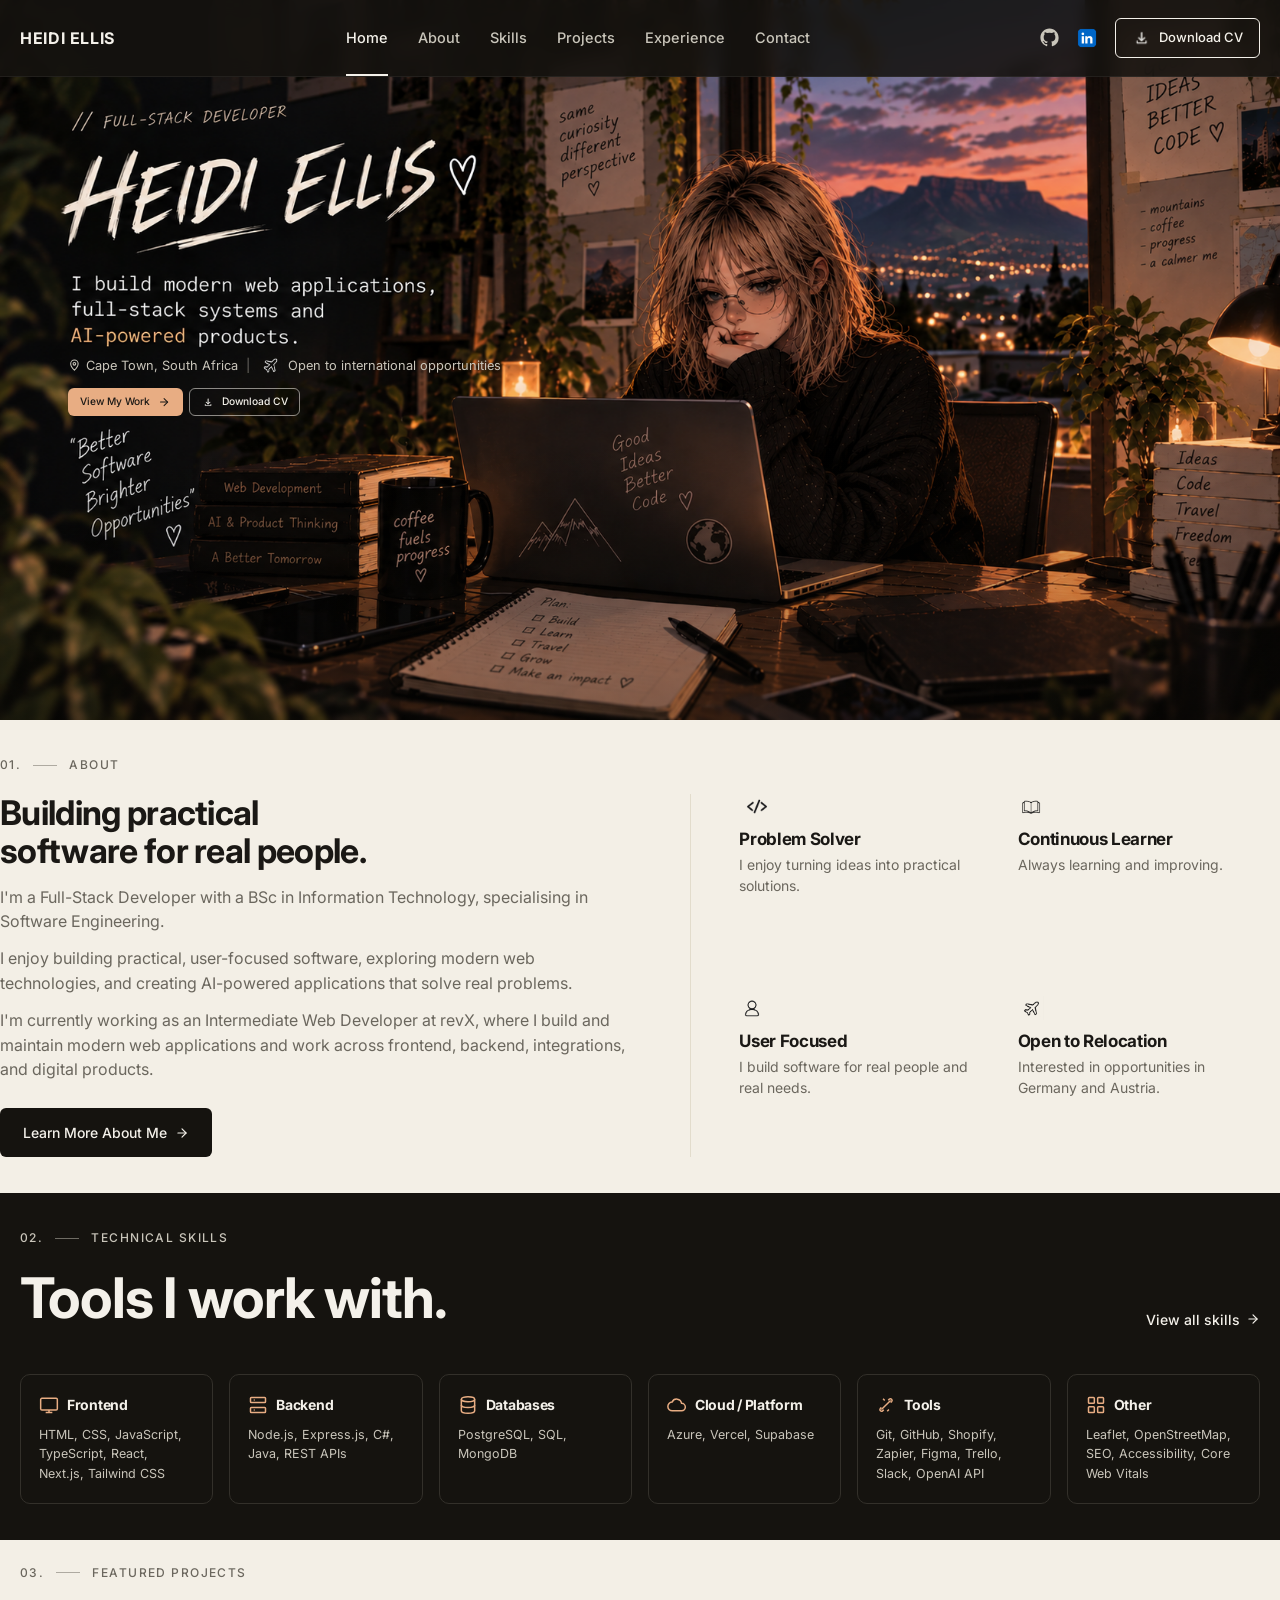
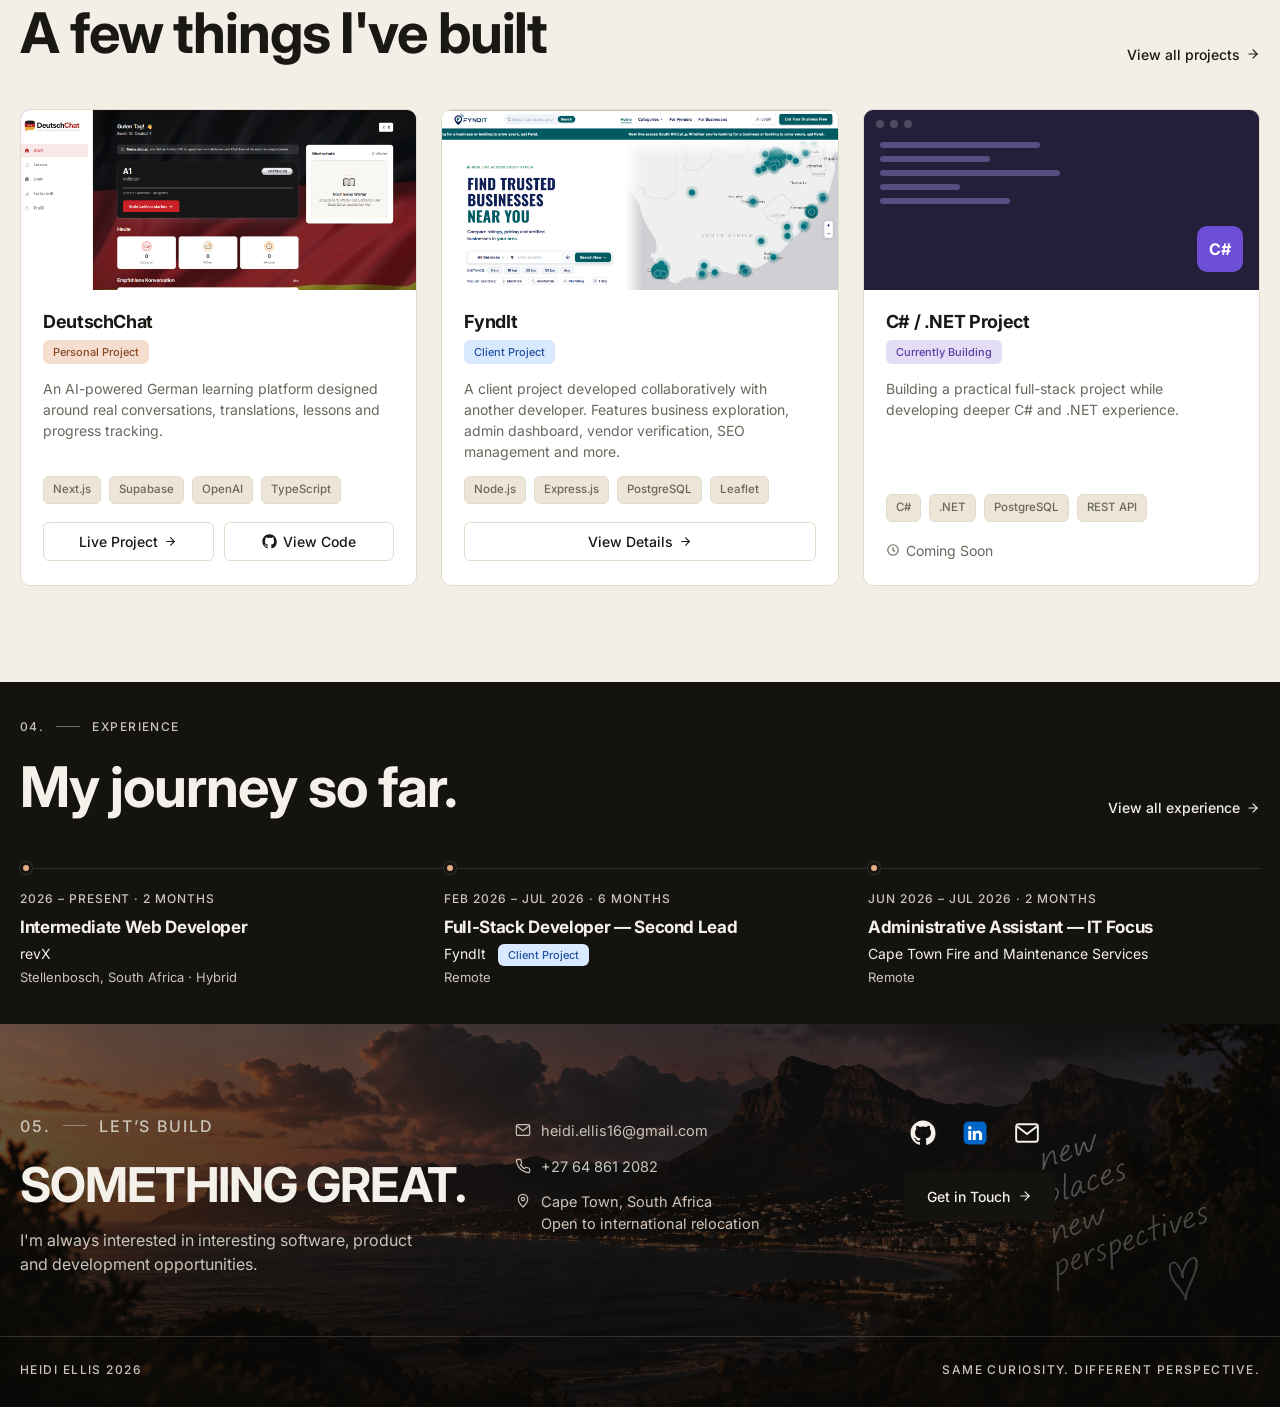
==== commit 40af7ee3: "Sills page started" ====
--- a/index.html
+++ b/index.html
@@ -19,7 +19,7 @@
     <nav class="nav-links" id="navLinks">
       <a href="#top" class="active">Home</a>
       <a href="about.html">About</a>
-      <a href="#skills">Skills</a>
+      <a href="skills.html">Skills</a>
       <a href="#projects">Projects</a>
       <a href="#experience">Experience</a>
       <a href="#contact">Contact</a>
--- a/css/style.css
+++ b/css/style.css
@@ -1072,3 +1072,261 @@
   .outside-grid { grid-template-columns: 1fr 1fr; }
   .outside-card { aspect-ratio: 1; }
 }
+
+/* ---------- Skills page ---------- */
+.skills-page { background: var(--dark); color: var(--text-light); padding: 110px 0 40px; }
+
+.eyebrow-slash {
+  font-family: 'Inter', sans-serif;
+  font-size: 12px;
+  font-weight: 500;
+  letter-spacing: 0.12em;
+  color: var(--text-light-muted);
+  margin-bottom: 16px;
+}
+.skills-main h1 { font-size: clamp(32px, 4vw, 48px); margin-bottom: 14px; }
+.skills-intro { color: var(--text-light-muted); line-height: 1.6; max-width: 52ch; margin-bottom: 40px; }
+
+.skills-page-grid {
+  display: grid;
+  grid-template-columns: 2fr 0.9fr;
+  gap: 56px;
+}
+.skills-sidebar {
+  border-left: 1px solid var(--border-dark);
+  padding-left: 40px;
+}
+
+.skill-cat {
+  padding: 28px 0;
+  border-top: 1px solid var(--border-dark);
+}
+.skills-main .skill-cat:first-of-type { border-top: none; padding-top: 0; }
+.skill-cat-head {
+  display: flex;
+  align-items: baseline;
+  justify-content: space-between;
+  gap: 16px;
+  flex-wrap: wrap;
+  margin-bottom: 22px;
+}
+.skill-cat-num {
+  display: flex;
+  align-items: center;
+  gap: 12px;
+  font-family: 'Inter', sans-serif;
+  font-size: 13px;
+  font-weight: 600;
+  letter-spacing: 0.1em;
+  color: var(--text-light);
+}
+.skill-cat-tag {
+  font-size: 11px;
+  font-weight: 500;
+  letter-spacing: 0.1em;
+  text-transform: uppercase;
+  color: var(--text-light-muted);
+  white-space: nowrap;
+}
+
+.skill-badges { display: flex; flex-wrap: wrap; gap: 20px 18px; }
+.skill-badge {
+  display: flex;
+  flex-direction: column;
+  align-items: center;
+  gap: 8px;
+  width: 76px;
+  text-align: center;
+}
+.skill-badge span { font-size: 11.5px; color: var(--text-light-muted); line-height: 1.3; }
+.skill-badge-icon {
+  width: 48px;
+  height: 48px;
+  border-radius: 10px;
+  display: flex;
+  align-items: center;
+  justify-content: center;
+  color: #fff;
+  font-family: 'Inter', sans-serif;
+  font-size: 12px;
+  font-weight: 700;
+  flex-shrink: 0;
+}
+.skill-badge-inline {
+  width: auto;
+  gap: 0;
+}
+.skill-badge-icon-img {
+  width: 96px;
+  height: 96px;
+  flex-direction: column;
+  gap: 9px;
+  background: #1a1815;
+  border: 1px solid var(--border-dark);
+  padding: 14px 8px;
+}
+.skill-badge-icon-img img {
+  width: 40px;
+  height: 40px;
+  object-fit: contain;
+}
+.skill-badge-icon-img span {
+  font-size: 12.5px;
+  color: var(--text-light-muted);
+  line-height: 1.2;
+}
+.flag-icon { display: flex; flex-direction: column; overflow: hidden; }
+.flag-icon span { flex: 1; width: 100%; }
+.flag-icon span:nth-child(1) { background: #000; }
+.flag-icon span:nth-child(2) { background: #DD0000; }
+.flag-icon span:nth-child(3) { background: #FFCE00; }
+
+.skill-cat-row {
+  display: flex;
+  align-items: flex-start;
+  justify-content: space-between;
+  gap: 32px;
+  flex-wrap: wrap;
+}
+.skills-quote {
+  font-family: 'Cormorant Garamond', serif;
+  font-style: italic;
+  flex-shrink: 0;
+}
+.skills-quote p { font-size: 19px; font-weight: 600; line-height: 1.35; color: var(--text-light); margin-bottom: 8px; }
+.skills-quote cite {
+  font-family: 'Cormorant Garamond', serif;
+  font-style: italic;
+  font-size: 22px;
+  color: var(--text-light-muted);
+}
+
+.soft-skills-list { display: flex; flex-wrap: wrap; gap: 12px; }
+.soft-skill-pill {
+  padding: 9px 20px;
+  border: 1px solid var(--border-dark);
+  border-radius: 999px;
+  font-size: 13.5px;
+  font-weight: 500;
+  color: var(--text-light);
+  background: rgba(255,255,255,0.03);
+}
+
+.sidebar-note-top,
+.skills-sidebar .note {
+  color: var(--text-light-muted);
+  margin-bottom: 20px;
+}
+.sidebar-photo {
+  aspect-ratio: 4 / 3;
+  border-radius: var(--radius);
+  overflow: hidden;
+  margin-bottom: 16px;
+}
+.sidebar-photo img { width: 100%; height: 100%; object-fit: cover; display: block; }
+
+.sidebar-heading { font-size: 20px; margin: 28px 0 12px; }
+.sidebar-text { font-size: 14px; color: var(--text-light-muted); line-height: 1.6; margin-bottom: 20px; }
+
+.icon-list { display: flex; flex-direction: column; gap: 12px; margin-bottom: 24px; }
+.icon-list li {
+  display: flex;
+  align-items: center;
+  gap: 10px;
+  font-size: 13.5px;
+  color: var(--text-light-muted);
+}
+.icon-list svg { color: var(--peach); flex-shrink: 0; }
+
+.sticky-note {
+  background: #e9dfc4;
+  color: #1a1815;
+  border-radius: 4px;
+  padding: 18px 20px;
+  transform: rotate(-1.5deg);
+  box-shadow: 0 10px 20px rgba(0,0,0,0.25);
+  margin-bottom: 22px;
+}
+.sticky-label { font-size: 11px; font-weight: 700; letter-spacing: 0.1em; text-transform: uppercase; margin-bottom: 8px; color: #6b4f1d; }
+.sticky-text {
+  display: flex;
+  align-items: center;
+  gap: 8px;
+  font-family: 'Cormorant Garamond', serif;
+  font-style: italic;
+  font-size: 18px;
+  font-weight: 600;
+}
+.sticky-text img { filter: invert(1) brightness(0.3); }
+
+.check-list { display: flex; flex-direction: column; gap: 10px; margin-top: 20px; }
+.check-list li { display: flex; align-items: center; gap: 10px; font-size: 13.5px; color: var(--text-light-muted); }
+.check-box {
+  width: 18px; height: 18px;
+  border-radius: 4px;
+  background: var(--peach);
+  color: var(--dark);
+  font-size: 11px;
+  font-weight: 700;
+  display: flex;
+  align-items: center;
+  justify-content: center;
+  flex-shrink: 0;
+}
+
+.skills-footer {
+  background: var(--dark);
+  color: var(--text-light-muted);
+  border-top: 1px solid var(--border-dark);
+  padding: 28px 0;
+}
+.skills-footer-grid {
+  display: flex;
+  align-items: center;
+  justify-content: space-between;
+  gap: 24px;
+  flex-wrap: wrap;
+}
+.skills-footer-brand p { font-size: 13px; margin: 0; }
+.skills-footer-name { font-weight: 700; letter-spacing: 0.06em; color: var(--text-light); margin-bottom: 4px !important; }
+.skills-footer-socials { display: flex; align-items: center; gap: 16px; color: var(--text-light-muted); }
+.skills-footer-socials a { display: flex; transition: color 0.15s ease; }
+.skills-footer-socials a:hover { color: var(--text-light); }
+.skills-footer-cta { font-size: 14px; color: var(--text-light-muted); }
+.skills-footer-cta:hover { color: var(--text-light); }
+
+@media (max-width: 1024px) {
+  .skills-page-grid { grid-template-columns: 1fr; }
+  .skills-sidebar { border-left: none; padding-left: 0; border-top: 1px solid var(--border-dark); padding-top: 32px; margin-top: 12px; }
+  .sidebar-photo { max-width: 420px; }
+}
+@media (max-width: 640px) {
+  .skill-badges { gap: 16px 14px; }
+  .skill-badge { width: 66px; }
+  .skill-badge-icon { width: 42px; height: 42px; }
+  .skill-cat-row { flex-direction: column; }
+  .skills-footer-grid { flex-direction: column; align-items: flex-start; text-align: left; }
+
+  .skill-badges-carousel {
+    flex-wrap: nowrap;
+    overflow-x: auto;
+    scroll-snap-type: x mandatory;
+    -webkit-overflow-scrolling: touch;
+    scrollbar-width: none;
+    margin: 0 -20px;
+    padding: 0 20px 6px 28px;
+    scroll-padding-left: 28px;
+    gap: 16px;
+  }
+  .skill-badges-carousel::-webkit-scrollbar { display: none; }
+  .skill-badges-carousel .skill-badge-inline {
+    width: auto;
+    flex: 0 0 auto;
+    scroll-snap-align: start;
+  }
+  .skill-badges-carousel .skill-badge-icon-img {
+    width: 96px;
+    height: 96px;
+  }
+  .skills-main, .skills-page-grid { min-width: 0; }
+}
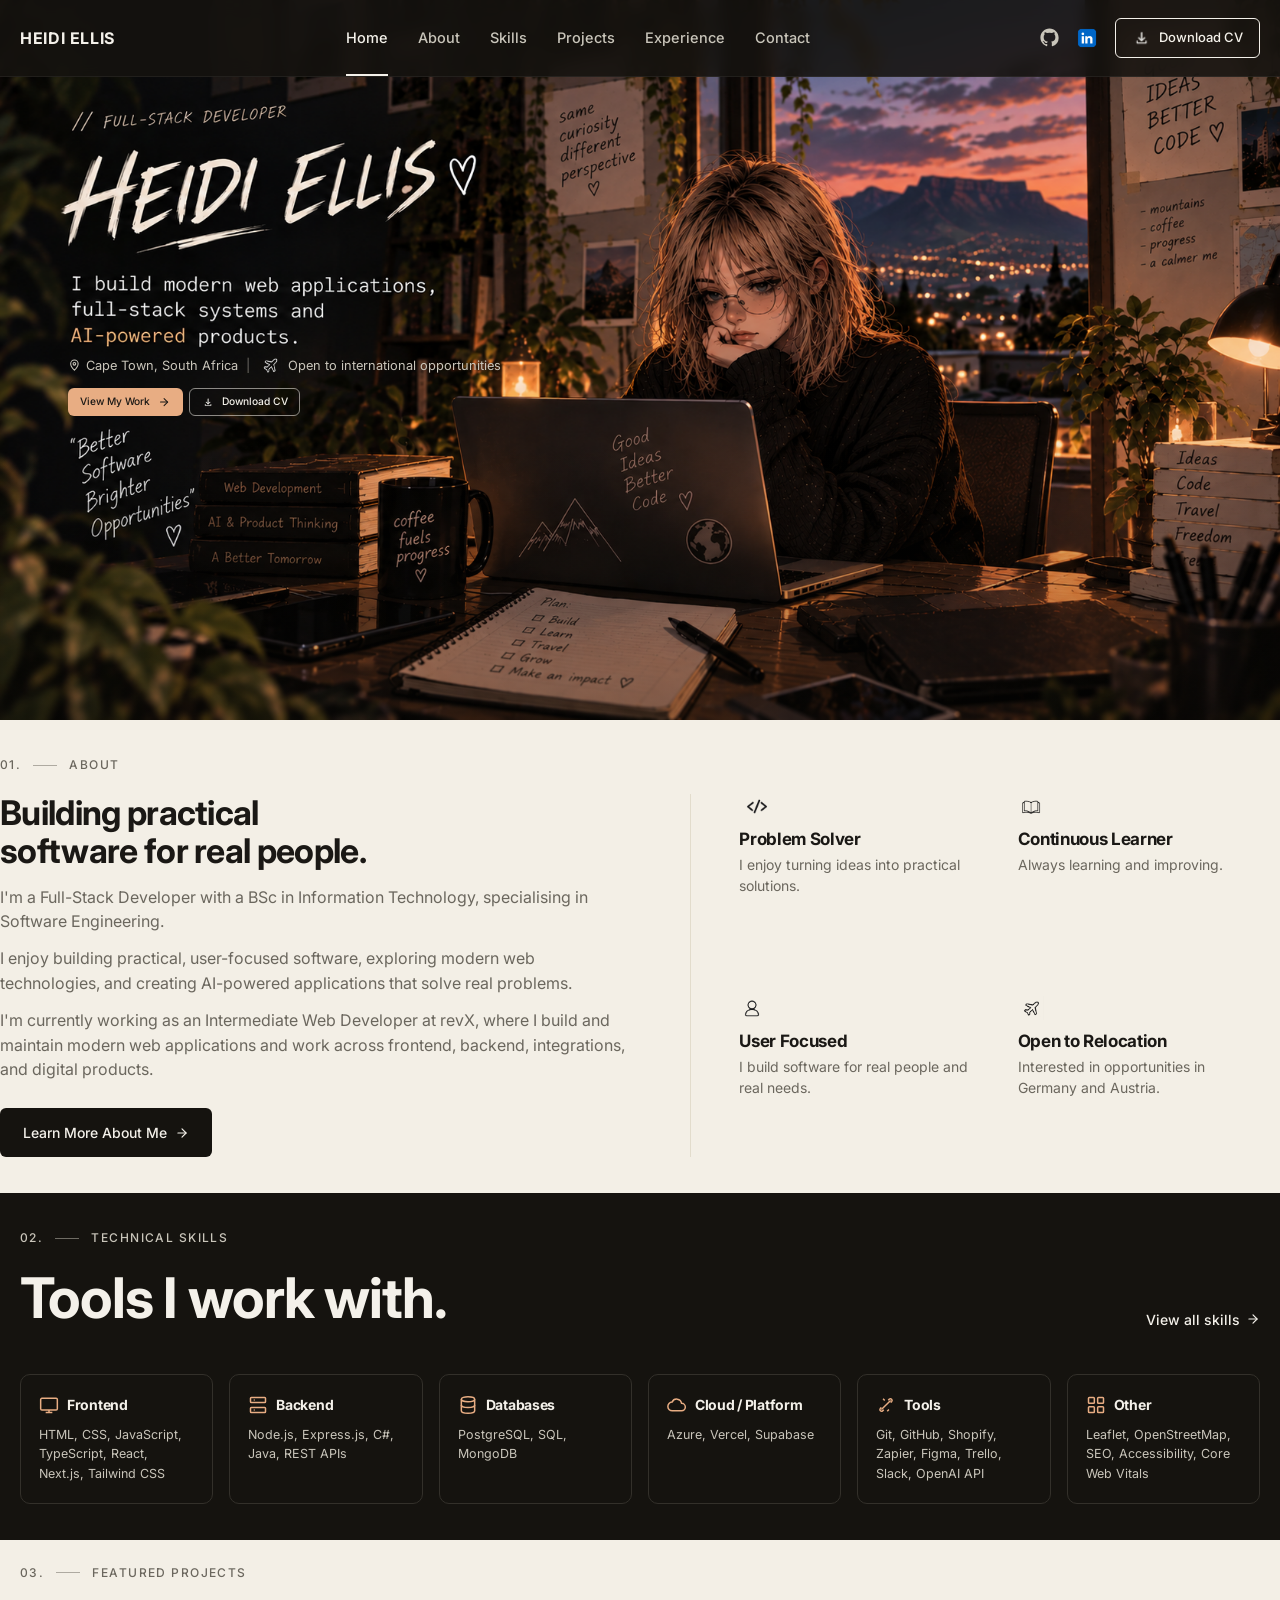
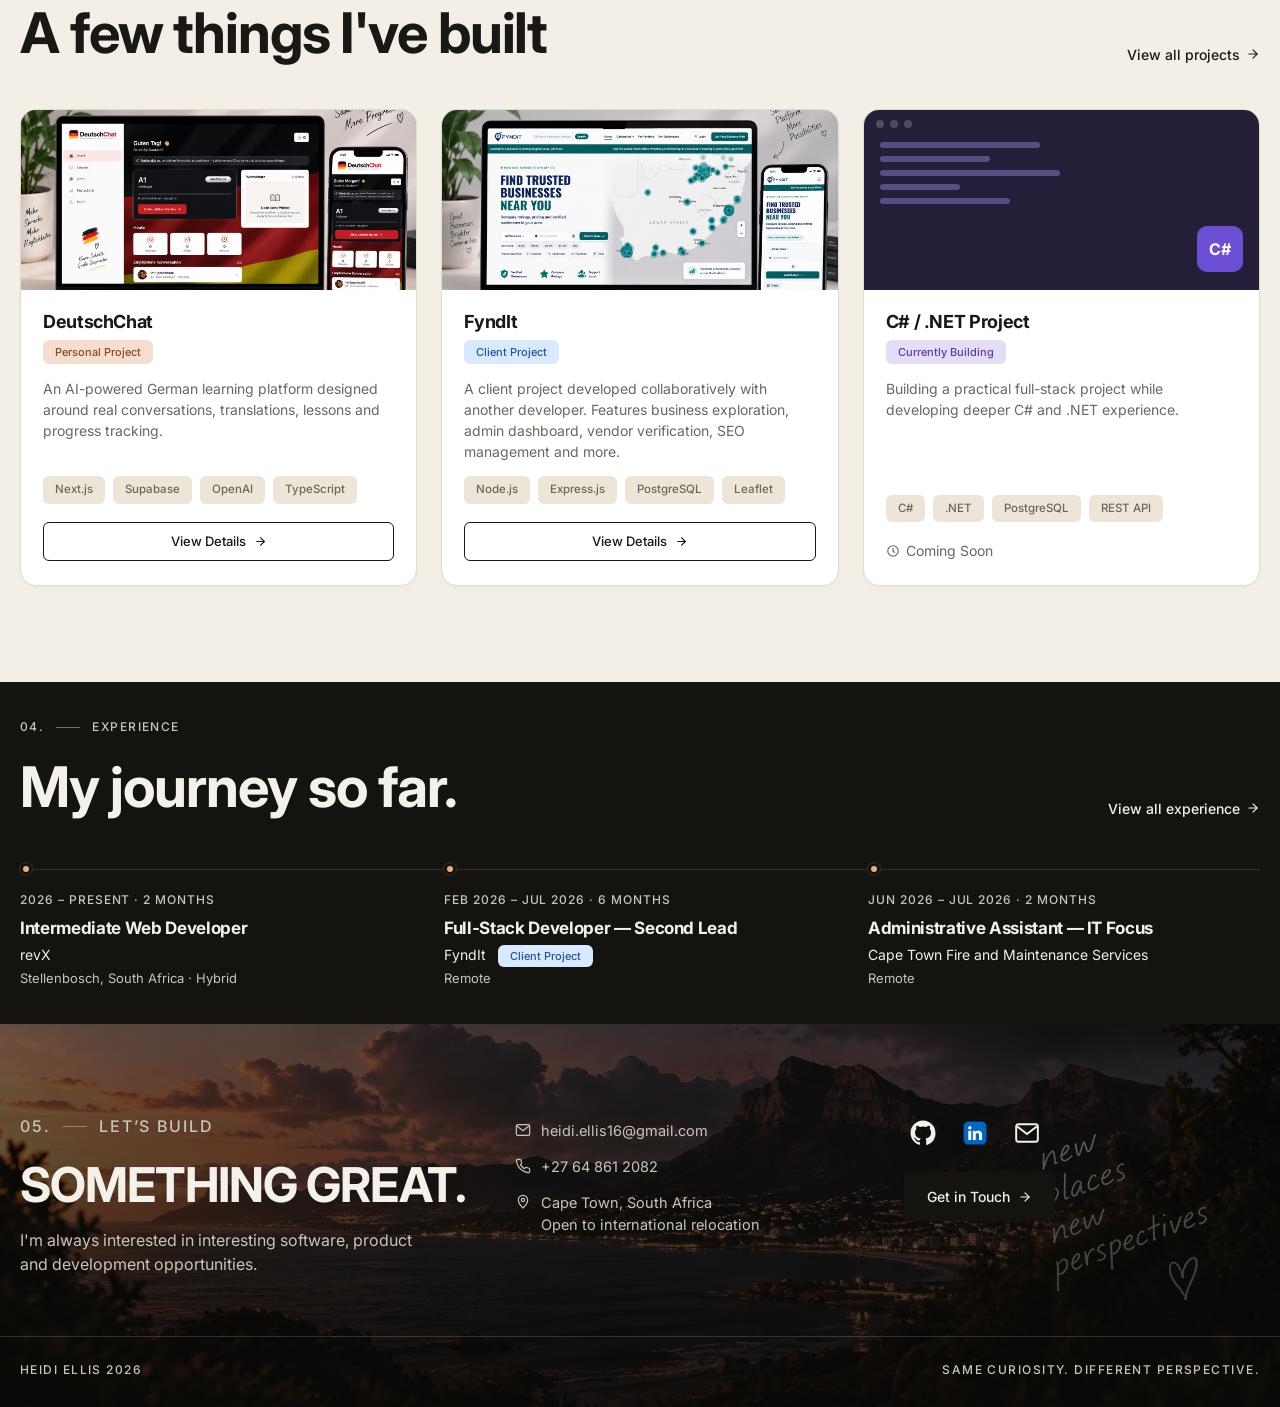
==== commit 550a5877: "almost done :)" ====
--- a/index.html
+++ b/index.html
@@ -20,16 +20,16 @@
       <a href="#top" class="active">Home</a>
       <a href="about.html">About</a>
       <a href="skills.html">Skills</a>
-      <a href="#projects">Projects</a>
-      <a href="#experience">Experience</a>
-      <a href="#contact">Contact</a>
+      <a href="projects.html">Projects</a>
+      <a href="experience.html">Experience</a>
+      <a href="contact.html">Contact</a>
     </nav>
 
     <div class="nav-actions">
       <a href="#" class="icon-link" aria-label="GitHub" target="_blank" rel="noopener">
         <svg width="19" height="19" viewBox="0 0 24 24" fill="currentColor"><path d="M12 .5C5.65.5.5 5.65.5 12c0 5.08 3.29 9.39 7.86 10.91.57.1.78-.25.78-.55 0-.27-.01-1.17-.02-2.12-3.2.7-3.88-1.36-3.88-1.36-.52-1.34-1.28-1.69-1.28-1.69-1.05-.72.08-.7.08-.7 1.16.08 1.77 1.19 1.77 1.19 1.03 1.77 2.71 1.26 3.37.96.1-.75.4-1.26.73-1.55-2.55-.29-5.24-1.28-5.24-5.69 0-1.26.45-2.29 1.19-3.09-.12-.29-.52-1.46.11-3.05 0 0 .97-.31 3.18 1.18a11 11 0 0 1 5.8 0c2.2-1.49 3.17-1.18 3.17-1.18.64 1.59.24 2.76.12 3.05.74.8 1.19 1.83 1.19 3.09 0 4.42-2.69 5.39-5.25 5.68.41.36.78 1.07.78 2.16 0 1.56-.01 2.82-.01 3.2 0 .3.2.66.79.55A10.52 10.52 0 0 0 23.5 12C23.5 5.65 18.35.5 12 .5Z"/></svg>
       </a>
-      <a href="#" class="icon-link" aria-label="LinkedIn" target="_blank" rel="noopener">
+      <a href="https://www.linkedin.com/in/heidi-ellis-011aa1264/" class="icon-link" aria-label="LinkedIn" target="_blank" rel="noopener">
         <img src="Assets/Images/Icons/linked in logo.webp" alt="LinkedIn" width="24" height="24" class="linkedin-icon">
       </a>
       <a href="Assets/CV/Heidi-Ellis-CV.pdf" class="btn btn-rect-outline btn-small" download>
@@ -87,7 +87,7 @@
         <p>I'm a Full-Stack Developer with a BSc in Information Technology, specialising in Software Engineering.</p>
         <p>I enjoy building practical, user-focused software, exploring modern web technologies, and creating AI-powered applications that solve real problems.</p>
         <p>I'm currently working as an Intermediate Web Developer at revX, where I build and maintain modern web applications and work across frontend, backend, integrations, and digital products.</p>
-        <a href="#contact" class="btn btn-dark">
+        <a href="about.html" class="btn btn-dark">
           Learn More About Me
           <svg width="14" height="14" viewBox="0 0 24 24" fill="none" stroke="currentColor" stroke-width="2" stroke-linecap="round" stroke-linejoin="round"><path d="M5 12h14"/><path d="m12 5 7 7-7 7"/></svg>
         </a>
@@ -124,7 +124,7 @@
     <p class="eyebrow eyebrow-light">02. <span class="eyebrow-line"></span> TECHNICAL SKILLS</p>
     <div class="skills-title-row">
       <h2 class="section-title">Tools I work with.</h2>
-      <a href="#" class="link-arrow">View all skills
+      <a href="skills.html" class="link-arrow">View all skills
         <svg width="14" height="14" viewBox="0 0 24 24" fill="none" stroke="currentColor" stroke-width="2" stroke-linecap="round" stroke-linejoin="round"><path d="M5 12h14"/><path d="m12 5 7 7-7 7"/></svg>
       </a>
     </div>
@@ -181,7 +181,7 @@
     <p class="eyebrow">03. <span class="eyebrow-line"></span> FEATURED PROJECTS</p>
     <div class="projects-head">
       <h2 class="section-title">A few things I've built</h2>
-      <a href="#" class="link-arrow">View all projects
+      <a href="projects.html" class="link-arrow">View all projects
         <svg width="14" height="14" viewBox="0 0 24 24" fill="none" stroke="currentColor" stroke-width="2" stroke-linecap="round" stroke-linejoin="round"><path d="M5 12h14"/><path d="m12 5 7 7-7 7"/></svg>
       </a>
     </div>
@@ -202,12 +202,8 @@
             <span>Next.js</span><span>Supabase</span><span>OpenAI</span><span>TypeScript</span>
           </div>
           <div class="project-links">
-            <a href="#" class="link-arrow">Live Project
+            <a href="project-deutschchat.html" class="btn btn-outline-dark btn-small">View Details
               <svg width="13" height="13" viewBox="0 0 24 24" fill="none" stroke="currentColor" stroke-width="2" stroke-linecap="round" stroke-linejoin="round"><path d="M5 12h14"/><path d="m12 5 7 7-7 7"/></svg>
-            </a>
-            <a href="https://github.com/EllisHeidi/DeutschChat" class="link-code" target="_blank" rel="noopener">
-              <svg width="15" height="15" viewBox="0 0 24 24" fill="currentColor"><path d="M12 .5C5.65.5.5 5.65.5 12c0 5.08 3.29 9.39 7.86 10.91.57.1.78-.25.78-.55 0-.27-.01-1.17-.02-2.12-3.2.7-3.88-1.36-3.88-1.36-.52-1.34-1.28-1.69-1.28-1.69-1.05-.72.08-.7.08-.7 1.16.08 1.77 1.19 1.77 1.19 1.03 1.77 2.71 1.26 3.37.96.1-.75.4-1.26.73-1.55-2.55-.29-5.24-1.28-5.24-5.69 0-1.26.45-2.29 1.19-3.09-.12-.29-.52-1.46.11-3.05 0 0 .97-.31 3.18 1.18a11 11 0 0 1 5.8 0c2.2-1.49 3.17-1.18 3.17-1.18.64 1.59.24 2.76.12 3.05.74.8 1.19 1.83 1.19 3.09 0 4.42-2.69 5.39-5.25 5.68.41.36.78 1.07.78 2.16 0 1.56-.01 2.82-.01 3.2 0 .3.2.66.79.55A10.52 10.52 0 0 0 23.5 12C23.5 5.65 18.35.5 12 .5Z"/></svg>
-              View Code
             </a>
           </div>
         </div>
@@ -227,7 +223,7 @@
             <span>Node.js</span><span>Express.js</span><span>PostgreSQL</span><span>Leaflet</span>
           </div>
           <div class="project-links">
-            <a href="#" class="link-arrow">View Details
+            <a href="project-fyndit.html" class="btn btn-outline-dark btn-small">View Details
               <svg width="13" height="13" viewBox="0 0 24 24" fill="none" stroke="currentColor" stroke-width="2" stroke-linecap="round" stroke-linejoin="round"><path d="M5 12h14"/><path d="m12 5 7 7-7 7"/></svg>
             </a>
           </div>
@@ -271,7 +267,7 @@
     <p class="eyebrow eyebrow-light">04. <span class="eyebrow-line"></span> EXPERIENCE</p>
     <div class="experience-head">
       <h2 class="section-title">My journey so far.</h2>
-      <a href="#" class="link-arrow">View all experience
+      <a href="experience.html" class="link-arrow">View all experience
         <svg width="14" height="14" viewBox="0 0 24 24" fill="none" stroke="currentColor" stroke-width="2" stroke-linecap="round" stroke-linejoin="round"><path d="M5 12h14"/><path d="m12 5 7 7-7 7"/></svg>
       </a>
     </div>
@@ -334,7 +330,7 @@
           <a href="#" aria-label="GitHub" target="_blank" rel="noopener">
             <svg width="26" height="26" viewBox="0 0 24 24" fill="currentColor"><path d="M12 .5C5.65.5.5 5.65.5 12c0 5.08 3.29 9.39 7.86 10.91.57.1.78-.25.78-.55 0-.27-.01-1.17-.02-2.12-3.2.7-3.88-1.36-3.88-1.36-.52-1.34-1.28-1.69-1.28-1.69-1.05-.72.08-.7.08-.7 1.16.08 1.77 1.19 1.77 1.19 1.03 1.77 2.71 1.26 3.37.96.1-.75.4-1.26.73-1.55-2.55-.29-5.24-1.28-5.24-5.69 0-1.26.45-2.29 1.19-3.09-.12-.29-.52-1.46.11-3.05 0 0 .97-.31 3.18 1.18a11 11 0 0 1 5.8 0c2.2-1.49 3.17-1.18 3.17-1.18.64 1.59.24 2.76.12 3.05.74.8 1.19 1.83 1.19 3.09 0 4.42-2.69 5.39-5.25 5.68.41.36.78 1.07.78 2.16 0 1.56-.01 2.82-.01 3.2 0 .3.2.66.79.55A10.52 10.52 0 0 0 23.5 12C23.5 5.65 18.35.5 12 .5Z"/></svg>
           </a>
-          <a href="#" aria-label="LinkedIn" target="_blank" rel="noopener">
+          <a href="https://www.linkedin.com/in/heidi-ellis-011aa1264/" aria-label="LinkedIn" target="_blank" rel="noopener">
             <img src="Assets/Images/Icons/linked in logo.webp" alt="LinkedIn" width="30" height="30" class="linkedin-icon">
           </a>
           <a href="mailto:heidi.ellis16@gmail.com" aria-label="Email">
--- a/css/style.css
+++ b/css/style.css
@@ -472,10 +472,16 @@
   background: #fff;
   border: 1px solid var(--border-light);
   color: var(--text-dark);
-  border-radius: var(--radius);
+  border-radius: 16px;
   overflow: hidden;
   display: flex;
   flex-direction: column;
+  box-shadow: 0 1px 3px rgba(26,24,21,0.04);
+  transition: box-shadow 0.2s ease, transform 0.2s ease;
+}
+.project-card:hover {
+  box-shadow: 0 12px 28px rgba(26,24,21,0.09);
+  transform: translateY(-2px);
 }
 
 .project-preview {
@@ -504,6 +510,7 @@
   background: linear-gradient(155deg, #7c6fd6, #a794f0);
   color: #fff;
 }
+.preview-deutschchat img, .preview-fyndit img { object-position: center 20%; }
 .preview-body { padding: 4px 16px 16px; }
 .preview-title { font-family: 'Inter', sans-serif; font-weight: 700; font-size: 15px; margin-bottom: 4px; }
 .preview-sub { font-size: 11px; opacity: 0.85; margin-bottom: 10px; line-height: 1.35; }
@@ -578,7 +585,7 @@
 .badge {
   font-size: 11px;
   font-weight: 500;
-  padding: 4px 10px;
+  padding: 4px 12px;
   border-radius: 6px;
   white-space: nowrap;
 }
@@ -595,20 +602,20 @@
   font-family: 'Inter', sans-serif;
   font-weight: 500;
   background: var(--cream-2);
-  border: 1px solid var(--border-light);
-  padding: 4px 9px;
+  padding: 5px 12px;
   border-radius: 6px;
   color: var(--text-muted);
 }
 
 .project-links { display: flex; flex-wrap: wrap; align-items: center; gap: 10px; padding-top: 4px; }
+.project-links .btn { width: 100%; justify-content: center; }
 .project-links .link-arrow,
 .project-links .link-code {
   flex: 1 1 0%;
   justify-content: center;
   border: 1px solid var(--border-light);
   border-radius: 6px;
-  padding: 8px 14px;
+  padding: 9px 14px;
 }
 .project-links .link-arrow:hover,
 .project-links .link-code:hover {
@@ -1074,7 +1081,21 @@
 }
 
 /* ---------- Skills page ---------- */
-.skills-page { background: var(--dark); color: var(--text-light); padding: 110px 0 40px; }
+.skills-page {
+  background:
+    linear-gradient(rgba(10,9,8,0.65), rgba(10,9,8,0.65)),
+    url("../Assets/Images/skills page background.png") center top / cover no-repeat fixed;
+  color: var(--text-light);
+  padding: 110px 0 40px;
+}
+@media (min-width: 1025px) {
+  .skills-page {
+    background:
+      linear-gradient(to right, transparent 35%, rgba(10,9,8,0.8) 100%),
+      linear-gradient(rgba(10,9,8,0.65), rgba(10,9,8,0.65)),
+      url("../Assets/Images/skills page background.png") center top / cover no-repeat fixed;
+  }
+}
 
 .eyebrow-slash {
   font-family: 'Inter', sans-serif;
@@ -1205,7 +1226,7 @@
 .soft-skill-pill {
   padding: 9px 20px;
   border: 1px solid var(--border-dark);
-  border-radius: 999px;
+  border-radius: 6px;
   font-size: 13.5px;
   font-weight: 500;
   color: var(--text-light);
@@ -1273,6 +1294,10 @@
   justify-content: center;
   flex-shrink: 0;
 }
+.check-box-empty {
+  background: transparent;
+  border: 1.5px solid var(--border-dark);
+}
 
 .skills-footer {
   background: var(--dark);
@@ -1305,6 +1330,7 @@
   .skill-badge { width: 66px; }
   .skill-badge-icon { width: 42px; height: 42px; }
   .skill-cat-row { flex-direction: column; }
+  .skill-cat-row .skill-badges-carousel { min-width: 0; }
   .skills-footer-grid { flex-direction: column; align-items: flex-start; text-align: left; }
 
   .skill-badges-carousel {
@@ -1330,3 +1356,697 @@
   }
   .skills-main, .skills-page-grid { min-width: 0; }
 }
+
+/* ---------- Projects page ---------- */
+.projects-page-hero {
+  background: transparent;
+  color: var(--text-dark);
+  padding: 150px 0 56px;
+  position: relative;
+  z-index: 1;
+}
+.projects-page-hero .container { text-align: center; }
+.projects-page-hero h1 { margin-bottom: 16px; }
+.projects-page-intro {
+  color: var(--text-dark);
+  line-height: 1.6;
+  max-width: 52ch;
+  margin: 0 auto 32px;
+}
+.projects-page-actions { display: flex; gap: 14px; flex-wrap: wrap; justify-content: center; }
+.projects-page-actions .btn { border-radius: 6px; padding: 12px 22px; }
+
+.projects-filter-bar {
+  display: flex;
+  align-items: center;
+  justify-content: space-between;
+  gap: 20px;
+  flex-wrap: wrap;
+  margin-bottom: 32px;
+}
+.projects-filter-tabs { display: flex; gap: 8px; flex-wrap: wrap; }
+.projects-filter-tab {
+  font-family: 'Inter', sans-serif;
+  font-size: 13.5px;
+  font-weight: 500;
+  color: var(--text-muted);
+  background: transparent;
+  border: 1px solid var(--border-light);
+  border-radius: 6px;
+  padding: 9px 18px;
+  cursor: pointer;
+  transition: background 0.15s ease, color 0.15s ease, border-color 0.15s ease;
+}
+.projects-filter-tab:hover { border-color: var(--text-dark); color: var(--text-dark); }
+.projects-filter-tab.active { background: var(--dark); border-color: var(--dark); color: var(--text-light); }
+
+.project-card[hidden] { display: none; }
+
+.projects-page-wrapper {
+  position: relative;
+  background:
+    linear-gradient(rgba(255,255,255,0.72), rgba(255,255,255,0.72)),
+    url("../Assets/Images/projects page background.png") center top / cover no-repeat;
+}
+.projects-page-grid-section { background: transparent; position: relative; z-index: 1; }
+.projects-page-leaves {
+  position: absolute;
+  top: 0;
+  width: 1100px;
+  height: auto;
+  pointer-events: none;
+  z-index: 0;
+}
+.projects-page-leaves-right { right: 0; }
+.projects-page-leaves-left { left: 0; transform: scaleX(-1); }
+
+@media (max-width: 640px) {
+  .projects-page-hero { padding: 100px 0 8px; }
+  .projects-page-grid-section { padding-top: 8px; }
+  .projects-filter-bar { flex-direction: column; align-items: stretch; }
+  .projects-filter-tabs { overflow-x: auto; flex-wrap: nowrap; padding-bottom: 4px; }
+  .projects-page-leaves { width: 340px; top: 55px; }
+  .projects-page-intro { margin-bottom: 24px; }
+}
+
+/* ---------- Experience page ---------- */
+.experience-page {
+  background:
+    linear-gradient(rgba(10,9,8,0.35), rgba(10,9,8,0.55)),
+    url("../Assets/Images/experience background.png") left top / cover no-repeat;
+  color: var(--text-light);
+  padding: 110px 0 64px;
+}
+.experience-page h1 { font-size: clamp(32px, 4vw, 48px); margin-bottom: 14px; }
+.experience-page-intro { color: var(--text-light-muted); line-height: 1.6; max-width: 56ch; margin-bottom: 28px; }
+.experience-page-actions { display: flex; gap: 14px; flex-wrap: wrap; margin-bottom: 56px; }
+.experience-page-actions .btn { border-radius: 6px; padding: 12px 22px; }
+
+.experience-page-grid {
+  display: grid;
+  grid-template-columns: 2fr 0.9fr;
+  gap: 56px;
+  align-items: start;
+}
+
+.exp-section-head {
+  display: flex;
+  align-items: center;
+  gap: 14px;
+  margin-bottom: 24px;
+}
+.exp-section-head:not(:first-child) { margin-top: 48px; }
+.exp-section-icon {
+  width: 44px; height: 44px;
+  border-radius: 50%;
+  background: var(--dark-2);
+  border: 1px solid var(--border-dark);
+  display: flex;
+  align-items: center;
+  justify-content: center;
+  color: var(--peach);
+  flex-shrink: 0;
+}
+.exp-section-head h2 { font-size: 20px; margin-bottom: 2px; }
+.exp-section-head p { font-size: 13.5px; color: var(--text-light-muted); }
+
+.exp-role-list { display: flex; flex-direction: column; gap: 0; position: relative; }
+.exp-role-list::before {
+  content: '';
+  position: absolute;
+  left: 118px;
+  top: 6px;
+  bottom: 6px;
+  width: 1px;
+  background: var(--border-dark);
+}
+.exp-role {
+  display: grid;
+  grid-template-columns: 90px 1fr;
+  gap: 56px;
+  position: relative;
+}
+.exp-role::before {
+  content: '';
+  position: absolute;
+  left: 118px;
+  top: 26px;
+  width: 11px; height: 11px;
+  border-radius: 50%;
+  background: var(--peach);
+  border: 2px solid var(--dark);
+  transform: translateX(-50%);
+  z-index: 1;
+}
+.exp-role-date {
+  padding-top: 22px;
+  font-size: 12.5px;
+  font-weight: 500;
+  color: var(--text-light-muted);
+  line-height: 1.4;
+}
+.exp-role-card {
+  display: flex;
+  gap: 18px;
+  background: #fff;
+  border: 1px solid var(--border-light);
+  border-radius: var(--radius);
+  padding: 26px;
+  position: relative;
+}
+.exp-degree-actions { display: none; align-items: center; gap: 12px; }
+.exp-degree-corner {
+  display: flex;
+  align-items: center;
+  gap: 8px;
+  background: var(--cream-2);
+  padding: 5px 10px 5px 5px;
+  border-radius: 6px;
+  border: 1px solid var(--border-light);
+  transition: background 0.15s ease;
+}
+.exp-degree-corner:hover { background: var(--cream); }
+.exp-degree-corner img {
+  width: 30px;
+  aspect-ratio: 3/4;
+  object-fit: cover;
+  object-position: top;
+  display: block;
+  border-radius: 4px;
+  border: 1px solid var(--border-light);
+}
+.exp-degree-corner span { font-size: 12px; font-weight: 600; color: var(--text-dark); }
+
+.exp-transcript-link {
+  display: inline-flex;
+  align-items: center;
+  gap: 8px;
+  font-size: 13px;
+  font-weight: 600;
+  color: var(--text-dark);
+  background: transparent;
+  border: 1.5px solid var(--text-dark);
+  padding: 9px 16px;
+  border-radius: 6px;
+  transition: background 0.15s ease;
+}
+.exp-transcript-link:hover { background: rgba(26,24,21,0.06); }
+.exp-role-logo {
+  width: 44px; height: 44px;
+  border-radius: 10px;
+  display: flex;
+  align-items: center;
+  justify-content: center;
+  font-size: 12px;
+  font-weight: 700;
+  flex-shrink: 0;
+}
+.exp-role-logo-placeholder { background: var(--cream-2); border: 1px solid var(--border-light); color: var(--text-muted); }
+.exp-role-logo-img { background: #fff; border: 1px solid var(--border-light); padding: 5px; overflow: hidden; }
+.exp-role-logo-img img { width: 100%; height: 100%; object-fit: contain; }
+.exp-role-logo-full { padding: 0; }
+.exp-role-logo-full img { object-fit: cover; }
+.exp-role-divider { display: inline-block; width: 1px; height: 16px; background: var(--border-light); margin: 0 10px; vertical-align: middle; }
+.exp-subrole-brand { display: inline-flex; align-items: center; gap: 6px; font-weight: 600; color: var(--text-dark); }
+.exp-subrole-logo { height: 18px; width: auto; display: block; }
+.exp-subrole-logo-box {
+  width: 20px; height: 20px;
+  border-radius: 5px;
+  background: #fff;
+  border: 1px solid var(--border-light);
+  display: inline-flex;
+  align-items: center;
+  justify-content: center;
+  padding: 3px;
+  overflow: hidden;
+}
+.exp-subrole-logo-box img { width: 100%; height: 100%; object-fit: contain; }
+.exp-role-body { display: flex; flex-direction: column; gap: 10px; flex: 1; min-width: 0; }
+.exp-role-top { display: flex; align-items: center; gap: 10px; flex-wrap: wrap; }
+.exp-role-top h3 { font-size: 16px; color: var(--text-dark); }
+.exp-badge-current { background: rgba(221,154,104,0.16); color: var(--peach-dark); font-size: 11px; font-weight: 500; padding: 3px 10px; border-radius: 6px; }
+.exp-role-meta { font-size: 13px; color: var(--text-muted); line-height: 1.5; }
+.exp-role-desc { font-size: 13.5px; color: var(--text-muted); line-height: 1.6; }
+.exp-role-bullets { display: flex; flex-direction: column; gap: 6px; list-style: none; }
+.exp-role-bullets li {
+  font-size: 13.5px;
+  color: var(--text-muted);
+  line-height: 1.5;
+  padding-left: 16px;
+  position: relative;
+}
+.exp-role-bullets li::before {
+  content: '';
+  position: absolute;
+  left: 0; top: 8px;
+  width: 5px; height: 5px;
+  border-radius: 50%;
+  background: var(--peach-dark);
+}
+.exp-role-body .tags span {
+  background: var(--cream-2);
+  border: 1px solid var(--border-light);
+  color: var(--text-muted);
+  border-radius: 6px;
+}
+.exp-role-body .tags { align-items: center; }
+.exp-tags-more { font-size: 12px; color: var(--text-muted); }
+
+.exp-degree-card {
+  background: #fff;
+  border: 1px solid var(--border-light);
+  border-radius: var(--radius);
+  padding: 14px;
+  display: flex;
+  flex-direction: column;
+  gap: 12px;
+}
+.exp-degree-card img {
+  width: 100%;
+  border-radius: 6px;
+  border: 1px solid var(--border-light);
+  display: block;
+}
+.exp-degree-btn-row { display: flex; flex-direction: column; gap: 8px; }
+.exp-degree-btn { width: 100%; justify-content: center; border-radius: 6px; }
+
+.exp-role-group-head { margin-bottom: 4px; }
+.exp-subroles { display: flex; flex-direction: column; gap: 18px; margin-top: 14px; }
+.exp-subrole { padding-top: 16px; border-top: 1px solid var(--border-light); display: flex; flex-direction: column; gap: 8px; }
+.exp-subrole:first-child { padding-top: 0; border-top: none; }
+.exp-subrole-top { display: flex; align-items: baseline; justify-content: space-between; gap: 12px; flex-wrap: wrap; }
+.exp-subrole-top h4 { font-size: 14.5px; font-weight: 600; color: var(--text-dark); }
+.exp-subrole-date { font-size: 12px; color: var(--text-muted); white-space: nowrap; }
+
+.exp-cert-grid { display: grid; grid-template-columns: repeat(auto-fill, minmax(200px, 1fr)); gap: 16px; }
+.exp-cert-card {
+  display: block;
+  background: #fff;
+  border: 1px solid var(--border-light);
+  border-radius: var(--radius);
+  overflow: hidden;
+  transition: box-shadow 0.15s ease, transform 0.15s ease;
+}
+.exp-cert-card:hover { box-shadow: 0 8px 18px rgba(26,24,21,0.12); transform: translateY(-2px); }
+.exp-cert-card img { width: 100%; aspect-ratio: 4/3; object-fit: cover; object-position: top; display: block; border-bottom: 1px solid var(--border-light); }
+.exp-cert-card-body { padding: 14px 16px; }
+.exp-cert-card-body h4 { font-size: 13.5px; font-weight: 600; color: var(--text-dark); line-height: 1.35; margin-bottom: 4px; }
+.exp-cert-card-body p { font-size: 12px; color: var(--text-muted); }
+.exp-cert-add {
+  display: flex;
+  flex-direction: column;
+  align-items: center;
+  justify-content: center;
+  gap: 6px;
+  text-align: center;
+  border: 1.5px dashed var(--border-dark);
+  border-radius: var(--radius);
+  padding: 32px 16px;
+  color: var(--text-light-muted);
+  font-size: 13.5px;
+  font-weight: 500;
+}
+.exp-cert-add-icon {
+  width: 34px; height: 34px;
+  border-radius: 50%;
+  border: 1.5px solid var(--border-dark);
+  display: flex;
+  align-items: center;
+  justify-content: center;
+  font-size: 18px;
+  margin-bottom: 4px;
+}
+.exp-cert-add span { font-size: 12px; color: var(--text-light-muted); font-weight: 400; }
+
+.experience-sidebar { display: flex; flex-direction: column; gap: 20px; }
+.exp-quote {
+  background: rgba(232,173,131,0.08);
+  border: 1px solid rgba(232,173,131,0.25);
+  border-radius: var(--radius);
+  padding: 26px 24px;
+}
+.exp-quote p {
+  font-family: 'Cormorant Garamond', serif;
+  font-style: italic;
+  font-weight: 600;
+  font-size: 21px;
+  line-height: 1.35;
+  color: var(--text-light);
+  margin-bottom: 10px;
+}
+.exp-quote cite { font-size: 12.5px; letter-spacing: 0.08em; text-transform: uppercase; color: var(--text-light-muted); font-style: normal; }
+
+.exp-stats-card, .exp-skills-card {
+  background: #fff;
+  border: 1px solid var(--border-light);
+  border-radius: var(--radius);
+  padding: 22px;
+}
+.exp-stats-card h3, .exp-skills-card h3 { font-size: 15px; margin-bottom: 16px; color: var(--text-dark); }
+.exp-stat { display: flex; align-items: center; gap: 12px; padding: 10px 0; border-top: 1px solid var(--border-light); }
+.exp-stat:first-of-type { border-top: none; padding-top: 0; }
+.exp-stat-icon {
+  width: 34px; height: 34px;
+  border-radius: 8px;
+  background: var(--cream-2);
+  border: 1px solid var(--border-light);
+  display: flex;
+  align-items: center;
+  justify-content: center;
+  color: var(--text-dark);
+  flex-shrink: 0;
+}
+.exp-stat p { font-size: 14px; font-weight: 600; color: var(--text-dark); }
+.exp-stat p span { display: block; font-size: 12px; font-weight: 400; color: var(--text-muted); margin-top: 1px; }
+
+.exp-skills-tags { display: flex; flex-wrap: wrap; gap: 8px; }
+.exp-skills-tags span {
+  font-size: 12px;
+  font-weight: 500;
+  background: var(--cream-2);
+  border: 1px solid var(--border-light);
+  color: var(--text-dark);
+  padding: 6px 12px;
+  border-radius: 6px;
+}
+
+.exp-cta-card {
+  background: rgba(232,173,131,0.08);
+  border: 1px solid rgba(232,173,131,0.25);
+  border-radius: var(--radius);
+  padding: 24px;
+}
+.exp-cta-icon {
+  width: 38px; height: 38px;
+  border-radius: 50%;
+  background: var(--peach);
+  color: var(--dark);
+  display: flex;
+  align-items: center;
+  justify-content: center;
+  margin-bottom: 14px;
+}
+.exp-cta-card h3 { font-size: 16px; margin-bottom: 8px; }
+.exp-cta-card p { font-size: 13.5px; color: var(--text-light-muted); line-height: 1.55; margin-bottom: 18px; }
+.exp-cta-card .btn { width: 100%; justify-content: center; border-radius: 6px; }
+
+@media (max-width: 1024px) {
+  .experience-page-grid { grid-template-columns: 1fr; }
+  .experience-sidebar { border-top: 1px solid var(--border-dark); padding-top: 32px; margin-top: 16px; }
+  .exp-degree-card { margin-top: 0 !important; }
+}
+@media (max-width: 640px) {
+  .experience-page { padding: 100px 0 48px; }
+  .exp-role { grid-template-columns: 1fr; }
+  .exp-role-date { padding-top: 0; }
+  .exp-role-card { flex-direction: column; }
+
+  .exp-section-head {
+    background: rgba(10,9,8,0.72);
+    border-radius: var(--radius);
+    padding: 14px 16px;
+  }
+
+  .exp-degree-actions { display: flex; }
+  .exp-degree-card { display: none; }
+
+  .exp-timeline-carousel .exp-role::before { display: none; }
+
+  .experience-main, .experience-page-grid { min-width: 0; }
+  .exp-timeline-carousel {
+    display: flex;
+    flex-direction: row;
+    flex-wrap: nowrap;
+    align-items: stretch;
+    overflow-x: auto;
+    scroll-snap-type: x mandatory;
+    gap: 16px;
+    padding-top: 24px;
+    padding-bottom: 6px;
+    -webkit-overflow-scrolling: touch;
+    scrollbar-width: none;
+    margin: 0 -20px;
+    padding-left: 40px;
+    padding-right: 20px;
+    scroll-padding-left: 40px;
+    position: relative;
+  }
+  .exp-timeline-carousel::-webkit-scrollbar { display: none; }
+  .exp-timeline-carousel::before {
+    content: '';
+    position: absolute;
+    left: 0;
+    top: 6px;
+    width: var(--carousel-line-width, 100%);
+    height: 1px;
+    background: rgba(232,173,131,0.45);
+    z-index: 0;
+  }
+  .exp-timeline-carousel .exp-role {
+    flex: 0 0 86%;
+    scroll-snap-align: start;
+    display: flex;
+    flex-direction: column;
+    gap: 0;
+    position: relative;
+  }
+  .exp-timeline-carousel .exp-role::after {
+    display: block;
+    content: '';
+    position: absolute;
+    left: 0;
+    top: -23px;
+    width: 11px; height: 11px;
+    border-radius: 50%;
+    background: var(--peach);
+    border: 2px solid var(--dark);
+    z-index: 1;
+  }
+  .exp-timeline-carousel .exp-role-date { margin-bottom: 14px; }
+  .exp-timeline-carousel .exp-role-card { flex: 1; }
+}
+
+/* ---------- Project detail page ---------- */
+.project-detail-hero { background: #fff; color: var(--text-dark); padding: 108px 0 64px; }
+.project-detail-hero-dc {
+  background: url("../Assets/Images/DC background.png") center top / cover no-repeat;
+}
+.project-detail-hero-fyndit {
+  background: url("../Assets/Images/fyndit page backrounf.png") center top / cover no-repeat;
+}
+.project-back-link {
+  display: inline-flex;
+  align-items: center;
+  gap: 8px;
+  font-size: 13.5px;
+  font-weight: 500;
+  color: var(--text-muted);
+  margin-bottom: 32px;
+}
+.project-back-link:hover { color: var(--text-dark); }
+
+.project-detail-head {
+  display: flex;
+  align-items: flex-end;
+  justify-content: space-between;
+  gap: 24px;
+  flex-wrap: wrap;
+  margin-bottom: 36px;
+}
+.project-detail-head h1 { font-size: clamp(32px, 4vw, 48px); margin: 14px 0 12px; }
+.project-detail-intro { color: var(--text-muted); line-height: 1.6; max-width: 56ch; }
+.project-detail-actions { display: flex; gap: 12px; flex-wrap: wrap; }
+.project-detail-actions .btn { border-radius: 6px; }
+
+.project-detail-image {
+  border-radius: var(--radius);
+  overflow: hidden;
+  border: 1px solid var(--border-light);
+  margin-bottom: 48px;
+}
+.project-detail-image img { width: 100%; display: block; }
+
+.project-detail-grid {
+  display: grid;
+  grid-template-columns: 2fr 1fr;
+  gap: 56px;
+}
+.project-detail-about h2 { font-size: 22px; margin-bottom: 16px; }
+.project-detail-about p { color: var(--text-muted); line-height: 1.7; margin-bottom: 16px; }
+.project-detail-side { border-left: 1px solid var(--border-light); padding-left: 32px; }
+.project-detail-side h3 { font-size: 15px; margin-bottom: 14px; }
+
+@media (max-width: 900px) {
+  .project-detail-grid { grid-template-columns: 1fr; }
+  .project-detail-side { border-left: none; padding-left: 0; border-top: 1px solid var(--border-light); padding-top: 24px; }
+}
+@media (max-width: 640px) {
+  .project-detail-hero { padding: 110px 0 48px; }
+}
+
+/* ---------- Contact page ---------- */
+.contact-page-hero {
+  position: relative;
+  min-height: 100vh;
+  background: var(--cream);
+  color: var(--text-dark);
+  display: flex;
+  align-items: center;
+  padding: 100px 0 48px;
+}
+
+.contact-page-bg { position: absolute; inset: 0; z-index: 0; }
+.contact-page-bg::after {
+  content: "";
+  position: absolute;
+  inset: 0;
+  background: rgba(10,9,8,0.22);
+  pointer-events: none;
+}
+.contact-page-bg img {
+  width: 100%;
+  height: 100%;
+  object-fit: cover;
+  object-position: 32% center;
+}
+
+.contact-page-content {
+  position: relative;
+  z-index: 1;
+  max-width: 500px;
+  margin-left: clamp(80px, 35vw, 500px);
+  margin-right: 20px;
+}
+.contact-page-content { --contact-muted: #4a4539; }
+
+.contact-page-comment {
+  font-family: 'Courier New', monospace;
+  font-size: 13px;
+  color: var(--contact-muted);
+  margin-bottom: 14px;
+}
+
+.contact-page-title {
+  font-size: clamp(30px, 3.6vw, 46px);
+  line-height: 1.15;
+  margin-bottom: 18px;
+}
+.contact-page-title em {
+  font-family: 'Cormorant Garamond', serif;
+  font-style: italic;
+  font-weight: 600;
+  color: #a8622f;
+}
+.contact-page-intro {
+  color: var(--contact-muted);
+  line-height: 1.6;
+  max-width: 38ch;
+  margin-bottom: 30px;
+}
+
+.contact-info-grid {
+  display: grid;
+  grid-template-columns: 1fr 1fr;
+  gap: 22px 24px;
+  margin-bottom: 32px;
+}
+.contact-info-item {
+  display: flex;
+  align-items: flex-start;
+  gap: 10px;
+}
+.contact-info-item-social { position: relative; align-items: flex-start; }
+.contact-info-main { display: flex; align-items: flex-start; gap: 10px; min-width: 0; color: inherit; text-decoration: none; }
+.contact-info-icon {
+  width: 34px; height: 34px;
+  flex-shrink: 0;
+  border-radius: 6px;
+  background: rgba(255,255,255,0.65);
+  color: var(--text-dark);
+  display: flex;
+  align-items: center;
+  justify-content: center;
+}
+a.contact-info-item .contact-info-icon,
+.contact-info-main .contact-info-icon { transition: background 0.15s ease; }
+a.contact-info-item:hover .contact-info-icon,
+.contact-info-main:hover .contact-info-icon { background: rgba(255,255,255,0.9); }
+.contact-info-text { display: flex; flex-direction: column; min-width: 0; }
+.contact-info-text strong { font-size: 13.5px; font-weight: 600; color: var(--text-dark); margin-bottom: 2px; }
+.contact-info-text span { font-size: 12.5px; color: var(--contact-muted); word-break: break-word; }
+
+.contact-info-arrow {
+  width: 20px; height: 20px;
+  flex-shrink: 0;
+  margin-left: auto;
+  color: var(--text-dark);
+  display: flex;
+  align-items: center;
+  justify-content: center;
+  transition: transform 0.15s ease;
+}
+a.contact-info-item:hover .contact-info-arrow,
+.contact-info-main:hover .contact-info-arrow { transform: translate(1px, -1px); }
+
+.contact-info-social-stack { display: none; flex-direction: column; gap: 6px; flex-shrink: 0; }
+.contact-info-social-stack a {
+  width: 26px; height: 26px;
+  border-radius: 6px;
+  background: rgba(255,255,255,0.65);
+  color: var(--text-dark);
+  display: flex;
+  align-items: center;
+  justify-content: center;
+  transition: background 0.15s ease, transform 0.15s ease;
+}
+.contact-info-social-stack a:hover { background: rgba(255,255,255,0.9); transform: translateY(-2px); }
+
+.contact-online-label {
+  font-size: 12px;
+  font-weight: 600;
+  letter-spacing: 0.08em;
+  text-transform: uppercase;
+  color: var(--contact-muted);
+  margin-bottom: 14px;
+}
+.contact-online-row { display: flex; gap: 12px; }
+.contact-online-icon {
+  width: 40px; height: 40px;
+  border-radius: 6px;
+  background: rgba(255,255,255,0.65);
+  color: var(--text-dark);
+  display: flex;
+  align-items: center;
+  justify-content: center;
+  transition: background 0.15s ease, transform 0.15s ease;
+}
+.contact-online-icon:hover { background: rgba(255,255,255,0.9); transform: translateY(-2px); }
+
+@media (max-width: 1024px) {
+  .contact-page-content { margin-left: clamp(40px, 12vw, 160px); }
+}
+@media (max-width: 900px) {
+  .contact-page-hero { padding: 96px 0 40px; align-items: flex-start; min-height: 0; }
+  .contact-page-bg { height: 100vh; }
+  .contact-page-bg img { object-position: center top; }
+  .contact-page-content {
+    max-width: none;
+    margin: 0;
+    padding: 0 20px 0 122px;
+  }
+  .contact-info-grid { grid-template-columns: 1fr 1fr; gap: 14px 24px; }
+  .contact-info-social-stack {
+    display: flex;
+    position: absolute;
+    top: 0;
+    right: 0;
+    transform: translateX(-14px);
+  }
+  .contact-info-social-stack a { width: 32px; height: 32px; }
+  .contact-online-label, .contact-online-row { display: none; }
+  .contact-info-arrow { margin-left: 6px; }
+}
+@media (max-width: 480px) {
+  .contact-page-content { margin-top: 0; padding-left: 94px; }
+  .contact-info-grid { grid-template-columns: 1fr; gap: 16px; }
+}
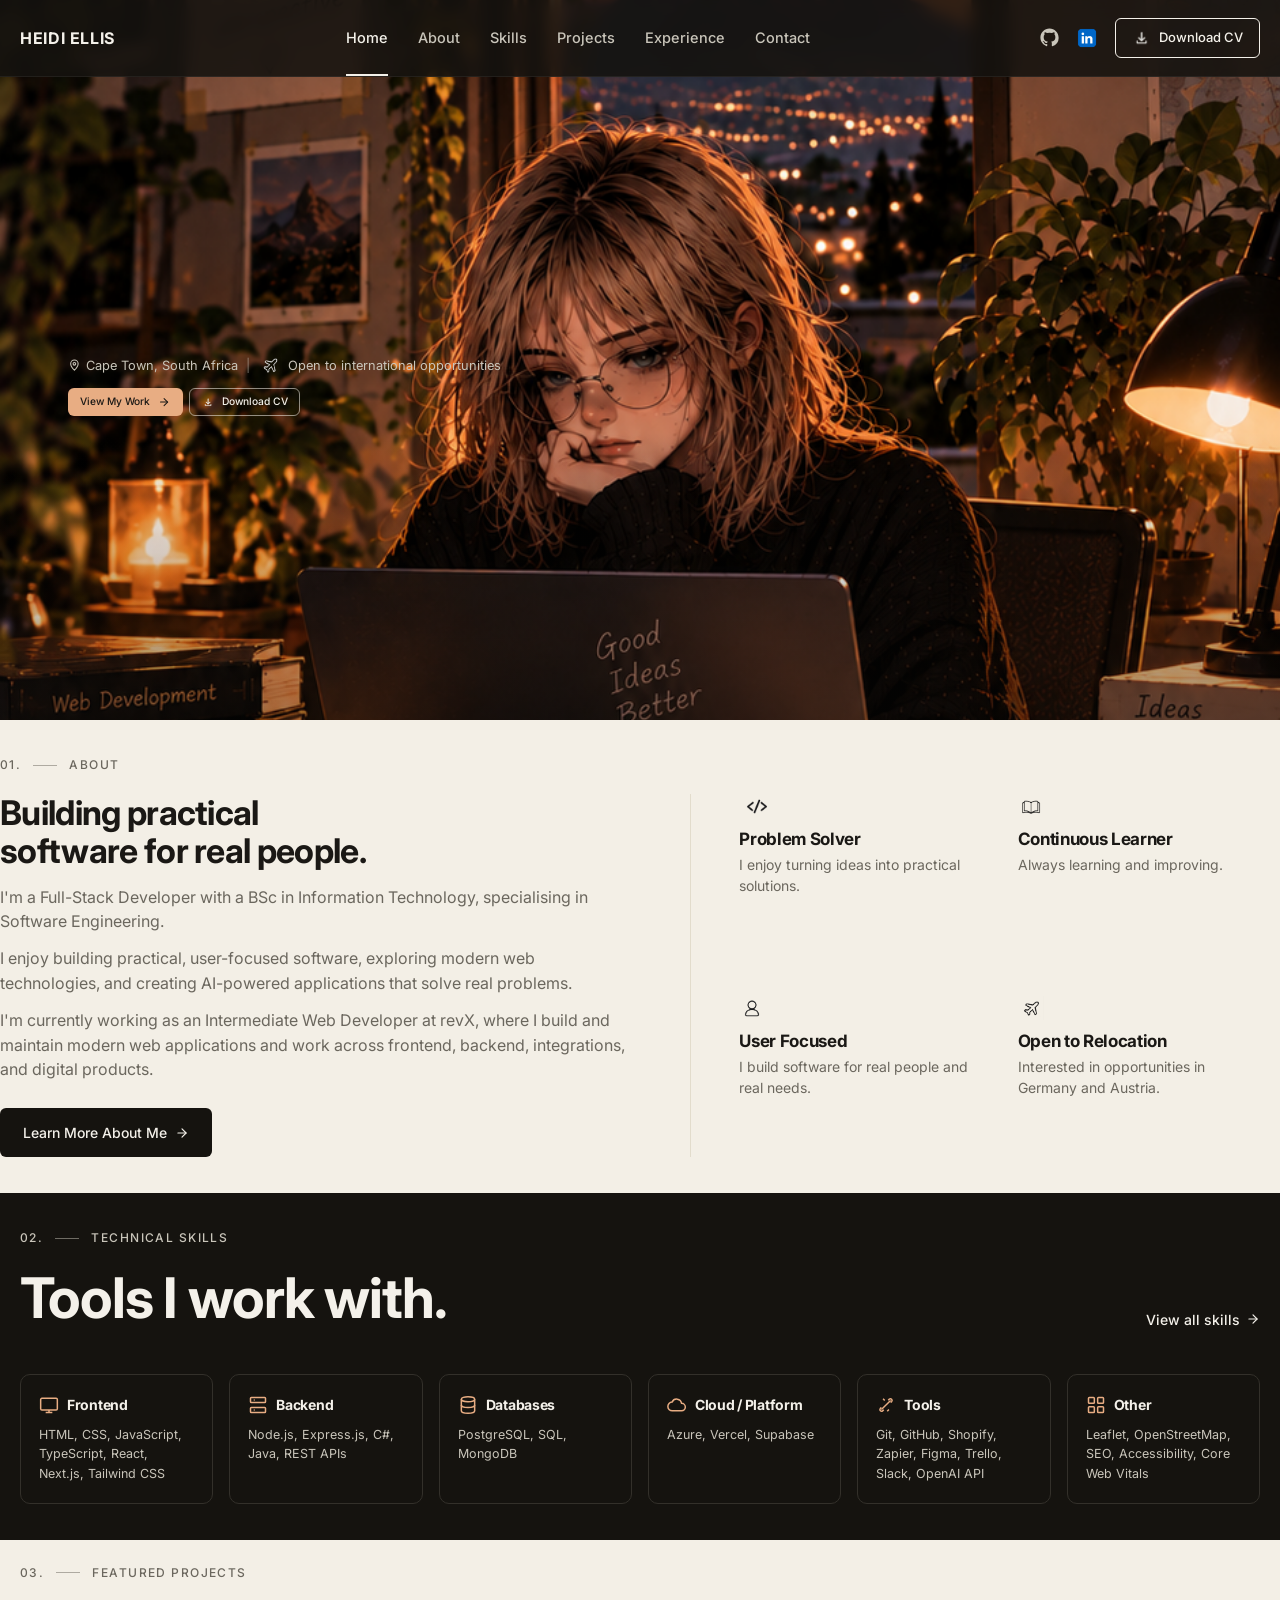
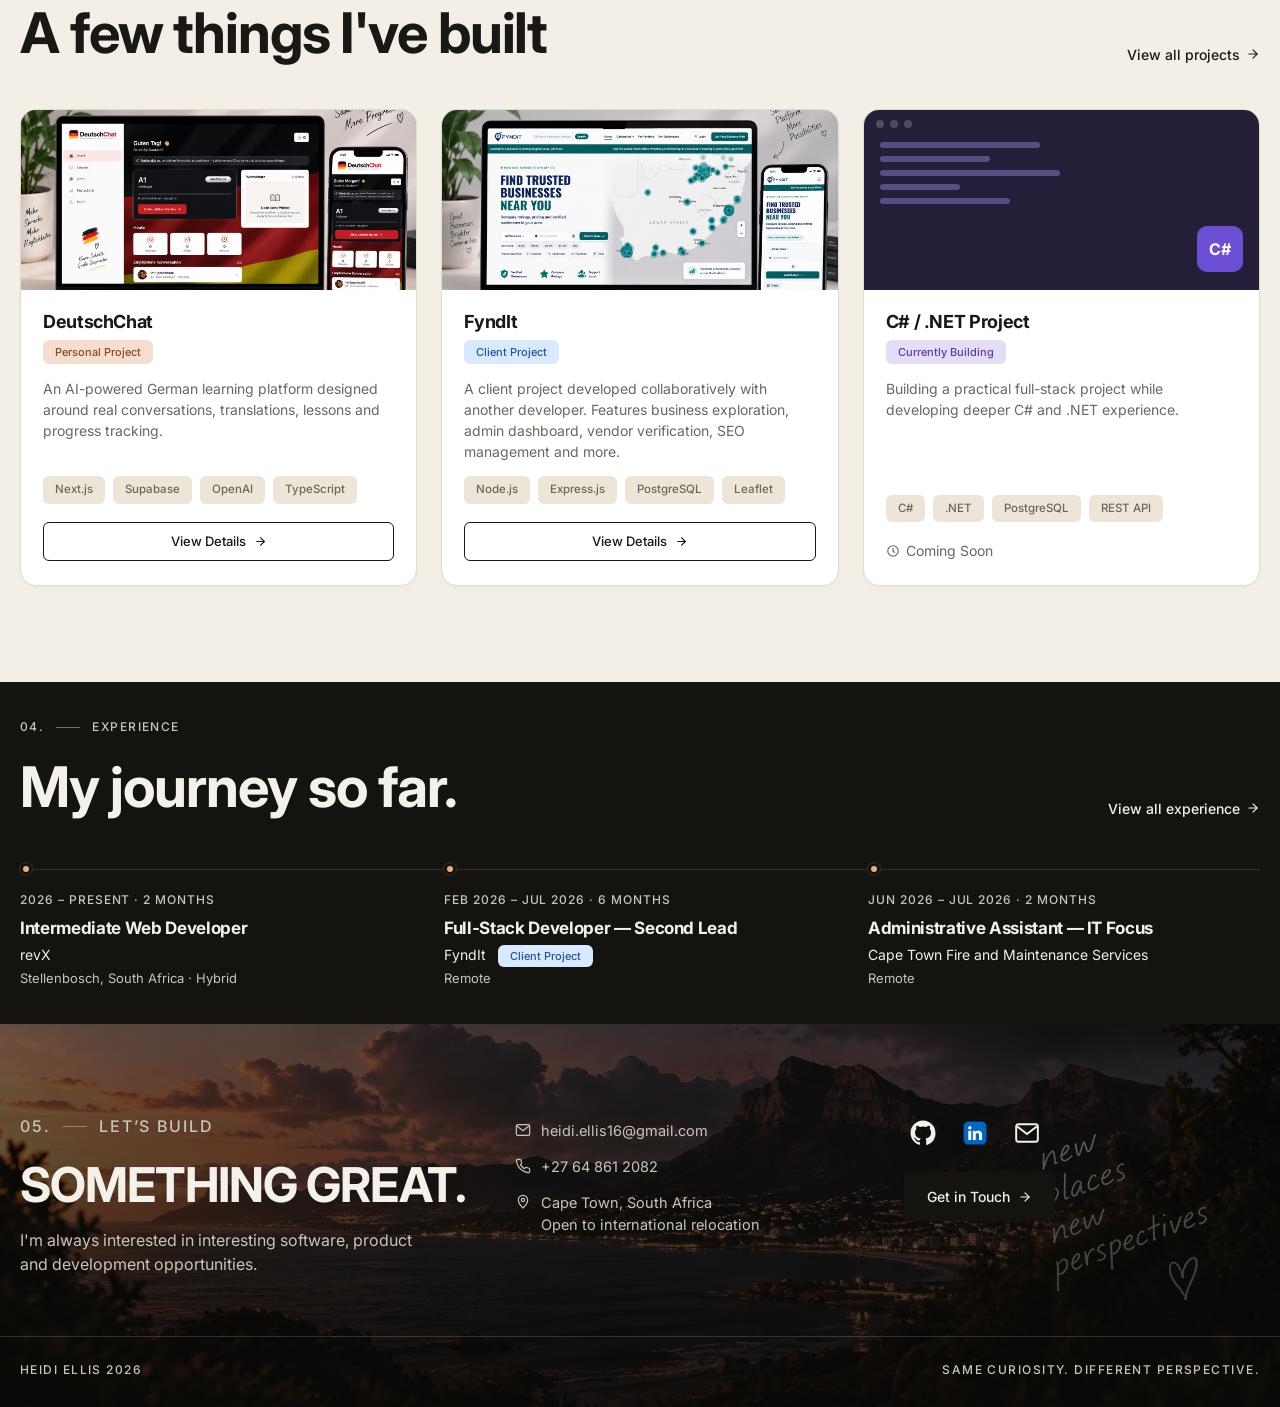
==== commit a4536b1b: "added som glass effect" ====
--- a/index.html
+++ b/index.html
@@ -26,7 +26,7 @@
     </nav>
 
     <div class="nav-actions">
-      <a href="#" class="icon-link" aria-label="GitHub" target="_blank" rel="noopener">
+      <a href="https://github.com/EllisHeidi" class="icon-link" aria-label="GitHub" target="_blank" rel="noopener">
         <svg width="19" height="19" viewBox="0 0 24 24" fill="currentColor"><path d="M12 .5C5.65.5.5 5.65.5 12c0 5.08 3.29 9.39 7.86 10.91.57.1.78-.25.78-.55 0-.27-.01-1.17-.02-2.12-3.2.7-3.88-1.36-3.88-1.36-.52-1.34-1.28-1.69-1.28-1.69-1.05-.72.08-.7.08-.7 1.16.08 1.77 1.19 1.77 1.19 1.03 1.77 2.71 1.26 3.37.96.1-.75.4-1.26.73-1.55-2.55-.29-5.24-1.28-5.24-5.69 0-1.26.45-2.29 1.19-3.09-.12-.29-.52-1.46.11-3.05 0 0 .97-.31 3.18 1.18a11 11 0 0 1 5.8 0c2.2-1.49 3.17-1.18 3.17-1.18.64 1.59.24 2.76.12 3.05.74.8 1.19 1.83 1.19 3.09 0 4.42-2.69 5.39-5.25 5.68.41.36.78 1.07.78 2.16 0 1.56-.01 2.82-.01 3.2 0 .3.2.66.79.55A10.52 10.52 0 0 0 23.5 12C23.5 5.65 18.35.5 12 .5Z"/></svg>
       </a>
       <a href="https://www.linkedin.com/in/heidi-ellis-011aa1264/" class="icon-link" aria-label="LinkedIn" target="_blank" rel="noopener">
@@ -327,7 +327,7 @@
 
       <div class="footer-cta">
         <div class="footer-socials">
-          <a href="#" aria-label="GitHub" target="_blank" rel="noopener">
+          <a href="https://github.com/EllisHeidi" aria-label="GitHub" target="_blank" rel="noopener">
             <svg width="26" height="26" viewBox="0 0 24 24" fill="currentColor"><path d="M12 .5C5.65.5.5 5.65.5 12c0 5.08 3.29 9.39 7.86 10.91.57.1.78-.25.78-.55 0-.27-.01-1.17-.02-2.12-3.2.7-3.88-1.36-3.88-1.36-.52-1.34-1.28-1.69-1.28-1.69-1.05-.72.08-.7.08-.7 1.16.08 1.77 1.19 1.77 1.19 1.03 1.77 2.71 1.26 3.37.96.1-.75.4-1.26.73-1.55-2.55-.29-5.24-1.28-5.24-5.69 0-1.26.45-2.29 1.19-3.09-.12-.29-.52-1.46.11-3.05 0 0 .97-.31 3.18 1.18a11 11 0 0 1 5.8 0c2.2-1.49 3.17-1.18 3.17-1.18.64 1.59.24 2.76.12 3.05.74.8 1.19 1.83 1.19 3.09 0 4.42-2.69 5.39-5.25 5.68.41.36.78 1.07.78 2.16 0 1.56-.01 2.82-.01 3.2 0 .3.2.66.79.55A10.52 10.52 0 0 0 23.5 12C23.5 5.65 18.35.5 12 .5Z"/></svg>
           </a>
           <a href="https://www.linkedin.com/in/heidi-ellis-011aa1264/" aria-label="LinkedIn" target="_blank" rel="noopener">
--- a/css/style.css
+++ b/css/style.css
@@ -328,8 +328,13 @@
     max-width: 86vw;
     padding: 14px 16px;
     margin: 0;
-    background: rgba(10, 9, 7, 0.82);
-    border-radius: 12px;
+    background: linear-gradient(135deg, rgba(255,255,255,0.11) 0%, rgba(255,255,255,0.02) 45%, rgba(255,255,255,0.05) 100%);
+    backdrop-filter: blur(10px) saturate(140%);
+    -webkit-backdrop-filter: blur(10px) saturate(140%);
+    border: 1px solid rgba(255,255,255,0.18);
+    border-top-color: rgba(255,255,255,0.3);
+    border-radius: 22px;
+    box-shadow: 0 10px 40px rgba(0,0,0,0.18), inset 0 1px 1px rgba(255,255,255,0.18), inset 0 -1px 1px rgba(0,0,0,0.05);
     text-align: center;
   }
   .hero-content .hero-meta {
@@ -347,10 +352,22 @@
     width: clamp(16px, 4vw, 20px);
     height: clamp(16px, 4vw, 20px);
   }
-  .hero-content .hero-buttons { gap: 32px; justify-content: center; }
+  .hero-content .hero-buttons { gap: 12px; justify-content: center; }
   .hero-content .hero-buttons .btn {
     padding: 9px 16px;
     font-size: clamp(11px, 3vw, 13px);
+    border-radius: 12px;
+    box-shadow: 0 4px 14px rgba(0,0,0,0.22);
+  }
+  .hero-content .hero-buttons .btn-accent {
+    box-shadow: 0 4px 16px rgba(221,154,104,0.35);
+  }
+  .hero-content .hero-buttons .btn-outline {
+    background: rgba(255,255,255,0.14);
+    border-color: rgba(255,255,255,0.5);
+  }
+  .hero-content .hero-buttons .btn-outline:hover {
+    background: rgba(255,255,255,0.24);
   }
 }
 
@@ -892,6 +909,7 @@
   gap: 12px 48px;
   margin-bottom: 56px;
 }
+.ap-hero-glass { display: contents; }
 .ap-hero-heading { grid-area: heading; align-self: end; }
 .ap-hero-body { grid-area: body; align-self: start; }
 .ap-hero-heading h1 {
@@ -911,6 +929,27 @@
 }
 .ap-hero-photo img { width: 100%; height: 100%; object-fit: cover; object-position: 25% center; display: block; }
 
+@media (min-width: 901px) {
+  .ap-hero-grid { position: relative; }
+  .ap-hero-grid::before {
+    content: "";
+    grid-column: 1;
+    grid-row: 1 / 3;
+    z-index: 0;
+    margin: 64px -14px 96px;
+    background: linear-gradient(135deg, rgba(255,255,255,0.13) 0%, rgba(255,255,255,0.03) 45%, rgba(255,255,255,0.06) 100%);
+    backdrop-filter: blur(10px) saturate(140%);
+    -webkit-backdrop-filter: blur(10px) saturate(140%);
+    border: 1px solid rgba(255,255,255,0.2);
+    border-top-color: rgba(255,255,255,0.35);
+    border-radius: 22px;
+    box-shadow: 0 10px 40px rgba(0,0,0,0.08), inset 0 1px 1px rgba(255,255,255,0.2), inset 0 -1px 1px rgba(0,0,0,0.03);
+    pointer-events: none;
+  }
+  .ap-hero-heading, .ap-hero-body { position: relative; z-index: 1; padding: 0 4px; }
+  .ap-hero-body p { color: #241f19; }
+}
+
 .stats-banner {
   background: var(--cream-2);
   border-top: 1px solid var(--border-light);
@@ -1054,12 +1093,25 @@
     grid-template-columns: 1fr;
     grid-template-areas:
       "heading"
-      "photo"
-      "body";
+      "glass";
     gap: 0;
   }
   .ap-hero-heading { margin-bottom: 0; }
-  .ap-hero-photo { max-width: 420px; aspect-ratio: 4 / 3; margin-top: 0; margin-bottom: 20px; }
+  .ap-hero-glass {
+    display: block;
+    grid-area: glass;
+    margin-top: 20px;
+    padding: 16px;
+    background: linear-gradient(135deg, rgba(255,255,255,0.13) 0%, rgba(255,255,255,0.03) 45%, rgba(255,255,255,0.06) 100%);
+    backdrop-filter: blur(10px) saturate(140%);
+    -webkit-backdrop-filter: blur(10px) saturate(140%);
+    border: 1px solid rgba(255,255,255,0.2);
+    border-top-color: rgba(255,255,255,0.35);
+    border-radius: 22px;
+    box-shadow: 0 10px 40px rgba(0,0,0,0.08), inset 0 1px 1px rgba(255,255,255,0.2), inset 0 -1px 1px rgba(0,0,0,0.03);
+  }
+  .ap-hero-photo { max-width: 100%; aspect-ratio: 4 / 3; margin: 0 0 16px; box-shadow: none; }
+  .ap-hero-body p { color: #241f19; }
   .stats-bar { grid-template-columns: repeat(2, 1fr); row-gap: 24px; }
   .stat {
     flex-direction: column;
@@ -1106,7 +1158,19 @@
   margin-bottom: 16px;
 }
 .skills-main h1 { font-size: clamp(32px, 4vw, 48px); margin-bottom: 14px; }
-.skills-intro { color: var(--text-light-muted); line-height: 1.6; max-width: 52ch; margin-bottom: 40px; }
+.skills-intro { color: var(--text-light-muted); line-height: 1.6; max-width: 52ch; margin-bottom: 0; }
+
+.skills-hero-glass {
+  padding: 28px 32px;
+  margin: -12px -16px 40px;
+  background: linear-gradient(135deg, rgba(255,255,255,0.05) 0%, rgba(255,255,255,0.008) 45%, rgba(255,255,255,0.025) 100%);
+  backdrop-filter: blur(8px) saturate(130%);
+  -webkit-backdrop-filter: blur(8px) saturate(130%);
+  border: 1px solid rgba(255,255,255,0.09);
+  border-top-color: rgba(255,255,255,0.16);
+  border-radius: 22px;
+  box-shadow: inset 0 1px 1px rgba(255,255,255,0.08), inset 0 -1px 1px rgba(0,0,0,0.1), 0 10px 32px rgba(0,0,0,0.18);
+}
 
 .skills-page-grid {
   display: grid;
@@ -1182,8 +1246,12 @@
   height: 96px;
   flex-direction: column;
   gap: 9px;
-  background: #1a1815;
-  border: 1px solid var(--border-dark);
+  background: linear-gradient(135deg, rgba(255,255,255,0.08) 0%, rgba(255,255,255,0.01) 45%, rgba(255,255,255,0.03) 100%);
+  backdrop-filter: blur(7px) saturate(130%);
+  -webkit-backdrop-filter: blur(7px) saturate(130%);
+  border: 1px solid rgba(255,255,255,0.12);
+  border-top-color: rgba(255,255,255,0.2);
+  box-shadow: inset 0 1px 1px rgba(255,255,255,0.18), inset 0 -1px 1px rgba(0,0,0,0.08), 0 6px 16px rgba(0,0,0,0.25);
   padding: 14px 8px;
 }
 .skill-badge-icon-img img {
@@ -2027,7 +2095,7 @@
 }
 @media (max-width: 900px) {
   .contact-page-hero { padding: 96px 0 40px; align-items: flex-start; min-height: 0; }
-  .contact-page-bg { height: 100vh; }
+  .contact-page-bg { height: max(100vh, 780px); }
   .contact-page-bg img { object-position: center top; }
   .contact-page-content {
     max-width: none;
@@ -2050,3 +2118,255 @@
   .contact-page-content { margin-top: 0; padding-left: 94px; }
   .contact-info-grid { grid-template-columns: 1fr; gap: 16px; }
 }
+
+/* ---------- Project case study page ---------- */
+.case-page { background: var(--cream); color: var(--text-dark); }
+
+.case-dev-banner {
+  position: relative;
+  z-index: 5;
+  margin-top: 76px;
+  display: flex;
+  align-items: center;
+  justify-content: center;
+  gap: 10px;
+  padding: 10px 20px;
+  background: #f2c14e;
+  color: #1a1815;
+  font-size: 13px;
+  font-weight: 600;
+  text-align: center;
+}
+.case-dev-banner + .case-page-wrapper .case-hero { padding-top: 56px; }
+@media (max-width: 640px) {
+  .case-dev-banner { margin-top: 64px; font-size: 12px; padding: 9px 16px; }
+  .case-dev-banner + .case-page-wrapper .case-hero { padding-top: 40px; }
+}
+
+.case-rail {
+  position: fixed;
+  left: 24px;
+  top: 50%;
+  transform: translateY(-50%);
+  z-index: 5;
+  display: flex;
+  flex-direction: column;
+  gap: 18px;
+}
+.case-rail-num {
+  font-family: 'Courier New', monospace;
+  font-size: 11px;
+  color: var(--text-muted);
+  opacity: 0.5;
+}
+.case-rail-num:first-child { opacity: 1; color: var(--text-dark); font-weight: 700; }
+
+.case-eyebrow {
+  font-family: 'Courier New', monospace;
+  font-size: 13px;
+  color: var(--text-muted);
+  margin-bottom: 14px;
+}
+
+.case-page-wrapper { position: relative; background: var(--cream); }
+.case-top-bg { position: relative; }
+.case-top-bg-fyndit {
+  background:
+    linear-gradient(rgba(244,241,234,0.5), rgba(244,241,234,0.5)),
+    url("../Assets/Images/fyndit page backrounf.png") center top / cover no-repeat;
+}
+.case-top-bg-dc {
+  background:
+    linear-gradient(rgba(244,241,234,0.5), rgba(244,241,234,0.5)),
+    url("../Assets/Images/DC background.png") center top / cover no-repeat;
+}
+
+.case-hero { padding: 150px 0 72px; position: relative; overflow: hidden; }
+.case-hero-deco {
+  position: absolute;
+  top: 60px;
+  left: 0;
+  width: 960px;
+  pointer-events: none;
+  z-index: 0;
+}
+.case-hero-grid {
+  position: relative;
+  z-index: 1;
+  display: grid;
+  grid-template-columns: 1fr 1.15fr;
+  gap: 56px;
+  align-items: center;
+}
+.case-hero-text .project-back-link {
+  margin-bottom: 28px;
+  padding: 9px 16px 9px 12px;
+  border: 1.5px solid var(--text-dark);
+  border-radius: 6px;
+  font-size: 13.5px;
+  font-weight: 600;
+  color: var(--text-dark);
+  background: rgba(255,255,255,0.4);
+  transition: background 0.15s ease, transform 0.15s ease;
+}
+.case-hero-text .project-back-link:hover { background: var(--text-dark); color: #fff; transform: translateX(-2px); }
+.case-title { font-size: clamp(44px, 6vw, 68px); line-height: 1; margin-bottom: 18px; }
+.case-lede { font-size: 19px; color: var(--text-dark); line-height: 1.5; margin-bottom: 16px; }
+.case-body { font-size: 16.5px; color: var(--text-muted); line-height: 1.7; max-width: 52ch; margin-bottom: 32px; }
+.case-buttons { display: flex; flex-wrap: wrap; gap: 14px; }
+
+.case-hero-media { position: relative; }
+.case-note {
+  position: absolute;
+  top: -46px;
+  right: 8%;
+  z-index: 1;
+  font-family: 'Cormorant Garamond', serif;
+  font-style: italic;
+  font-weight: 600;
+  font-size: 18px;
+  line-height: 1.3;
+  color: var(--text-dark);
+  text-align: right;
+  transform: rotate(-3deg);
+}
+.case-laptop img {
+  width: 100%;
+  display: block;
+  filter: drop-shadow(0 30px 40px rgba(26,24,21,0.22));
+}
+
+.case-section { padding: 88px 0; }
+.case-section h2 { font-size: clamp(26px, 3vw, 36px); margin-bottom: 18px; }
+.case-overview { background: transparent; position: relative; z-index: 1; }
+
+.case-overview-grid {
+  display: grid;
+  grid-template-columns: 0.6fr 1.4fr;
+  gap: 56px;
+  align-items: center;
+}
+.case-overview-media { position: relative; }
+.case-overview-media img {
+  width: 100%;
+  border-radius: var(--radius);
+  border: 1px solid var(--border-light);
+  display: block;
+}
+.case-overview-media img.case-overview-phone {
+  max-width: 310px;
+  width: 100%;
+  margin: 0 auto 0 -24px;
+  border: none;
+  border-radius: 0;
+  filter: drop-shadow(0 20px 24px rgba(26,24,21,0.28));
+}
+.case-overview-text p { font-size: 16.5px; color: #3a3630; line-height: 1.7; margin-bottom: 26px; }
+
+.case-highlights { display: flex; flex-direction: column; gap: 18px; }
+.case-highlights li { display: flex; align-items: flex-start; gap: 14px; }
+.case-highlight-icon {
+  width: 40px; height: 40px;
+  flex-shrink: 0;
+  color: var(--text-dark);
+  display: flex;
+  align-items: center;
+  justify-content: center;
+}
+.case-highlight-icon svg { width: 26px; height: 26px; }
+.case-highlights strong { display: block; font-size: 15.5px; margin-bottom: 2px; }
+.case-highlights li span span { font-size: 14.5px; color: #3a3630; line-height: 1.5; }
+
+.case-contrib {
+  position: relative;
+  z-index: 1;
+  padding-top: 56px;
+  margin-top: -32px;
+}
+.case-contrib-fyndit { background: #123a30; }
+.case-contrib-dc { background: #7a1620; }
+.case-contrib .case-eyebrow { color: rgba(244,241,234,0.6); }
+.case-contrib h2 { color: #fff; }
+.case-contrib-grid {
+  display: grid;
+  grid-template-columns: 1fr 1fr;
+  gap: 14px 32px;
+}
+.case-contrib-item {
+  display: flex;
+  align-items: flex-start;
+  gap: 10px;
+  font-size: 15.5px;
+  color: rgba(244,241,234,0.92);
+  line-height: 1.5;
+}
+.case-contrib-item svg { flex-shrink: 0; margin-top: 3px; color: #7fd9b6; }
+.case-contrib-dc .case-contrib-item svg { color: #f2c14e; }
+
+.case-tech-fyndit {
+  background:
+    linear-gradient(rgba(244,241,234,0.35), rgba(244,241,234,0.35)),
+    url("../Assets/Images/fyndit/fyndit bottom part.png") center center / cover no-repeat;
+}
+.case-tech-dc {
+  background:
+    linear-gradient(rgba(244,241,234,0.35), rgba(244,241,234,0.35)),
+    url("../Assets/Images/DC/DC icons bg.png") center center / cover no-repeat;
+}
+.case-tech-groups {
+  display: grid;
+  grid-template-columns: repeat(auto-fit, minmax(180px, 1fr));
+  gap: 32px 28px;
+}
+.case-tech-group h3 { font-size: 13px; text-transform: uppercase; letter-spacing: 0.06em; color: var(--text-muted); margin-bottom: 14px; }
+.case-tech-group .tags { display: flex; flex-direction: column; gap: 12px; }
+.case-tech-group .tags span {
+  display: flex;
+  align-items: center;
+  gap: 9px;
+  background: transparent;
+  border-radius: 0;
+  padding: 0;
+  font-size: 13.5px;
+  color: var(--text-dark);
+  width: fit-content;
+}
+.case-tech-group .tags img { width: 24px; height: 24px; object-fit: contain; flex-shrink: 0; }
+
+.case-cta {
+  background: var(--dark);
+  color: var(--text-light);
+  padding: 96px 0;
+  text-align: center;
+}
+.case-cta .case-eyebrow { color: var(--text-light-muted); justify-content: center; }
+.case-cta h2 { color: var(--text-light); margin-bottom: 18px; }
+.case-cta p { color: var(--text-light-muted); line-height: 1.7; max-width: 62ch; margin: 0 auto 32px; }
+.case-cta-inner { display: flex; flex-direction: column; align-items: center; }
+.case-cta .case-buttons { justify-content: center; }
+
+.case-footer { background: var(--dark); color: var(--text-light-muted); padding: 26px 0; border-top: 1px solid rgba(255,255,255,0.08); }
+.case-footer-inner { display: flex; align-items: center; justify-content: space-between; gap: 16px; flex-wrap: wrap; }
+.case-footer-logo { font-weight: 700; font-size: 13px; letter-spacing: 0.04em; color: var(--text-light); }
+.case-footer-inner p { font-size: 13px; }
+.case-footer-back { display: inline-flex; align-items: center; gap: 6px; font-size: 13px; color: var(--text-light); }
+.case-footer-back:hover { text-decoration: underline; }
+
+@media (max-width: 1200px) {
+  .case-rail { display: none; }
+}
+@media (max-width: 900px) {
+  .case-hero { padding: 120px 0 36px; }
+  .case-hero-deco { width: 520px; top: 20px; }
+  .case-hero-grid { grid-template-columns: 1fr; gap: 40px; }
+  .case-note { display: none; }
+  .case-overview-grid { grid-template-columns: 1fr; gap: 28px; }
+  .case-overview-media { display: none; }
+  .case-contrib-grid { grid-template-columns: 1fr; }
+  .case-tech-groups { grid-template-columns: 1fr 1fr; gap: 24px; }
+  .case-section { padding: 40px 0; }
+}
+@media (max-width: 560px) {
+  .case-tech-groups { grid-template-columns: 1fr; }
+  .case-footer-inner { flex-direction: column; align-items: flex-start; }
+}
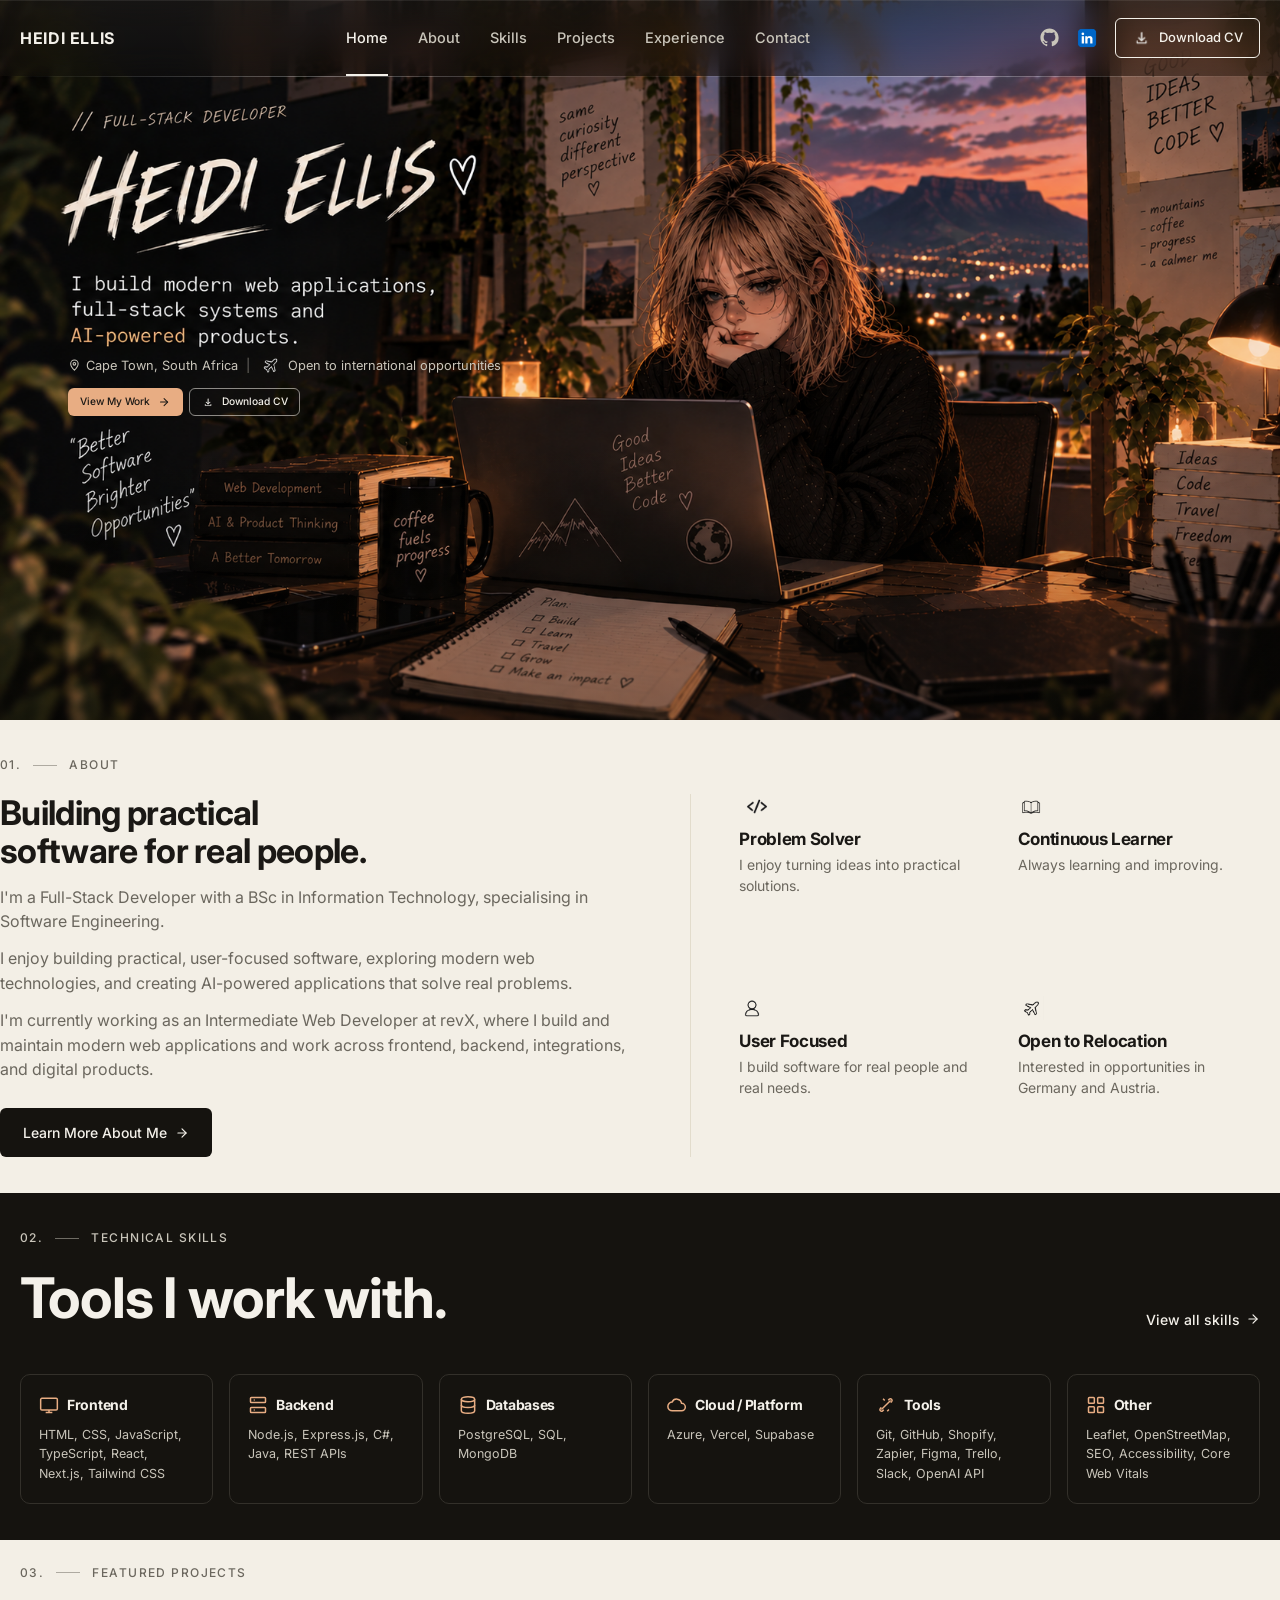
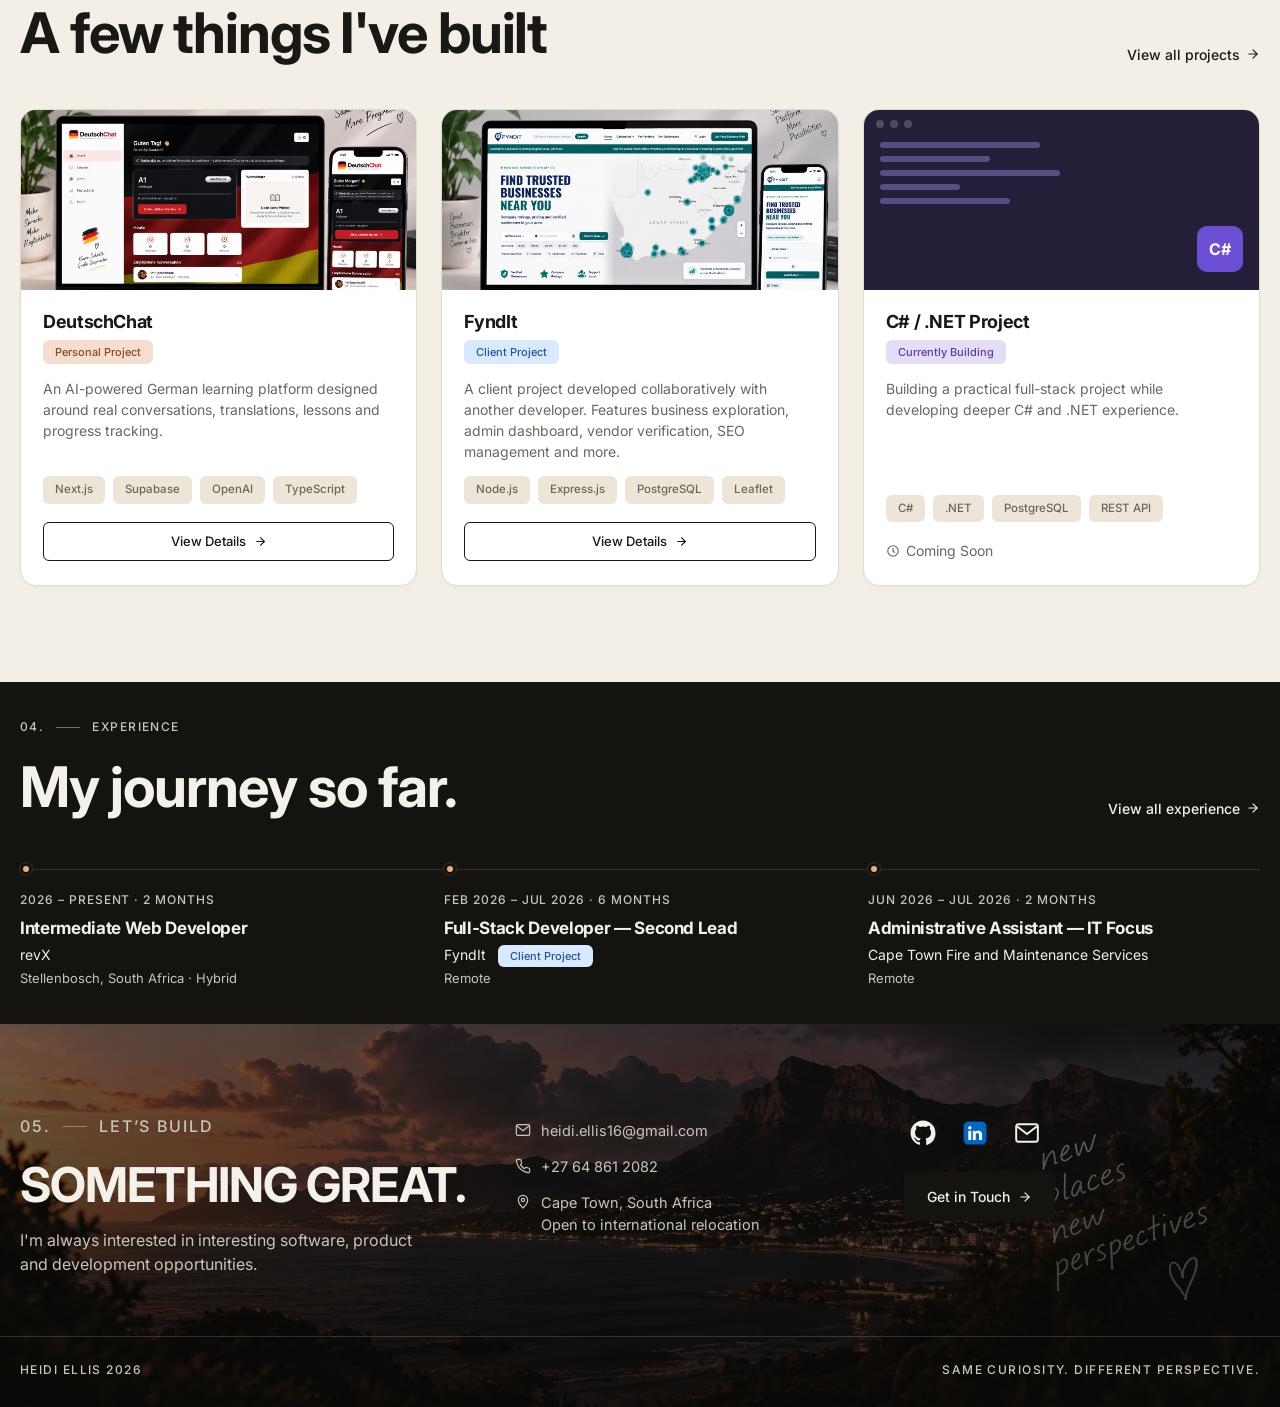
==== commit 8ecfcbdb: "added cv" ====
--- a/index.html
+++ b/index.html
@@ -32,7 +32,7 @@
       <a href="https://www.linkedin.com/in/heidi-ellis-011aa1264/" class="icon-link" aria-label="LinkedIn" target="_blank" rel="noopener">
         <img src="Assets/Images/Icons/linked in logo.webp" alt="LinkedIn" width="24" height="24" class="linkedin-icon">
       </a>
-      <a href="Assets/CV/Heidi-Ellis-CV.pdf" class="btn btn-rect-outline btn-small" download>
+      <a href="Assets/Heidi_Ellis_CV_2026.pdf" class="btn btn-rect-outline btn-small" download>
         <img src="Assets/Images/Icons/download.png" alt="" width="19" height="19" class="download-icon">
         Download CV
       </a>
@@ -69,7 +69,7 @@
         View My Work
         <svg width="14" height="14" viewBox="0 0 24 24" fill="none" stroke="currentColor" stroke-width="2" stroke-linecap="round" stroke-linejoin="round"><path d="M5 12h14"/><path d="m12 5 7 7-7 7"/></svg>
       </a>
-      <a href="Assets/CV/Heidi-Ellis-CV.pdf" class="btn btn-outline" download>
+      <a href="Assets/Heidi_Ellis_CV_2026.pdf" class="btn btn-outline" download>
         <img src="Assets/Images/Icons/download.png" alt="" width="14" height="14" class="download-icon">
         Download CV
       </a>
--- a/css/style.css
+++ b/css/style.css
@@ -103,9 +103,23 @@
   position: fixed;
   top: 0; left: 0; right: 0;
   z-index: 100;
-  background: rgba(21, 19, 15, 0.88);
-  backdrop-filter: blur(8px);
-  border-bottom: 1px solid rgba(255,255,255,0.06);
+  background: linear-gradient(180deg, rgba(32,29,25,0.55) 0%, rgba(20,18,15,0.42) 100%);
+  backdrop-filter: blur(16px) saturate(160%);
+  -webkit-backdrop-filter: blur(16px) saturate(160%);
+  box-shadow: inset 0 1px 0 rgba(255,255,255,0.08);
+}
+.navbar::after {
+  content: "";
+  position: absolute;
+  left: 0; right: 0; bottom: -1px;
+  height: 1px;
+  background: linear-gradient(90deg,
+    rgba(255,255,255,0) 0%,
+    rgba(255,255,255,0.3) 25%,
+    rgba(255,255,255,0.06) 50%,
+    rgba(255,255,255,0.3) 75%,
+    rgba(255,255,255,0) 100%);
+  pointer-events: none;
 }
 
 .nav-inner {
@@ -328,14 +342,38 @@
     max-width: 86vw;
     padding: 14px 16px;
     margin: 0;
-    background: linear-gradient(135deg, rgba(255,255,255,0.11) 0%, rgba(255,255,255,0.02) 45%, rgba(255,255,255,0.05) 100%);
-    backdrop-filter: blur(10px) saturate(140%);
-    -webkit-backdrop-filter: blur(10px) saturate(140%);
-    border: 1px solid rgba(255,255,255,0.18);
-    border-top-color: rgba(255,255,255,0.3);
+    background: linear-gradient(145deg, rgba(255,255,255,0.07) 0%, rgba(255,255,255,0.015) 35%, rgba(255,255,255,0.045) 70%, rgba(255,255,255,0.015) 100%);
+    backdrop-filter: blur(3px) saturate(120%);
+    -webkit-backdrop-filter: blur(3px) saturate(120%);
     border-radius: 22px;
-    box-shadow: 0 10px 40px rgba(0,0,0,0.18), inset 0 1px 1px rgba(255,255,255,0.18), inset 0 -1px 1px rgba(0,0,0,0.05);
+    box-shadow:
+      0 14px 32px rgba(0,0,0,0.2),
+      0 3px 8px rgba(0,0,0,0.1),
+      inset 0 2px 3px rgba(255,255,255,0.22),
+      inset 0 -3px 6px rgba(0,0,0,0.08),
+      inset 2px 0 4px rgba(255,255,255,0.14),
+      inset -2px 0 5px rgba(0,0,0,0.08);
     text-align: center;
+  }
+  .hero-content::before {
+    content: "";
+    position: absolute;
+    inset: 0;
+    border-radius: inherit;
+    padding: 1.5px;
+    background: linear-gradient(135deg,
+      rgba(255,255,255,0.85) 0%,
+      rgba(255,255,255,0.15) 14%,
+      rgba(255,255,255,0.02) 28%,
+      rgba(255,255,255,0.4) 42%,
+      rgba(255,255,255,0.05) 58%,
+      rgba(255,255,255,0.45) 72%,
+      rgba(255,255,255,0.05) 86%,
+      rgba(255,255,255,0.6) 100%);
+    -webkit-mask: linear-gradient(#000 0 0) content-box, linear-gradient(#000 0 0);
+    -webkit-mask-composite: xor;
+    mask-composite: exclude;
+    pointer-events: none;
   }
   .hero-content .hero-meta {
     font-size: clamp(11px, 3vw, 14px);
@@ -931,22 +969,44 @@
 
 @media (min-width: 901px) {
   .ap-hero-grid { position: relative; }
-  .ap-hero-grid::before {
+  .ap-hero-grid::before,
+  .ap-hero-grid::after {
     content: "";
     grid-column: 1;
     grid-row: 1 / 3;
+    margin: 64px -14px 96px;
+    border-radius: 22px;
+    pointer-events: none;
+  }
+  .ap-hero-grid::after {
     z-index: 0;
-    margin: 64px -14px 96px;
-    background: linear-gradient(135deg, rgba(255,255,255,0.13) 0%, rgba(255,255,255,0.03) 45%, rgba(255,255,255,0.06) 100%);
-    backdrop-filter: blur(10px) saturate(140%);
-    -webkit-backdrop-filter: blur(10px) saturate(140%);
-    border: 1px solid rgba(255,255,255,0.2);
-    border-top-color: rgba(255,255,255,0.35);
-    border-radius: 22px;
-    box-shadow: 0 10px 40px rgba(0,0,0,0.08), inset 0 1px 1px rgba(255,255,255,0.2), inset 0 -1px 1px rgba(0,0,0,0.03);
-    pointer-events: none;
-  }
-  .ap-hero-heading, .ap-hero-body { position: relative; z-index: 1; padding: 0 4px; }
+    background: linear-gradient(145deg, rgba(255,255,255,0.09) 0%, rgba(255,255,255,0.018) 35%, rgba(255,255,255,0.045) 70%, rgba(255,255,255,0.015) 100%);
+    backdrop-filter: blur(3px) saturate(120%);
+    -webkit-backdrop-filter: blur(3px) saturate(120%);
+    box-shadow:
+      0 14px 32px rgba(0,0,0,0.08),
+      inset 0 2px 3px rgba(255,255,255,0.28),
+      inset 0 -3px 6px rgba(0,0,0,0.05),
+      inset 2px 0 4px rgba(255,255,255,0.18),
+      inset -2px 0 5px rgba(0,0,0,0.04);
+  }
+  .ap-hero-grid::before {
+    z-index: 1;
+    padding: 1.5px;
+    background: linear-gradient(135deg,
+      rgba(255,255,255,0.9) 0%,
+      rgba(255,255,255,0.2) 14%,
+      rgba(120,120,120,0.15) 28%,
+      rgba(255,255,255,0.55) 42%,
+      rgba(120,120,120,0.1) 58%,
+      rgba(255,255,255,0.55) 72%,
+      rgba(120,120,120,0.1) 86%,
+      rgba(255,255,255,0.7) 100%);
+    -webkit-mask: linear-gradient(#000 0 0) content-box, linear-gradient(#000 0 0);
+    -webkit-mask-composite: xor;
+    mask-composite: exclude;
+  }
+  .ap-hero-heading, .ap-hero-body { position: relative; z-index: 2; padding: 0 4px; }
   .ap-hero-body p { color: #241f19; }
 }
 
@@ -1098,17 +1158,41 @@
   }
   .ap-hero-heading { margin-bottom: 0; }
   .ap-hero-glass {
+    position: relative;
     display: block;
     grid-area: glass;
     margin-top: 20px;
     padding: 16px;
-    background: linear-gradient(135deg, rgba(255,255,255,0.13) 0%, rgba(255,255,255,0.03) 45%, rgba(255,255,255,0.06) 100%);
-    backdrop-filter: blur(10px) saturate(140%);
-    -webkit-backdrop-filter: blur(10px) saturate(140%);
-    border: 1px solid rgba(255,255,255,0.2);
-    border-top-color: rgba(255,255,255,0.35);
+    background: linear-gradient(145deg, rgba(255,255,255,0.09) 0%, rgba(255,255,255,0.018) 35%, rgba(255,255,255,0.045) 70%, rgba(255,255,255,0.015) 100%);
+    backdrop-filter: blur(3px) saturate(120%);
+    -webkit-backdrop-filter: blur(3px) saturate(120%);
     border-radius: 22px;
-    box-shadow: 0 10px 40px rgba(0,0,0,0.08), inset 0 1px 1px rgba(255,255,255,0.2), inset 0 -1px 1px rgba(0,0,0,0.03);
+    box-shadow:
+      0 14px 32px rgba(0,0,0,0.08),
+      inset 0 2px 3px rgba(255,255,255,0.28),
+      inset 0 -3px 6px rgba(0,0,0,0.05),
+      inset 2px 0 4px rgba(255,255,255,0.18),
+      inset -2px 0 5px rgba(0,0,0,0.04);
+  }
+  .ap-hero-glass::before {
+    content: "";
+    position: absolute;
+    inset: 0;
+    border-radius: inherit;
+    padding: 1.5px;
+    background: linear-gradient(135deg,
+      rgba(255,255,255,0.9) 0%,
+      rgba(255,255,255,0.2) 14%,
+      rgba(120,120,120,0.15) 28%,
+      rgba(255,255,255,0.55) 42%,
+      rgba(120,120,120,0.1) 58%,
+      rgba(255,255,255,0.55) 72%,
+      rgba(120,120,120,0.1) 86%,
+      rgba(255,255,255,0.7) 100%);
+    -webkit-mask: linear-gradient(#000 0 0) content-box, linear-gradient(#000 0 0);
+    -webkit-mask-composite: xor;
+    mask-composite: exclude;
+    pointer-events: none;
   }
   .ap-hero-photo { max-width: 100%; aspect-ratio: 4 / 3; margin: 0 0 16px; box-shadow: none; }
   .ap-hero-body p { color: #241f19; }
@@ -1161,15 +1245,39 @@
 .skills-intro { color: var(--text-light-muted); line-height: 1.6; max-width: 52ch; margin-bottom: 0; }
 
 .skills-hero-glass {
-  padding: 28px 32px;
-  margin: -12px -16px 40px;
-  background: linear-gradient(135deg, rgba(255,255,255,0.05) 0%, rgba(255,255,255,0.008) 45%, rgba(255,255,255,0.025) 100%);
-  backdrop-filter: blur(8px) saturate(130%);
-  -webkit-backdrop-filter: blur(8px) saturate(130%);
-  border: 1px solid rgba(255,255,255,0.09);
-  border-top-color: rgba(255,255,255,0.16);
+  position: relative;
+  padding: 18px 20px;
+  margin: 0 0 40px;
+  background: linear-gradient(145deg, rgba(255,255,255,0.035) 0%, rgba(255,255,255,0.005) 35%, rgba(255,255,255,0.02) 70%, rgba(255,255,255,0.004) 100%);
+  backdrop-filter: blur(2px) saturate(115%);
+  -webkit-backdrop-filter: blur(2px) saturate(115%);
   border-radius: 22px;
-  box-shadow: inset 0 1px 1px rgba(255,255,255,0.08), inset 0 -1px 1px rgba(0,0,0,0.1), 0 10px 32px rgba(0,0,0,0.18);
+  box-shadow:
+    inset 0 2px 2px rgba(255,255,255,0.07),
+    inset 0 -2px 4px rgba(0,0,0,0.1),
+    inset 1px 0 3px rgba(255,255,255,0.06),
+    inset -1px 0 3px rgba(0,0,0,0.06),
+    0 10px 32px rgba(0,0,0,0.18);
+}
+.skills-hero-glass::before {
+  content: "";
+  position: absolute;
+  inset: 0;
+  border-radius: inherit;
+  padding: 1.2px;
+  background: linear-gradient(135deg,
+    rgba(255,255,255,0.6) 0%,
+    rgba(255,255,255,0.1) 16%,
+    rgba(120,120,120,0.08) 30%,
+    rgba(255,255,255,0.28) 44%,
+    rgba(120,120,120,0.06) 60%,
+    rgba(255,255,255,0.28) 74%,
+    rgba(120,120,120,0.06) 88%,
+    rgba(255,255,255,0.4) 100%);
+  -webkit-mask: linear-gradient(#000 0 0) content-box, linear-gradient(#000 0 0);
+  -webkit-mask-composite: xor;
+  mask-composite: exclude;
+  pointer-events: none;
 }
 
 .skills-page-grid {
@@ -1242,17 +1350,41 @@
   gap: 0;
 }
 .skill-badge-icon-img {
+  position: relative;
   width: 96px;
   height: 96px;
   flex-direction: column;
   gap: 9px;
-  background: linear-gradient(135deg, rgba(255,255,255,0.08) 0%, rgba(255,255,255,0.01) 45%, rgba(255,255,255,0.03) 100%);
-  backdrop-filter: blur(7px) saturate(130%);
-  -webkit-backdrop-filter: blur(7px) saturate(130%);
-  border: 1px solid rgba(255,255,255,0.12);
-  border-top-color: rgba(255,255,255,0.2);
-  box-shadow: inset 0 1px 1px rgba(255,255,255,0.18), inset 0 -1px 1px rgba(0,0,0,0.08), 0 6px 16px rgba(0,0,0,0.25);
+  background: linear-gradient(145deg, rgba(255,255,255,0.05) 0%, rgba(255,255,255,0.008) 35%, rgba(255,255,255,0.028) 70%, rgba(255,255,255,0.006) 100%);
+  backdrop-filter: blur(2px) saturate(115%);
+  -webkit-backdrop-filter: blur(2px) saturate(115%);
+  box-shadow:
+    inset 0 2px 2px rgba(255,255,255,0.11),
+    inset 0 -2px 4px rgba(0,0,0,0.08),
+    inset 1px 0 3px rgba(255,255,255,0.1),
+    inset -1px 0 3px rgba(0,0,0,0.06),
+    0 6px 16px rgba(0,0,0,0.25);
   padding: 14px 8px;
+}
+.skill-badge-icon-img::before {
+  content: "";
+  position: absolute;
+  inset: 0;
+  border-radius: inherit;
+  padding: 1.2px;
+  background: linear-gradient(135deg,
+    rgba(255,255,255,0.75) 0%,
+    rgba(255,255,255,0.12) 16%,
+    rgba(120,120,120,0.1) 30%,
+    rgba(255,255,255,0.35) 44%,
+    rgba(120,120,120,0.08) 60%,
+    rgba(255,255,255,0.35) 74%,
+    rgba(120,120,120,0.08) 88%,
+    rgba(255,255,255,0.5) 100%);
+  -webkit-mask: linear-gradient(#000 0 0) content-box, linear-gradient(#000 0 0);
+  -webkit-mask-composite: xor;
+  mask-composite: exclude;
+  pointer-events: none;
 }
 .skill-badge-icon-img img {
   width: 40px;
@@ -1518,10 +1650,42 @@
 }
 
 .exp-section-head {
+  position: relative;
   display: flex;
   align-items: center;
   gap: 14px;
   margin-bottom: 24px;
+  padding: 14px 16px;
+  background: linear-gradient(145deg, rgba(255,255,255,0.07) 0%, rgba(255,255,255,0.012) 35%, rgba(255,255,255,0.04) 70%, rgba(255,255,255,0.008) 100%);
+  backdrop-filter: blur(4px) saturate(130%);
+  -webkit-backdrop-filter: blur(4px) saturate(130%);
+  border-radius: var(--radius);
+  box-shadow:
+    inset 0 2px 2px rgba(255,255,255,0.14),
+    inset 0 -2px 4px rgba(0,0,0,0.15),
+    inset 1px 0 3px rgba(255,255,255,0.06),
+    inset -1px 0 3px rgba(0,0,0,0.1),
+    0 8px 20px rgba(0,0,0,0.3);
+}
+.exp-section-head::before {
+  content: "";
+  position: absolute;
+  inset: 0;
+  border-radius: inherit;
+  padding: 1.2px;
+  background: linear-gradient(135deg,
+    rgba(255,255,255,0.6) 0%,
+    rgba(255,255,255,0.1) 16%,
+    rgba(120,120,120,0.08) 30%,
+    rgba(255,255,255,0.28) 44%,
+    rgba(120,120,120,0.06) 60%,
+    rgba(255,255,255,0.28) 74%,
+    rgba(120,120,120,0.06) 88%,
+    rgba(255,255,255,0.4) 100%);
+  -webkit-mask: linear-gradient(#000 0 0) content-box, linear-gradient(#000 0 0);
+  -webkit-mask-composite: xor;
+  mask-composite: exclude;
+  pointer-events: none;
 }
 .exp-section-head:not(:first-child) { margin-top: 48px; }
 .exp-section-icon {
@@ -1799,10 +1963,38 @@
 }
 
 .exp-cta-card {
-  background: rgba(232,173,131,0.08);
-  border: 1px solid rgba(232,173,131,0.25);
+  position: relative;
+  background: linear-gradient(145deg, rgba(232,173,131,0.14) 0%, rgba(255,255,255,0.02) 35%, rgba(232,173,131,0.08) 70%, rgba(255,255,255,0.015) 100%);
+  backdrop-filter: blur(4px) saturate(140%);
+  -webkit-backdrop-filter: blur(4px) saturate(140%);
   border-radius: var(--radius);
+  box-shadow:
+    inset 0 2px 2px rgba(255,255,255,0.14),
+    inset 0 -2px 4px rgba(0,0,0,0.15),
+    inset 1px 0 3px rgba(255,255,255,0.06),
+    inset -1px 0 3px rgba(0,0,0,0.1),
+    0 8px 20px rgba(0,0,0,0.25);
   padding: 24px;
+}
+.exp-cta-card::before {
+  content: "";
+  position: absolute;
+  inset: 0;
+  border-radius: inherit;
+  padding: 1.2px;
+  background: linear-gradient(135deg,
+    rgba(232,173,131,0.6) 0%,
+    rgba(232,173,131,0.15) 16%,
+    rgba(120,120,120,0.08) 30%,
+    rgba(232,173,131,0.35) 44%,
+    rgba(120,120,120,0.06) 60%,
+    rgba(232,173,131,0.35) 74%,
+    rgba(120,120,120,0.06) 88%,
+    rgba(232,173,131,0.5) 100%);
+  -webkit-mask: linear-gradient(#000 0 0) content-box, linear-gradient(#000 0 0);
+  -webkit-mask-composite: xor;
+  mask-composite: exclude;
+  pointer-events: none;
 }
 .exp-cta-icon {
   width: 38px; height: 38px;
@@ -1828,12 +2020,6 @@
   .exp-role { grid-template-columns: 1fr; }
   .exp-role-date { padding-top: 0; }
   .exp-role-card { flex-direction: column; }
-
-  .exp-section-head {
-    background: rgba(10,9,8,0.72);
-    border-radius: var(--radius);
-    padding: 14px 16px;
-  }
 
   .exp-degree-actions { display: flex; }
   .exp-degree-card { display: none; }
@@ -1981,9 +2167,40 @@
 .contact-page-content {
   position: relative;
   z-index: 1;
-  max-width: 500px;
-  margin-left: clamp(80px, 35vw, 500px);
+  max-width: 620px;
+  margin-left: clamp(60px, 22vw, 320px);
   margin-right: 20px;
+  padding: 30px 40px;
+  background: linear-gradient(145deg, rgba(255,255,255,0.16) 0%, rgba(255,255,255,0.04) 35%, rgba(255,255,255,0.1) 70%, rgba(255,255,255,0.03) 100%);
+  backdrop-filter: blur(6px) saturate(140%);
+  -webkit-backdrop-filter: blur(6px) saturate(140%);
+  border-radius: 22px;
+  box-shadow:
+    0 14px 32px rgba(0,0,0,0.12),
+    inset 0 2px 3px rgba(255,255,255,0.4),
+    inset 0 -3px 6px rgba(0,0,0,0.04),
+    inset 2px 0 4px rgba(255,255,255,0.15),
+    inset -2px 0 5px rgba(0,0,0,0.03);
+}
+.contact-page-content::before {
+  content: "";
+  position: absolute;
+  inset: 0;
+  border-radius: inherit;
+  padding: 1.5px;
+  background: linear-gradient(135deg,
+    rgba(255,255,255,0.9) 0%,
+    rgba(255,255,255,0.2) 14%,
+    rgba(120,120,120,0.15) 28%,
+    rgba(255,255,255,0.55) 42%,
+    rgba(120,120,120,0.1) 58%,
+    rgba(255,255,255,0.55) 72%,
+    rgba(120,120,120,0.1) 86%,
+    rgba(255,255,255,0.7) 100%);
+  -webkit-mask: linear-gradient(#000 0 0) content-box, linear-gradient(#000 0 0);
+  -webkit-mask-composite: xor;
+  mask-composite: exclude;
+  pointer-events: none;
 }
 .contact-page-content { --contact-muted: #4a4539; }
 
@@ -2015,7 +2232,7 @@
 .contact-info-grid {
   display: grid;
   grid-template-columns: 1fr 1fr;
-  gap: 22px 24px;
+  gap: 26px 48px;
   margin-bottom: 32px;
 }
 .contact-info-item {
@@ -2098,9 +2315,40 @@
   .contact-page-bg { height: max(100vh, 780px); }
   .contact-page-bg img { object-position: center top; }
   .contact-page-content {
-    max-width: none;
-    margin: 0;
-    padding: 0 20px 0 122px;
+    position: relative;
+    max-width: 380px;
+    margin: 0 auto;
+    padding: 22px 20px;
+    background: linear-gradient(145deg, rgba(255,255,255,0.16) 0%, rgba(255,255,255,0.04) 35%, rgba(255,255,255,0.1) 70%, rgba(255,255,255,0.03) 100%);
+    backdrop-filter: blur(6px) saturate(140%);
+    -webkit-backdrop-filter: blur(6px) saturate(140%);
+    border-radius: 22px;
+    box-shadow:
+      0 14px 32px rgba(0,0,0,0.14),
+      inset 0 2px 3px rgba(255,255,255,0.4),
+      inset 0 -3px 6px rgba(0,0,0,0.05),
+      inset 2px 0 4px rgba(255,255,255,0.15),
+      inset -2px 0 5px rgba(0,0,0,0.04);
+  }
+  .contact-page-content::before {
+    content: "";
+    position: absolute;
+    inset: 0;
+    border-radius: inherit;
+    padding: 1.5px;
+    background: linear-gradient(135deg,
+      rgba(255,255,255,0.9) 0%,
+      rgba(255,255,255,0.2) 14%,
+      rgba(120,120,120,0.15) 28%,
+      rgba(255,255,255,0.55) 42%,
+      rgba(120,120,120,0.1) 58%,
+      rgba(255,255,255,0.55) 72%,
+      rgba(120,120,120,0.1) 86%,
+      rgba(255,255,255,0.7) 100%);
+    -webkit-mask: linear-gradient(#000 0 0) content-box, linear-gradient(#000 0 0);
+    -webkit-mask-composite: xor;
+    mask-composite: exclude;
+    pointer-events: none;
   }
   .contact-info-grid { grid-template-columns: 1fr 1fr; gap: 14px 24px; }
   .contact-info-social-stack {
@@ -2115,7 +2363,7 @@
   .contact-info-arrow { margin-left: 6px; }
 }
 @media (max-width: 480px) {
-  .contact-page-content { margin-top: 0; padding-left: 94px; }
+  .contact-page-content { margin-top: 0; max-width: none; margin-left: 16px; margin-right: 16px; }
   .contact-info-grid { grid-template-columns: 1fr; gap: 16px; }
 }
 
